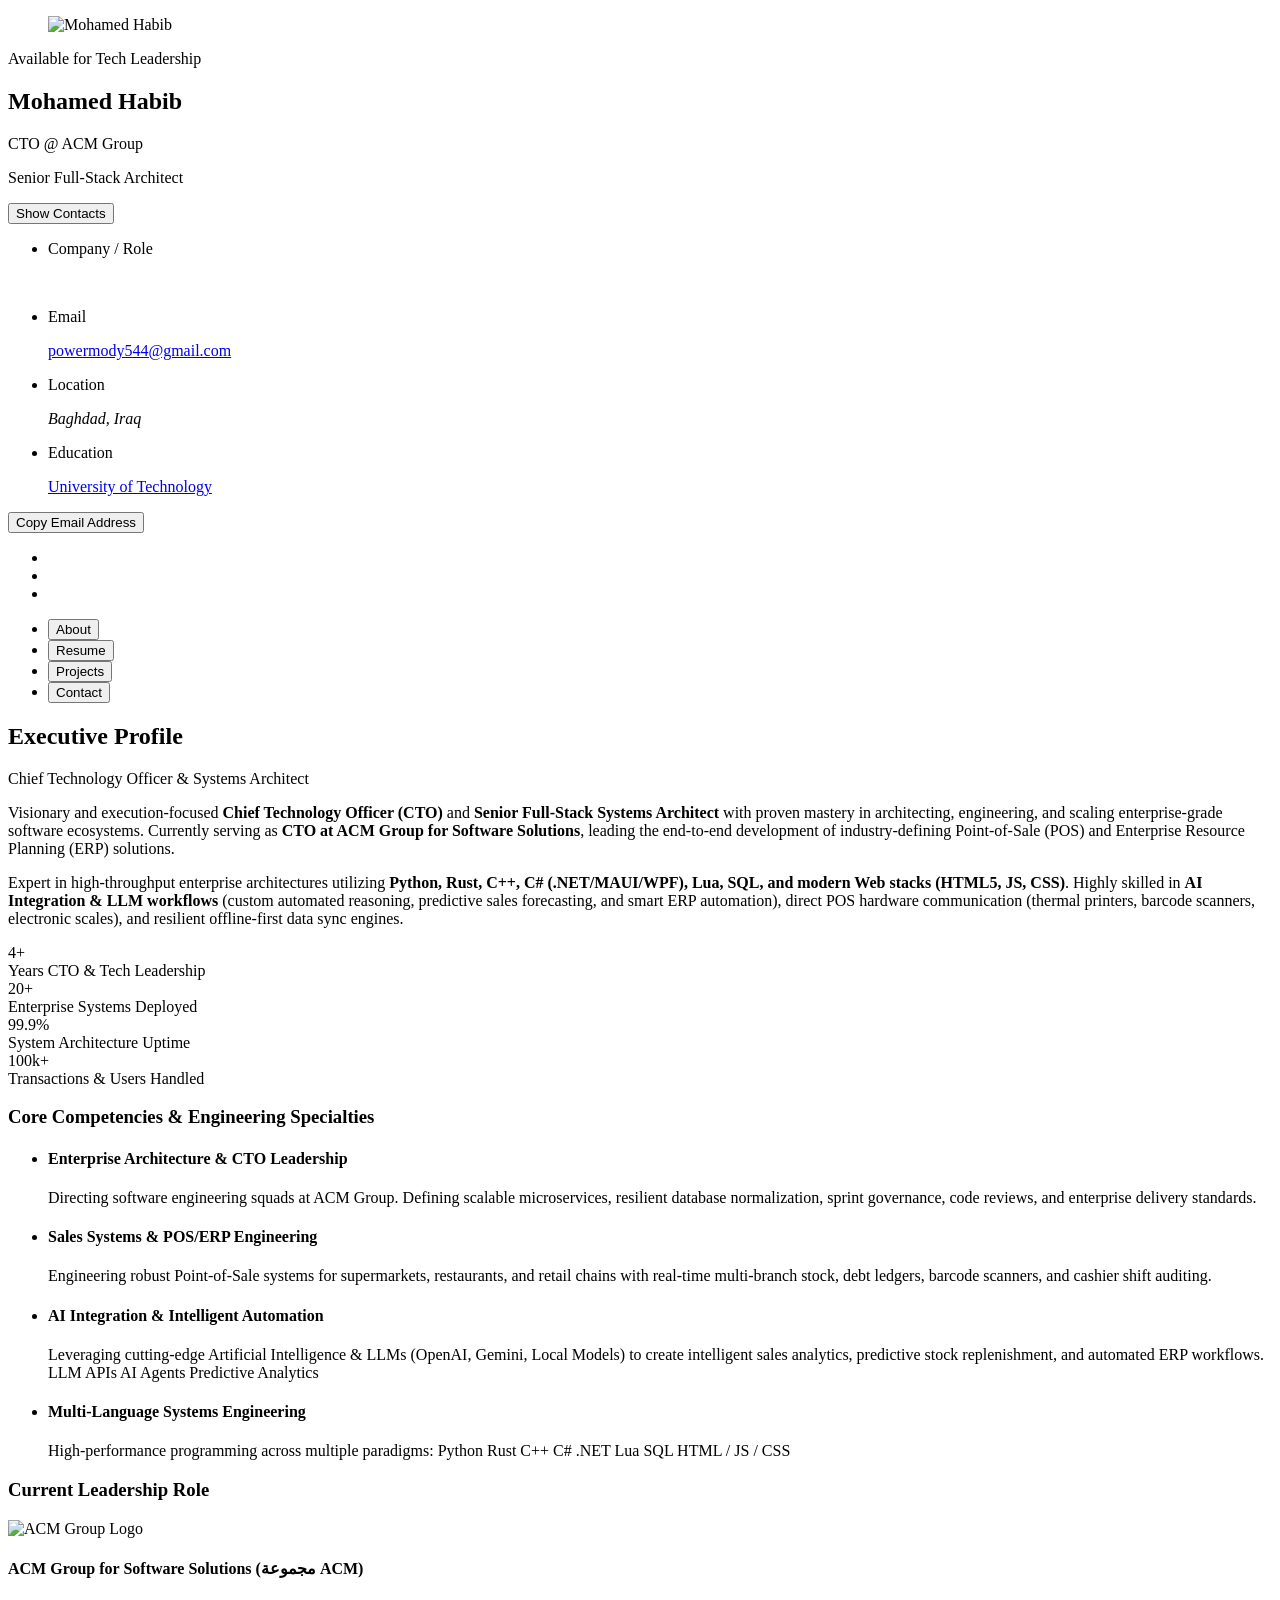
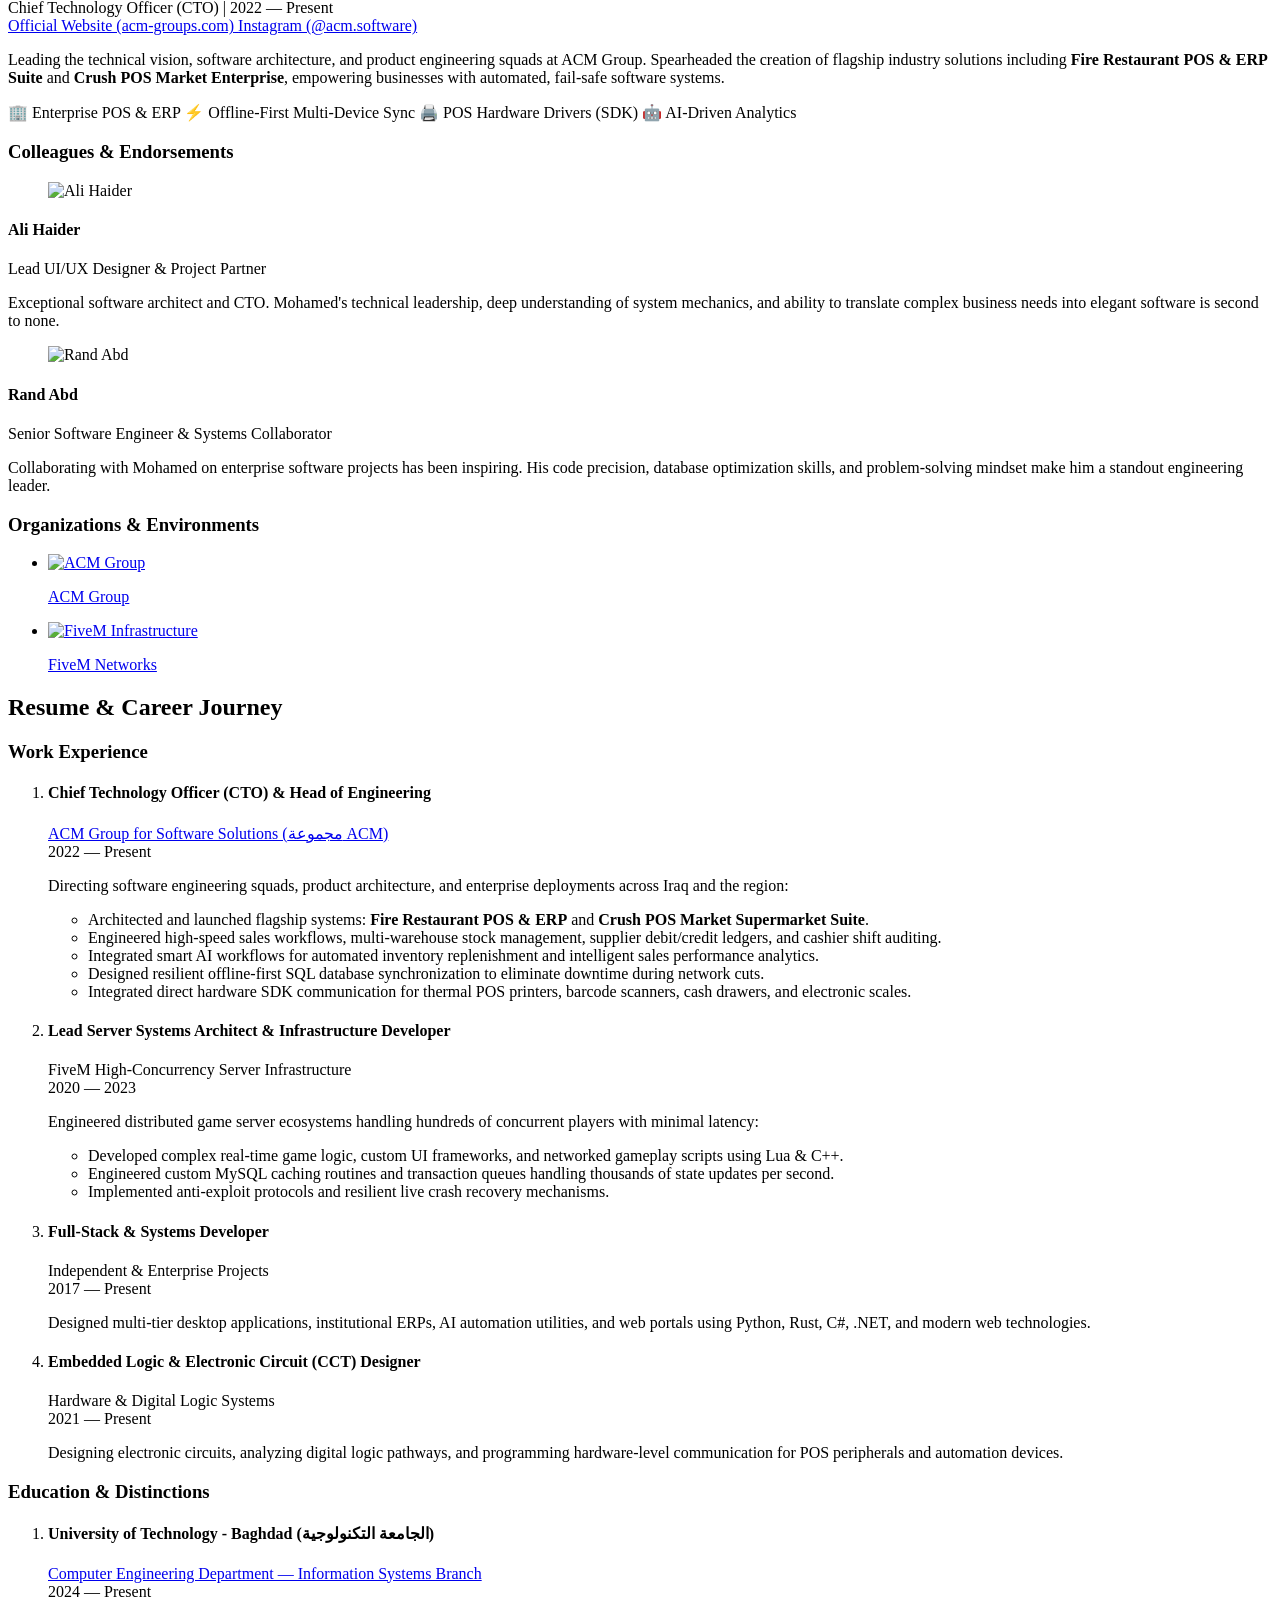
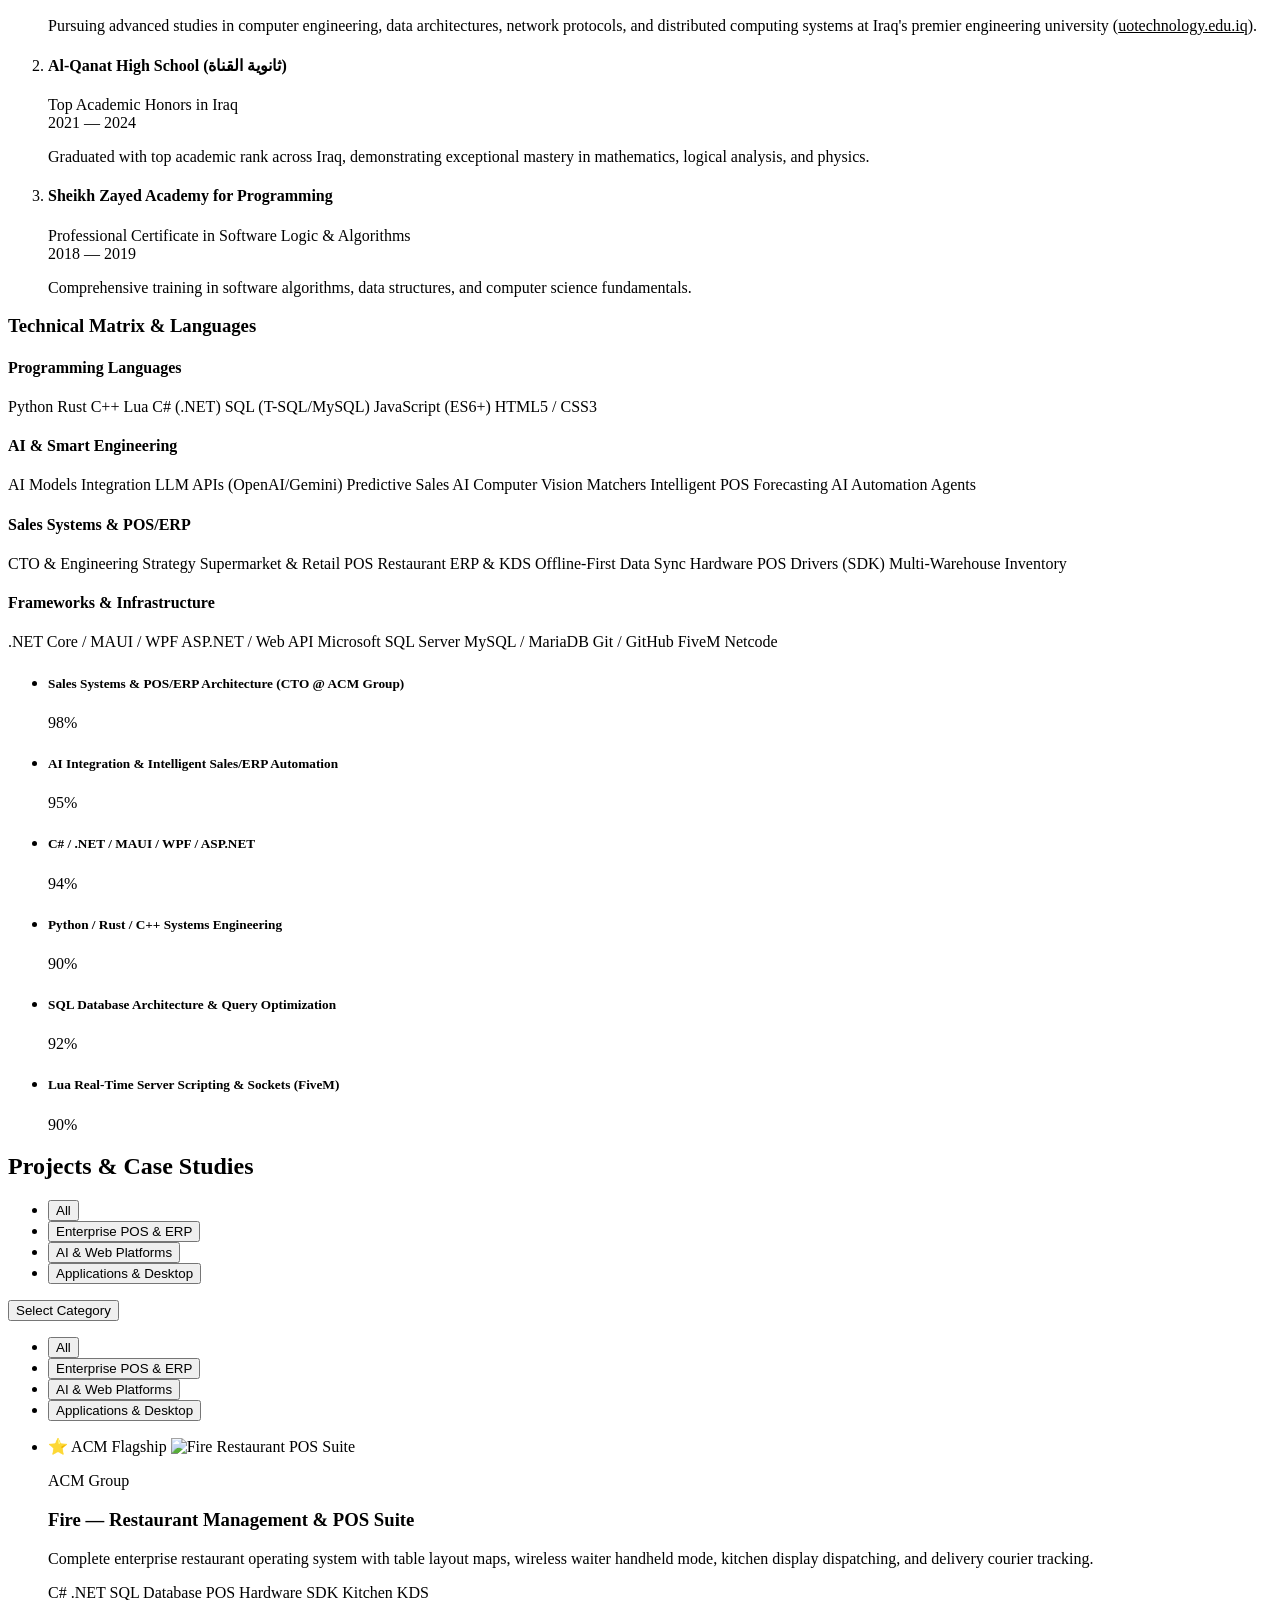
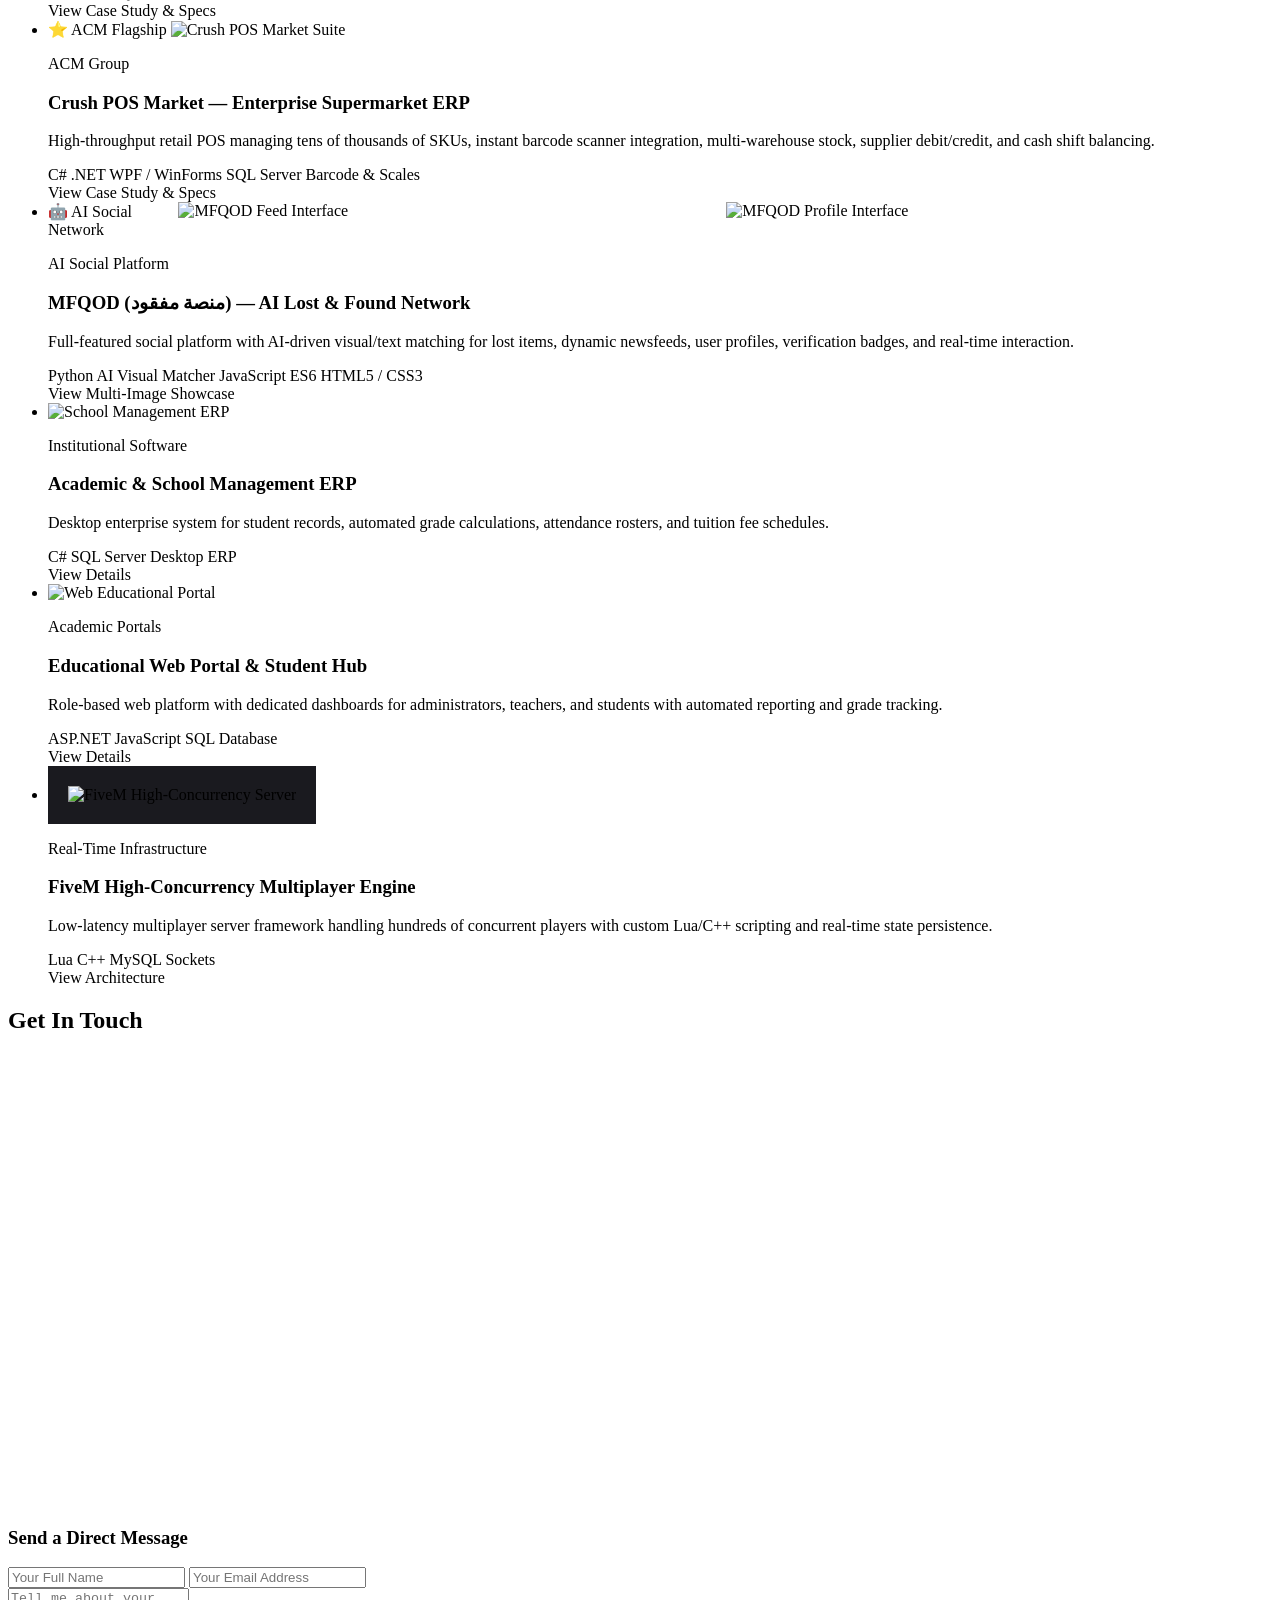
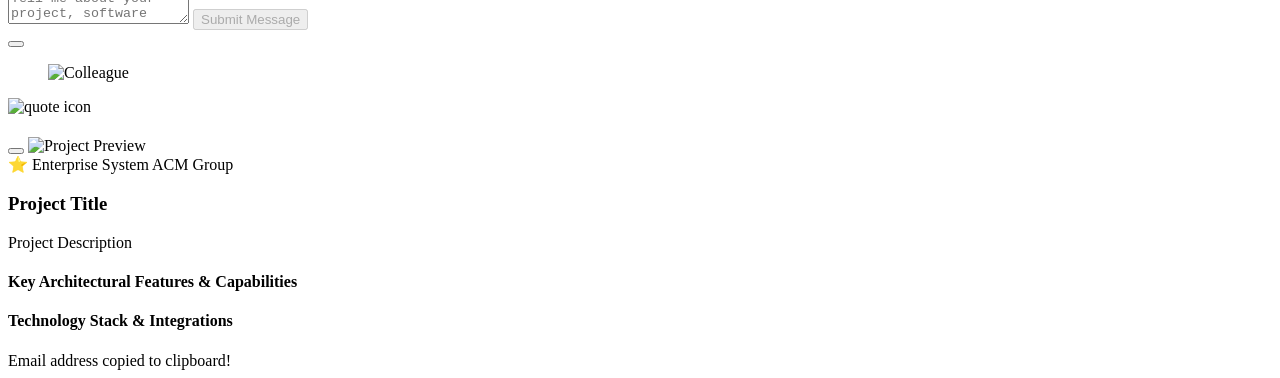
==== index.html @ a8ec9615 "Add files via upload" ====
<!DOCTYPE html>
<html lang="en">

<head>
  <meta charset="UTF-8">
  <meta http-equiv="X-UA-Compatible" content="IE=edge">
  <meta name="viewport" content="width=device-width, initial-scale=1.0">

  <!-- Primary Meta Tags -->
  <title>Mohamed Habib | Chief Technology Officer (CTO) & Senior Full-Stack Architect</title>
  <meta name="title" content="Mohamed Habib | Chief Technology Officer (CTO) & Senior Full-Stack Architect">
  <meta name="description"
    content="Official Portfolio & Executive CV of Mohamed Habib - CTO at ACM Group. Expert in Sales Systems, POS/ERP Engineering, AI Integration, Python, Rust, C++, C#, Lua, SQL.">
  <meta name="author" content="Mohamed Habib">

  <!-- Favicon -->
  <link rel="shortcut icon" href="./assets/images/my-avatar.png" type="image/x-icon">

  <!-- Google Fonts -->
  <link rel="preconnect" href="https://fonts.googleapis.com">
  <link rel="preconnect" href="https://fonts.gstatic.com" crossorigin>
  <link
    href="https://fonts.googleapis.com/css2?family=Outfit:wght@300;400;500;600;700&family=Poppins:wght@300;400;500;600&family=Tajawal:wght@400;500;700&display=swap"
    rel="stylesheet">

  <!-- Custom CSS -->
  <link rel="stylesheet" href="./assets/css/style.css">
</head>

<body>

  <!-- #MAIN CONTAINER -->
  <main>

    <!-- #SIDEBAR -->
    <aside class="sidebar" data-sidebar>

      <div class="sidebar-info">

        <figure class="avatar-box">
          <img src="./assets/images/my-avatar.png" alt="Mohamed Habib" width="90">
        </figure>

        <div class="info-content">
          <div class="status-pill">
            <span class="status-dot"></span>
            <span>Available for Tech Leadership</span>
          </div>

          <h1 class="name" title="Mohamed Habib">Mohamed Habib</h1>

          <p class="title">CTO @ ACM Group</p>
          <p class="sub-title">Senior Full-Stack Architect</p>
        </div>

        <button class="info_more-btn" data-sidebar-btn aria-label="Toggle contact details">
          <span>Show Contacts</span>
          <ion-icon name="chevron-down"></ion-icon>
        </button>

      </div>

      <div class="sidebar-info_more">

        <div class="separator"></div>

        <ul class="contacts-list">

          <li class="contact-item">
            <div class="icon-box">
              <ion-icon name="business-outline"></ion-icon>
            </div>
            <div class="contact-info">
              <p class="contact-title">Company / Role</p>
              <a href="https://acm-groups.com/" target="_blank" rel="noopener noreferrer" class="contact-link"
                style="font-weight: 500; color: #fff;">ACM Group (CTO)</a>
            </div>
          </li>

          <li class="contact-item">
            <div class="icon-box">
              <ion-icon name="mail-outline"></ion-icon>
            </div>
            <div class="contact-info">
              <p class="contact-title">Email</p>
              <a href="mailto:powermody544@gmail.com" class="contact-link"
                id="email-contact-link">powermody544@gmail.com</a>
            </div>
          </li>

          <li class="contact-item">
            <div class="icon-box">
              <ion-icon name="location-outline"></ion-icon>
            </div>
            <div class="contact-info">
              <p class="contact-title">Location</p>
              <address>Baghdad, Iraq</address>
            </div>
          </li>

          <li class="contact-item">
            <div class="icon-box">
              <ion-icon name="school-outline"></ion-icon>
            </div>
            <div class="contact-info">
              <p class="contact-title">Education</p>
              <a href="https://uotechnology.edu.iq/en/" target="_blank" rel="noopener noreferrer"
                class="contact-link">University of Technology</a>
            </div>
          </li>

        </ul>

        <div class="separator"></div>

        <div class="sidebar-actions">

          <button class="btn-sidebar btn-sidebar-secondary" id="copy-email-btn">
            <ion-icon name="copy-outline"></ion-icon>
            <span>Copy Email Address</span>
          </button>
        </div>

        <div class="separator"></div>

        <ul class="social-list">
          <li class="social-item">
            <a href="https://github.com/iQ-MODY" target="_blank" rel="noopener noreferrer" class="social-link"
              title="GitHub Profile">
              <ion-icon name="logo-github"></ion-icon>
            </a>
          </li>

          <li class="social-item">
            <a href="https://www.instagram.com/tx.mo" target="_blank" rel="noopener noreferrer" class="social-link"
              title="Instagram Profile">
              <ion-icon name="logo-instagram"></ion-icon>
            </a>
          </li>

          <li class="social-item">
            <a href="https://acm-groups.com/" target="_blank" rel="noopener noreferrer" class="social-link"
              title="ACM Group Official Website">
              <ion-icon name="globe-outline"></ion-icon>
            </a>
          </li>
        </ul>

      </div>

    </aside>


    <!-- #MAIN CONTENT -->
    <div class="main-content">

      <!-- #NAVBAR -->
      <nav class="navbar">
        <ul class="navbar-list">
          <li class="navbar-item">
            <button class="navbar-link active" data-nav-link="about">About</button>
          </li>

          <li class="navbar-item">
            <button class="navbar-link" data-nav-link="resume">Resume</button>
          </li>

          <li class="navbar-item">
            <button class="navbar-link" data-nav-link="projects">Projects</button>
          </li>

          <li class="navbar-item">
            <button class="navbar-link" data-nav-link="contact">Contact</button>
          </li>
        </ul>
      </nav>


      <!-- ======================================================= -->
      <!-- #ABOUT ARTICLE -->
      <!-- ======================================================= -->
      <article class="about active" data-page="about">

        <header class="article-header">
          <h2 class="h2 article-title">Executive Profile</h2>
        </header>

        <!-- Executive Summary Banner -->
        <div class="executive-summary-banner">
          <span class="summary-tag">
            <ion-icon name="shield-checkmark"></ion-icon>
            Chief Technology Officer & Systems Architect
          </span>
          <section class="about-text">
            <p>
              Visionary and execution-focused <strong>Chief Technology Officer (CTO)</strong> and <strong>Senior
                Full-Stack Systems Architect</strong> with proven mastery in architecting, engineering, and scaling
              enterprise-grade software ecosystems. Currently serving as <strong>CTO at ACM Group for Software
                Solutions</strong>, leading the end-to-end development of industry-defining Point-of-Sale (POS) and
              Enterprise Resource Planning (ERP) solutions.
            </p>
            <p>
              Expert in high-throughput enterprise architectures utilizing <strong>Python, Rust, C++, C#
                (.NET/MAUI/WPF), Lua, SQL, and modern Web stacks (HTML5, JS, CSS)</strong>. Highly skilled in <strong>AI
                Integration & LLM workflows</strong> (custom automated reasoning, predictive sales forecasting, and
              smart ERP automation), direct POS hardware communication (thermal printers, barcode scanners, electronic
              scales), and resilient offline-first data sync engines.
            </p>
          </section>
        </div>

        <!-- Key Impact Stats -->
        <div class="stats-grid">
          <div class="stat-card">
            <div class="stat-num">4+</div>
            <div class="stat-label">Years CTO & Tech Leadership</div>
          </div>
          <div class="stat-card">
            <div class="stat-num">20+</div>
            <div class="stat-label">Enterprise Systems Deployed</div>
          </div>
          <div class="stat-card">
            <div class="stat-num">99.9%</div>
            <div class="stat-label">System Architecture Uptime</div>
          </div>
          <div class="stat-card">
            <div class="stat-num">100k+</div>
            <div class="stat-label">Transactions & Users Handled</div>
          </div>
        </div>

        <!-- What I'm Doing (Core Competencies) -->
        <section class="service">
          <h3 class="h3 service-title">Core Competencies & Engineering Specialties</h3>

          <ul class="service-list">

            <li class="service-item">
              <div class="service-icon-box">
                <ion-icon name="rocket-outline"></ion-icon>
              </div>
              <div class="service-content-box">
                <h4 class="h4 service-item-title">Enterprise Architecture & CTO Leadership</h4>
                <p class="service-item-text">
                  Directing software engineering squads at ACM Group. Defining scalable microservices, resilient
                  database normalization, sprint governance, code reviews, and enterprise delivery standards.
                </p>
              </div>
            </li>

            <li class="service-item">
              <div class="service-icon-box">
                <ion-icon name="cart-outline"></ion-icon>
              </div>
              <div class="service-content-box">
                <h4 class="h4 service-item-title">Sales Systems & POS/ERP Engineering</h4>
                <p class="service-item-text">
                  Engineering robust Point-of-Sale systems for supermarkets, restaurants, and retail chains with
                  real-time multi-branch stock, debt ledgers, barcode scanners, and cashier shift auditing.
                </p>
              </div>
            </li>

            <li class="service-item">
              <div class="service-icon-box">
                <ion-icon name="sparkles-outline"></ion-icon>
              </div>
              <div class="service-content-box">
                <h4 class="h4 service-item-title">AI Integration & Intelligent Automation</h4>
                <p class="service-item-text">
                  Leveraging cutting-edge Artificial Intelligence & LLMs (OpenAI, Gemini, Local Models) to create
                  intelligent sales analytics, predictive stock replenishment, and automated ERP workflows.
                  <span class="tech-badge ai">LLM APIs</span>
                  <span class="tech-badge ai">AI Agents</span>
                  <span class="tech-badge ai">Predictive Analytics</span>
                </p>
              </div>
            </li>

            <li class="service-item">
              <div class="service-icon-box">
                <ion-icon name="code-slash-outline"></ion-icon>
              </div>
              <div class="service-content-box">
                <h4 class="h4 service-item-title">Multi-Language Systems Engineering</h4>
                <p class="service-item-text">
                  High-performance programming across multiple paradigms:
                  <span class="tech-badge">Python</span>
                  <span class="tech-badge">Rust</span>
                  <span class="tech-badge">C++</span>
                  <span class="tech-badge">C# .NET</span>
                  <span class="tech-badge">Lua</span>
                  <span class="tech-badge">SQL</span>
                  <span class="tech-badge">HTML / JS / CSS</span>
                </p>
              </div>
            </li>

          </ul>
        </section>


        <!-- Company / Leadership Spotlight (ACM Group) -->
        <section class="company-spotlight">
          <h3 class="h3 service-title">Current Leadership Role</h3>

          <div class="spotlight-card">
            <div class="spotlight-header">
              <div class="spotlight-logo">
                <img src="./assets/images/ACM.jpg" alt="ACM Group Logo">
              </div>
              <div class="spotlight-info">
                <h4>ACM Group for Software Solutions (مجموعة ACM)</h4>
                <div class="spotlight-role">
                  <ion-icon name="checkmark-circle"></ion-icon>
                  <span>Chief Technology Officer (CTO) | 2022 — Present</span>
                </div>
              </div>
            </div>

            <div class="spotlight-links">
              <a href="https://acm-groups.com/" target="_blank" rel="noopener noreferrer" class="spotlight-btn-link">
                <ion-icon name="globe-outline"></ion-icon>
                <span>Official Website (acm-groups.com)</span>
              </a>
              <a href="https://www.instagram.com/acm.software/" target="_blank" rel="noopener noreferrer"
                class="spotlight-btn-link">
                <ion-icon name="logo-instagram"></ion-icon>
                <span>Instagram (@acm.software)</span>
              </a>
            </div>

            <p class="spotlight-desc">
              Leading the technical vision, software architecture, and product engineering squads at ACM Group.
              Spearheaded the creation of flagship industry solutions including <strong>Fire Restaurant POS & ERP
                Suite</strong> and <strong>Crush POS Market Enterprise</strong>, empowering businesses with automated,
              fail-safe software systems.
            </p>

            <div class="spotlight-highlights">
              <span class="highlight-pill">🏢 Enterprise POS & ERP</span>
              <span class="highlight-pill">⚡ Offline-First Multi-Device Sync</span>
              <span class="highlight-pill">🖨️ POS Hardware Drivers (SDK)</span>
              <span class="highlight-pill">🤖 AI-Driven Analytics</span>
            </div>
          </div>
        </section>


        <!-- Co-Workers & Endorsements (Redesigned with Zero Overlap) -->
        <section class="testimonials">
          <h3 class="h3 testimonials-title">Colleagues & Endorsements</h3>

          <div class="testimonials-list">

            <!-- Testimonial 1 -->
            <div class="testimonial-card" data-testimonials-item>
              <div class="testimonial-header">
                <figure class="testimonial-avatar">
                  <img src="./assets/images/avatar-1.png" alt="Ali Haider" data-testimonials-avatar>
                </figure>
                <div class="testimonial-author">
                  <h4 class="testimonial-name" data-testimonials-title>Ali Haider</h4>
                  <span class="testimonial-role">Lead UI/UX Designer & Project Partner</span>
                </div>
                <div class="testimonial-quote-icon">
                  <ion-icon name="chatbubbles-outline"></ion-icon>
                </div>
              </div>

              <div class="testimonial-body" data-testimonials-text>
                <p>
                  Exceptional software architect and CTO. Mohamed's technical leadership, deep understanding of system
                  mechanics, and ability to translate complex business needs into elegant software is second to none.
                </p>
              </div>
            </div>

            <!-- Testimonial 2 -->
            <div class="testimonial-card" data-testimonials-item>
              <div class="testimonial-header">
                <figure class="testimonial-avatar">
                  <img src="./assets/images/avatar-2.png" alt="Rand Abd" data-testimonials-avatar>
                </figure>
                <div class="testimonial-author">
                  <h4 class="testimonial-name" data-testimonials-title>Rand Abd</h4>
                  <span class="testimonial-role">Senior Software Engineer & Systems Collaborator</span>
                </div>
                <div class="testimonial-quote-icon">
                  <ion-icon name="chatbubbles-outline"></ion-icon>
                </div>
              </div>

              <div class="testimonial-body" data-testimonials-text>
                <p>
                  Collaborating with Mohamed on enterprise software projects has been inspiring. His code precision,
                  database optimization skills, and problem-solving mindset make him a standout engineering leader.
                </p>
              </div>
            </div>

          </div>
        </section>


        <!-- Organizations & Clients -->
        <section class="clients">
          <h3 class="h3 clients-title">Organizations & Environments</h3>

          <ul class="clients-list has-scrollbar">
            <li class="clients-item">
              <a href="https://acm-groups.com/" target="_blank" rel="noopener noreferrer">
                <img src="./assets/images/ACM.jpg" alt="ACM Group">
                <p>ACM Group</p>
              </a>
            </li>

            <li class="clients-item">
              <a href="https://fivem.net/" target="_blank" rel="noopener noreferrer">
                <img src="./assets/images/FiveM-Logo.png" alt="FiveM Infrastructure">
                <p>FiveM Networks</p>
              </a>
            </li>
          </ul>
        </section>

      </article>


      <!-- ======================================================= -->
      <!-- #RESUME ARTICLE -->
      <!-- ======================================================= -->
      <article class="resume" data-page="resume">

        <header class="article-header">
          <h2 class="h2 article-title">Resume & Career Journey</h2>
        </header>

        <!-- Experience Timeline -->
        <section class="timeline">
          <div class="title-wrapper">
            <div class="icon-box">
              <ion-icon name="briefcase-outline"></ion-icon>
            </div>
            <h3 class="h3">Work Experience</h3>
          </div>

          <ol class="timeline-list">

            <!-- CTO ACM Group -->
            <li class="timeline-item">
              <div class="timeline-item-header">
                <h4 class="h4 timeline-item-title">Chief Technology Officer (CTO) & Head of Engineering</h4>
                <div class="timeline-item-company">
                  <a href="https://acm-groups.com/" target="_blank" rel="noopener noreferrer">ACM Group for Software
                    Solutions (مجموعة ACM)</a>
                </div>
              </div>

              <span class="timeline-period">2022 — Present</span>

              <p class="timeline-text">
                Directing software engineering squads, product architecture, and enterprise deployments across Iraq and
                the region:
              </p>
              <ul class="timeline-bullets">
                <li>Architected and launched flagship systems: <strong>Fire Restaurant POS & ERP</strong> and
                  <strong>Crush POS Market Supermarket Suite</strong>.
                </li>
                <li>Engineered high-speed sales workflows, multi-warehouse stock management, supplier debit/credit
                  ledgers, and cashier shift auditing.</li>
                <li>Integrated smart AI workflows for automated inventory replenishment and intelligent sales
                  performance analytics.</li>
                <li>Designed resilient offline-first SQL database synchronization to eliminate downtime during network
                  cuts.</li>
                <li>Integrated direct hardware SDK communication for thermal POS printers, barcode scanners, cash
                  drawers, and electronic scales.</li>
              </ul>
            </li>

            <!-- FiveM Server Architect -->
            <li class="timeline-item">
              <div class="timeline-item-header">
                <h4 class="h4 timeline-item-title">Lead Server Systems Architect & Infrastructure Developer</h4>
                <div class="timeline-item-company">FiveM High-Concurrency Server Infrastructure</div>
              </div>

              <span class="timeline-period">2020 — 2023</span>

              <p class="timeline-text">
                Engineered distributed game server ecosystems handling hundreds of concurrent players with minimal
                latency:
              </p>
              <ul class="timeline-bullets">
                <li>Developed complex real-time game logic, custom UI frameworks, and networked gameplay scripts using
                  Lua & C++.</li>
                <li>Engineered custom MySQL caching routines and transaction queues handling thousands of state updates
                  per second.</li>
                <li>Implemented anti-exploit protocols and resilient live crash recovery mechanisms.</li>
              </ul>
            </li>

            <!-- Full-Stack & AI Developer -->
            <li class="timeline-item">
              <div class="timeline-item-header">
                <h4 class="h4 timeline-item-title">Full-Stack & Systems Developer</h4>
                <div class="timeline-item-company">Independent & Enterprise Projects</div>
              </div>

              <span class="timeline-period">2017 — Present</span>

              <p class="timeline-text">
                Designed multi-tier desktop applications, institutional ERPs, AI automation utilities, and web portals
                using Python, Rust, C#, .NET, and modern web technologies.
              </p>
            </li>

            <!-- Embedded CCT Designer -->
            <li class="timeline-item">
              <div class="timeline-item-header">
                <h4 class="h4 timeline-item-title">Embedded Logic & Electronic Circuit (CCT) Designer</h4>
                <div class="timeline-item-company">Hardware & Digital Logic Systems</div>
              </div>

              <span class="timeline-period">2021 — Present</span>

              <p class="timeline-text">
                Designing electronic circuits, analyzing digital logic pathways, and programming hardware-level
                communication for POS peripherals and automation devices.
              </p>
            </li>

          </ol>
        </section>


        <!-- Education Timeline -->
        <section class="timeline">
          <div class="title-wrapper">
            <div class="icon-box">
              <ion-icon name="school-outline"></ion-icon>
            </div>
            <h3 class="h3">Education & Distinctions</h3>
          </div>

          <ol class="timeline-list">

            <li class="timeline-item">
              <div class="timeline-item-header">
                <h4 class="h4 timeline-item-title">University of Technology - Baghdad (الجامعة التكنولوجية)</h4>
                <div class="timeline-item-company">
                  <a href="https://uotechnology.edu.iq/en/" target="_blank" rel="noopener noreferrer">Computer
                    Engineering Department — Information Systems Branch</a>
                </div>
              </div>
              <span class="timeline-period">2024 — Present</span>
              <p class="timeline-text">
                Pursuing advanced studies in computer engineering, data architectures, network protocols, and
                distributed computing systems at Iraq's premier engineering university (<a
                  href="https://uotechnology.edu.iq/en/" target="_blank" rel="noopener noreferrer"
                  style="color: var(--orange-yellow-crayola); text-decoration: underline;">uotechnology.edu.iq</a>).
              </p>
            </li>

            <li class="timeline-item">
              <div class="timeline-item-header">
                <h4 class="h4 timeline-item-title">Al-Qanat High School (ثانوية القناة)</h4>
                <div class="timeline-item-company">Top Academic Honors in Iraq</div>
              </div>
              <span class="timeline-period">2021 — 2024</span>
              <p class="timeline-text">
                Graduated with top academic rank across Iraq, demonstrating exceptional mastery in mathematics, logical
                analysis, and physics.
              </p>
            </li>

            <li class="timeline-item">
              <div class="timeline-item-header">
                <h4 class="h4 timeline-item-title">Sheikh Zayed Academy for Programming</h4>
                <div class="timeline-item-company">Professional Certificate in Software Logic & Algorithms</div>
              </div>
              <span class="timeline-period">2018 — 2019</span>
              <p class="timeline-text">
                Comprehensive training in software algorithms, data structures, and computer science fundamentals.
              </p>
            </li>

          </ol>
        </section>


        <!-- Skills Matrix -->
        <section class="skill">
          <h3 class="h3 skills-title">Technical Matrix & Languages</h3>

          <!-- Categorized Skill Cards -->
          <div class="skills-categories-grid">

            <div class="skill-category-card">
              <div class="category-header">
                <ion-icon name="code-working-outline" class="category-icon"></ion-icon>
                <h4 class="category-title">Programming Languages</h4>
              </div>
              <div class="pills-wrap">
                <span class="tech-pill highlight">Python</span>
                <span class="tech-pill highlight">Rust</span>
                <span class="tech-pill highlight">C++</span>
                <span class="tech-pill highlight">Lua</span>
                <span class="tech-pill highlight">C# (.NET)</span>
                <span class="tech-pill highlight">SQL (T-SQL/MySQL)</span>
                <span class="tech-pill">JavaScript (ES6+)</span>
                <span class="tech-pill">HTML5 / CSS3</span>
              </div>
            </div>

            <div class="skill-category-card">
              <div class="category-header">
                <ion-icon name="sparkles-outline" class="category-icon ai"></ion-icon>
                <h4 class="category-title">AI & Smart Engineering</h4>
              </div>
              <div class="pills-wrap">
                <span class="tech-pill highlight-ai">AI Models Integration</span>
                <span class="tech-pill highlight-ai">LLM APIs (OpenAI/Gemini)</span>
                <span class="tech-pill highlight-ai">Predictive Sales AI</span>
                <span class="tech-pill">Computer Vision Matchers</span>
                <span class="tech-pill">Intelligent POS Forecasting</span>
                <span class="tech-pill">AI Automation Agents</span>
              </div>
            </div>

            <div class="skill-category-card">
              <div class="category-header">
                <ion-icon name="cube-outline" class="category-icon"></ion-icon>
                <h4 class="category-title">Sales Systems & POS/ERP</h4>
              </div>
              <div class="pills-wrap">
                <span class="tech-pill highlight">CTO & Engineering Strategy</span>
                <span class="tech-pill highlight">Supermarket & Retail POS</span>
                <span class="tech-pill highlight">Restaurant ERP & KDS</span>
                <span class="tech-pill">Offline-First Data Sync</span>
                <span class="tech-pill">Hardware POS Drivers (SDK)</span>
                <span class="tech-pill">Multi-Warehouse Inventory</span>
              </div>
            </div>

            <div class="skill-category-card">
              <div class="category-header">
                <ion-icon name="server-outline" class="category-icon"></ion-icon>
                <h4 class="category-title">Frameworks & Infrastructure</h4>
              </div>
              <div class="pills-wrap">
                <span class="tech-pill highlight">.NET Core / MAUI / WPF</span>
                <span class="tech-pill highlight">ASP.NET / Web API</span>
                <span class="tech-pill highlight">Microsoft SQL Server</span>
                <span class="tech-pill">MySQL / MariaDB</span>
                <span class="tech-pill">Git / GitHub</span>
                <span class="tech-pill">FiveM Netcode</span>
              </div>
            </div>

          </div>

          <!-- Linear Progress Indicators -->
          <ul class="skills-list content-card">

            <li class="skills-item">
              <div class="title-wrapper">
                <h5 class="h5">Sales Systems & POS/ERP Architecture (CTO @ ACM Group)</h5>
                <data value="98">98%</data>
              </div>
              <div class="skill-progress-bg">
                <div class="skill-progress-fill" style="width: 98%;"></div>
              </div>
            </li>

            <li class="skills-item">
              <div class="title-wrapper">
                <h5 class="h5">AI Integration & Intelligent Sales/ERP Automation</h5>
                <data value="95">95%</data>
              </div>
              <div class="skill-progress-bg">
                <div class="skill-progress-fill ai" style="width: 95%;"></div>
              </div>
            </li>

            <li class="skills-item">
              <div class="title-wrapper">
                <h5 class="h5">C# / .NET / MAUI / WPF / ASP.NET</h5>
                <data value="94">94%</data>
              </div>
              <div class="skill-progress-bg">
                <div class="skill-progress-fill" style="width: 94%;"></div>
              </div>
            </li>

            <li class="skills-item">
              <div class="title-wrapper">
                <h5 class="h5">Python / Rust / C++ Systems Engineering</h5>
                <data value="90">90%</data>
              </div>
              <div class="skill-progress-bg">
                <div class="skill-progress-fill" style="width: 90%;"></div>
              </div>
            </li>

            <li class="skills-item">
              <div class="title-wrapper">
                <h5 class="h5">SQL Database Architecture & Query Optimization</h5>
                <data value="92">92%</data>
              </div>
              <div class="skill-progress-bg">
                <div class="skill-progress-fill" style="width: 92%;"></div>
              </div>
            </li>

            <li class="skills-item">
              <div class="title-wrapper">
                <h5 class="h5">Lua Real-Time Server Scripting & Sockets (FiveM)</h5>
                <data value="90">90%</data>
              </div>
              <div class="skill-progress-bg">
                <div class="skill-progress-fill" style="width: 90%;"></div>
              </div>
            </li>

          </ul>
        </section>

      </article>


      <!-- ======================================================= -->
      <!-- #PROJECTS ARTICLE -->
      <!-- ======================================================= -->
      <article class="projects" data-page="projects">

        <header class="article-header">
          <h2 class="h2 article-title">Projects & Case Studies</h2>
        </header>

        <section class="projects">

          <!-- Desktop Filter List -->
          <ul class="filter-list">
            <li class="filter-item">
              <button class="active" data-filter-btn>All</button>
            </li>
            <li class="filter-item">
              <button data-filter-btn>Enterprise POS & ERP</button>
            </li>
            <li class="filter-item">
              <button data-filter-btn>AI & Web Platforms</button>
            </li>
            <li class="filter-item">
              <button data-filter-btn>Applications & Desktop</button>
            </li>
          </ul>

          <!-- Mobile Filter Select Box -->
          <div class="filter-select-box">
            <button class="filter-select" data-select>
              <div class="select-value" data-selecct-value>Select Category</div>
              <div class="select-icon">
                <ion-icon name="chevron-down"></ion-icon>
              </div>
            </button>

            <ul class="select-list">
              <li class="select-item"><button data-select-item>All</button></li>
              <li class="select-item"><button data-select-item>Enterprise POS & ERP</button></li>
              <li class="select-item"><button data-select-item>AI & Web Platforms</button></li>
              <li class="select-item"><button data-select-item>Applications & Desktop</button></li>
            </ul>
          </div>

          <!-- Project Cards Grid -->
          <ul class="project-list">

            <!-- PROJECT 1: Restaurant POS (ACM Group) -->
            <li class="project-item active" data-filter-item data-category="enterprise pos & erp"
              data-project-id="restaurant-pos">
              <div class="project-card" data-open-project="restaurant-pos">
                <div class="project-img-wrapper">
                  <span class="project-badge-tag">⭐ ACM Flagship</span>
                  <img src="./assets/images/Resturant.jpg" alt="Fire Restaurant POS Suite" loading="lazy">
                </div>

                <div class="project-card-content">
                  <p class="project-client-name">ACM Group</p>
                  <h3 class="project-title">Fire — Restaurant Management & POS Suite</h3>
                  <p class="project-desc-short">
                    Complete enterprise restaurant operating system with table layout maps, wireless waiter handheld
                    mode, kitchen display dispatching, and delivery courier tracking.
                  </p>

                  <div class="project-tech-strip">
                    <span class="mini-tech-tag">C# .NET</span>
                    <span class="mini-tech-tag">SQL Database</span>
                    <span class="mini-tech-tag">POS Hardware SDK</span>
                    <span class="mini-tech-tag">Kitchen KDS</span>
                  </div>

                  <span class="view-case-study-btn">
                    <span>View Case Study & Specs</span>
                    <ion-icon name="arrow-forward-outline"></ion-icon>
                  </span>
                </div>
              </div>
            </li>

            <!-- PROJECT 2: Supermarket POS (ACM Group) -->
            <li class="project-item active" data-filter-item data-category="enterprise pos & erp"
              data-project-id="supermarket-pos">
              <div class="project-card" data-open-project="supermarket-pos">
                <div class="project-img-wrapper">
                  <span class="project-badge-tag">⭐ ACM Flagship</span>
                  <img src="./assets/images/SuperMarket.jpg" alt="Crush POS Market Suite" loading="lazy">
                </div>

                <div class="project-card-content">
                  <p class="project-client-name">ACM Group</p>
                  <h3 class="project-title">Crush POS Market — Enterprise Supermarket ERP</h3>
                  <p class="project-desc-short">
                    High-throughput retail POS managing tens of thousands of SKUs, instant barcode scanner integration,
                    multi-warehouse stock, supplier debit/credit, and cash shift balancing.
                  </p>

                  <div class="project-tech-strip">
                    <span class="mini-tech-tag">C# .NET</span>
                    <span class="mini-tech-tag">WPF / WinForms</span>
                    <span class="mini-tech-tag">SQL Server</span>
                    <span class="mini-tech-tag">Barcode & Scales</span>
                  </div>

                  <span class="view-case-study-btn">
                    <span>View Case Study & Specs</span>
                    <ion-icon name="arrow-forward-outline"></ion-icon>
                  </span>
                </div>
              </div>
            </li>

            <!-- PROJECT 3: MFQOD Platform (AI Social Platform) -->
            <li class="project-item active" data-filter-item data-category="ai & web platforms"
              data-project-id="mfqod-platform">
              <div class="project-card" data-open-project="mfqod-platform">
                <div class="project-img-wrapper" style="display: flex; gap: 2px;">
                  <span class="project-badge-tag ai">🤖 AI Social Network</span>
                  <img src="./assets/images/mfqod/posts.jpg" alt="MFQOD Feed Interface" loading="lazy"
                    style="width: 50%; object-fit: cover;">
                  <img src="./assets/images/mfqod/profile.jpg" alt="MFQOD Profile Interface" loading="lazy"
                    style="width: 50%; object-fit: cover;">
                </div>

                <div class="project-card-content">
                  <p class="project-client-name" style="color: var(--purple-400);">AI Social Platform</p>
                  <h3 class="project-title">MFQOD (منصة مفقود) — AI Lost & Found Network</h3>
                  <p class="project-desc-short">
                    Full-featured social platform with AI-driven visual/text matching for lost items, dynamic newsfeeds,
                    user profiles, verification badges, and real-time interaction.
                  </p>

                  <div class="project-tech-strip">
                    <span class="mini-tech-tag" style="color: var(--purple-400);">Python</span>
                    <span class="mini-tech-tag">AI Visual Matcher</span>
                    <span class="mini-tech-tag">JavaScript ES6</span>
                    <span class="mini-tech-tag">HTML5 / CSS3</span>
                  </div>

                  <span class="view-case-study-btn" style="color: var(--purple-400);">
                    <span>View Multi-Image Showcase</span>
                    <ion-icon name="arrow-forward-outline"></ion-icon>
                  </span>
                </div>
              </div>
            </li>

            <!-- PROJECT 4: School Management System -->
            <li class="project-item active" data-filter-item data-category="applications & desktop"
              data-project-id="school-desktop">
              <div class="project-card" data-open-project="school-desktop">
                <div class="project-img-wrapper">
                  <img src="./assets/images/project-1.jpg.png" alt="School Management ERP" loading="lazy">
                </div>

                <div class="project-card-content">
                  <p class="project-client-name">Institutional Software</p>
                  <h3 class="project-title">Academic & School Management ERP</h3>
                  <p class="project-desc-short">
                    Desktop enterprise system for student records, automated grade calculations, attendance rosters, and
                    tuition fee schedules.
                  </p>

                  <div class="project-tech-strip">
                    <span class="mini-tech-tag">C#</span>
                    <span class="mini-tech-tag">SQL Server</span>
                    <span class="mini-tech-tag">Desktop ERP</span>
                  </div>

                  <span class="view-case-study-btn">
                    <span>View Details</span>
                    <ion-icon name="arrow-forward-outline"></ion-icon>
                  </span>
                </div>
              </div>
            </li>

            <!-- PROJECT 5: Web Educational Portal -->
            <li class="project-item active" data-filter-item data-category="ai & web platforms"
              data-project-id="school-web">
              <div class="project-card" data-open-project="school-web">
                <div class="project-img-wrapper">
                  <img src="./assets/images/project-2.png" alt="Web Educational Portal" loading="lazy">
                </div>

                <div class="project-card-content">
                  <p class="project-client-name">Academic Portals</p>
                  <h3 class="project-title">Educational Web Portal & Student Hub</h3>
                  <p class="project-desc-short">
                    Role-based web platform with dedicated dashboards for administrators, teachers, and students with
                    automated reporting and grade tracking.
                  </p>

                  <div class="project-tech-strip">
                    <span class="mini-tech-tag">ASP.NET</span>
                    <span class="mini-tech-tag">JavaScript</span>
                    <span class="mini-tech-tag">SQL Database</span>
                  </div>

                  <span class="view-case-study-btn">
                    <span>View Details</span>
                    <ion-icon name="arrow-forward-outline"></ion-icon>
                  </span>
                </div>
              </div>
            </li>

            <!-- PROJECT 6: FiveM Server Architecture -->
            <li class="project-item active" data-filter-item data-category="applications & desktop"
              data-project-id="fivem-arch">
              <div class="project-card" data-open-project="fivem-arch">
                <div class="project-img-wrapper">
                  <img src="./assets/images/FiveM-Logo.png" alt="FiveM High-Concurrency Server" loading="lazy"
                    style="object-fit: contain; padding: 20px; background: #1a1a1f;">
                </div>

                <div class="project-card-content">
                  <p class="project-client-name">Real-Time Infrastructure</p>
                  <h3 class="project-title">FiveM High-Concurrency Multiplayer Engine</h3>
                  <p class="project-desc-short">
                    Low-latency multiplayer server framework handling hundreds of concurrent players with custom Lua/C++
                    scripting and real-time state persistence.
                  </p>

                  <div class="project-tech-strip">
                    <span class="mini-tech-tag">Lua</span>
                    <span class="mini-tech-tag">C++</span>
                    <span class="mini-tech-tag">MySQL</span>
                    <span class="mini-tech-tag">Sockets</span>
                  </div>

                  <span class="view-case-study-btn">
                    <span>View Architecture</span>
                    <ion-icon name="arrow-forward-outline"></ion-icon>
                  </span>
                </div>
              </div>
            </li>

          </ul>
        </section>

      </article>


      <!-- ======================================================= -->
      <!-- #CONTACT ARTICLE -->
      <!-- ======================================================= -->
      <article class="contact" data-page="contact">

        <header class="article-header">
          <h2 class="h2 article-title">Get In Touch</h2>
        </header>

        <!-- Google Maps -->
        <section class="mapbox" data-mapbox>
          <figure>
            <iframe
              src="https://www.google.com/maps/embed?pb=!1m18!1m12!1m3!1d106696.5834268961!2d44.438305732497284!3d33.31180231751021!2m3!1f0!2f0!3f0!3m2!1i1024!2i768!4f13.1!3m3!1m2!1s0x15577f67a0a74193%3A0x9deda9d2a3b16f2c!2z2KjYutiv2KfYr9iMINio2LrYr9in2K8g2YXYrdin2YHYuNip!5e0!3m2!1sar!2siq!4v1737824781793!5m2!1sar!2siq"
              width="600" height="450" style="border:0;" allowfullscreen="" loading="lazy"
              referrerpolicy="no-referrer-when-downgrade"></iframe>
          </figure>
        </section>

        <!-- Direct Contact Form -->
        <section class="contact-form">
          <h3 class="h3 form-title">Send a Direct Message</h3>

          <form action="#" class="form" data-form>
            <div class="input-wrapper">
              <input type="text" name="fullname" class="form-input" placeholder="Your Full Name" required
                data-form-input>
              <input type="email" name="email" class="form-input" placeholder="Your Email Address" required
                data-form-input>
            </div>

            <textarea name="message" class="form-input"
              placeholder="Tell me about your project, software requirements, or role opportunities..." required
              data-form-input></textarea>

            <button class="form-btn" type="submit" disabled data-form-btn>
              <ion-icon name="paper-plane-outline"></ion-icon>
              <span>Submit Message</span>
            </button>
          </form>
        </section>

      </article>

    </div>

  </main>


  <!-- ======================================================= -->
  <!-- #TOP-LEVEL GLOBAL MODALS (Placed outside <main> for 100% Viewport Centering) -->
  <!-- ======================================================= -->

  <!-- 1. Testimonials Modal -->
  <div class="modal-container" data-modal-container>
    <div class="modal-backdrop" data-overlay></div>

    <section class="testimonials-modal">
      <button class="modal-close-btn" data-modal-close-btn aria-label="Close modal">
        <ion-icon name="close-outline"></ion-icon>
      </button>

      <div class="modal-img-wrapper">
        <figure class="modal-avatar-box">
          <img src="./assets/images/avatar-1.png" alt="Colleague" width="80" data-modal-img>
        </figure>
        <img src="./assets/images/icon-quote.svg" alt="quote icon">
      </div>

      <div class="modal-content">
        <h4 class="h3 modal-title" data-modal-title></h4>
        <time datetime="2024-01-01"></time>
        <div data-modal-text></div>
      </div>
    </section>
  </div>

  <!-- 2. Interactive Project Case Study Modal -->
  <div class="project-modal-container" data-project-modal-container>
    <div class="modal-backdrop" data-project-overlay></div>

    <section class="project-modal">
      <button class="modal-close-btn" data-project-modal-close aria-label="Close case study">
        <ion-icon name="close-outline"></ion-icon>
      </button>

      <!-- Gallery tabs for multi-image project support -->
      <div class="modal-gallery-tabs" data-project-modal-gallery style="display: none;"></div>

      <img src="" alt="Project Preview" class="project-modal-img" data-project-modal-img>

      <div class="modal-project-meta">
        <span class="modal-project-badge" data-project-modal-badge>⭐ Enterprise System</span>
        <span class="modal-project-client" data-project-modal-client>ACM Group</span>
      </div>

      <h3 class="modal-project-title" data-project-modal-title>Project Title</h3>
      <p class="modal-project-desc" data-project-modal-desc>Project Description</p>

      <h4 class="modal-section-title">
        <ion-icon name="checkmark-done-circle-outline"></ion-icon>
        <span>Key Architectural Features & Capabilities</span>
      </h4>

      <div class="modal-features-list" data-project-modal-features>
        <!-- Populated via JS -->
      </div>

      <h4 class="modal-section-title" style="margin-top: 15px;">
        <ion-icon name="hardware-chip-outline"></ion-icon>
        <span>Technology Stack & Integrations</span>
      </h4>

      <div class="modal-tech-pills" data-project-modal-tech>
        <!-- Populated via JS -->
      </div>
    </section>
  </div>


  <!-- Global Toast Notification -->
  <div class="toast-notification" id="toast-notify">
    <ion-icon name="checkmark-circle"></ion-icon>
    <span id="toast-text">Email address copied to clipboard!</span>
  </div>

  <!-- Custom Scripts -->
  <script src="./assets/js/script.js"></script>

  <!-- Ionicons -->
  <script type="module" src="https://unpkg.com/ionicons@5.5.2/dist/ionicons/ionicons.esm.js"></script>
  <script nomodule src="https://unpkg.com/ionicons@5.5.2/dist/ionicons/ionicons.js"></script>

</body>

</html>
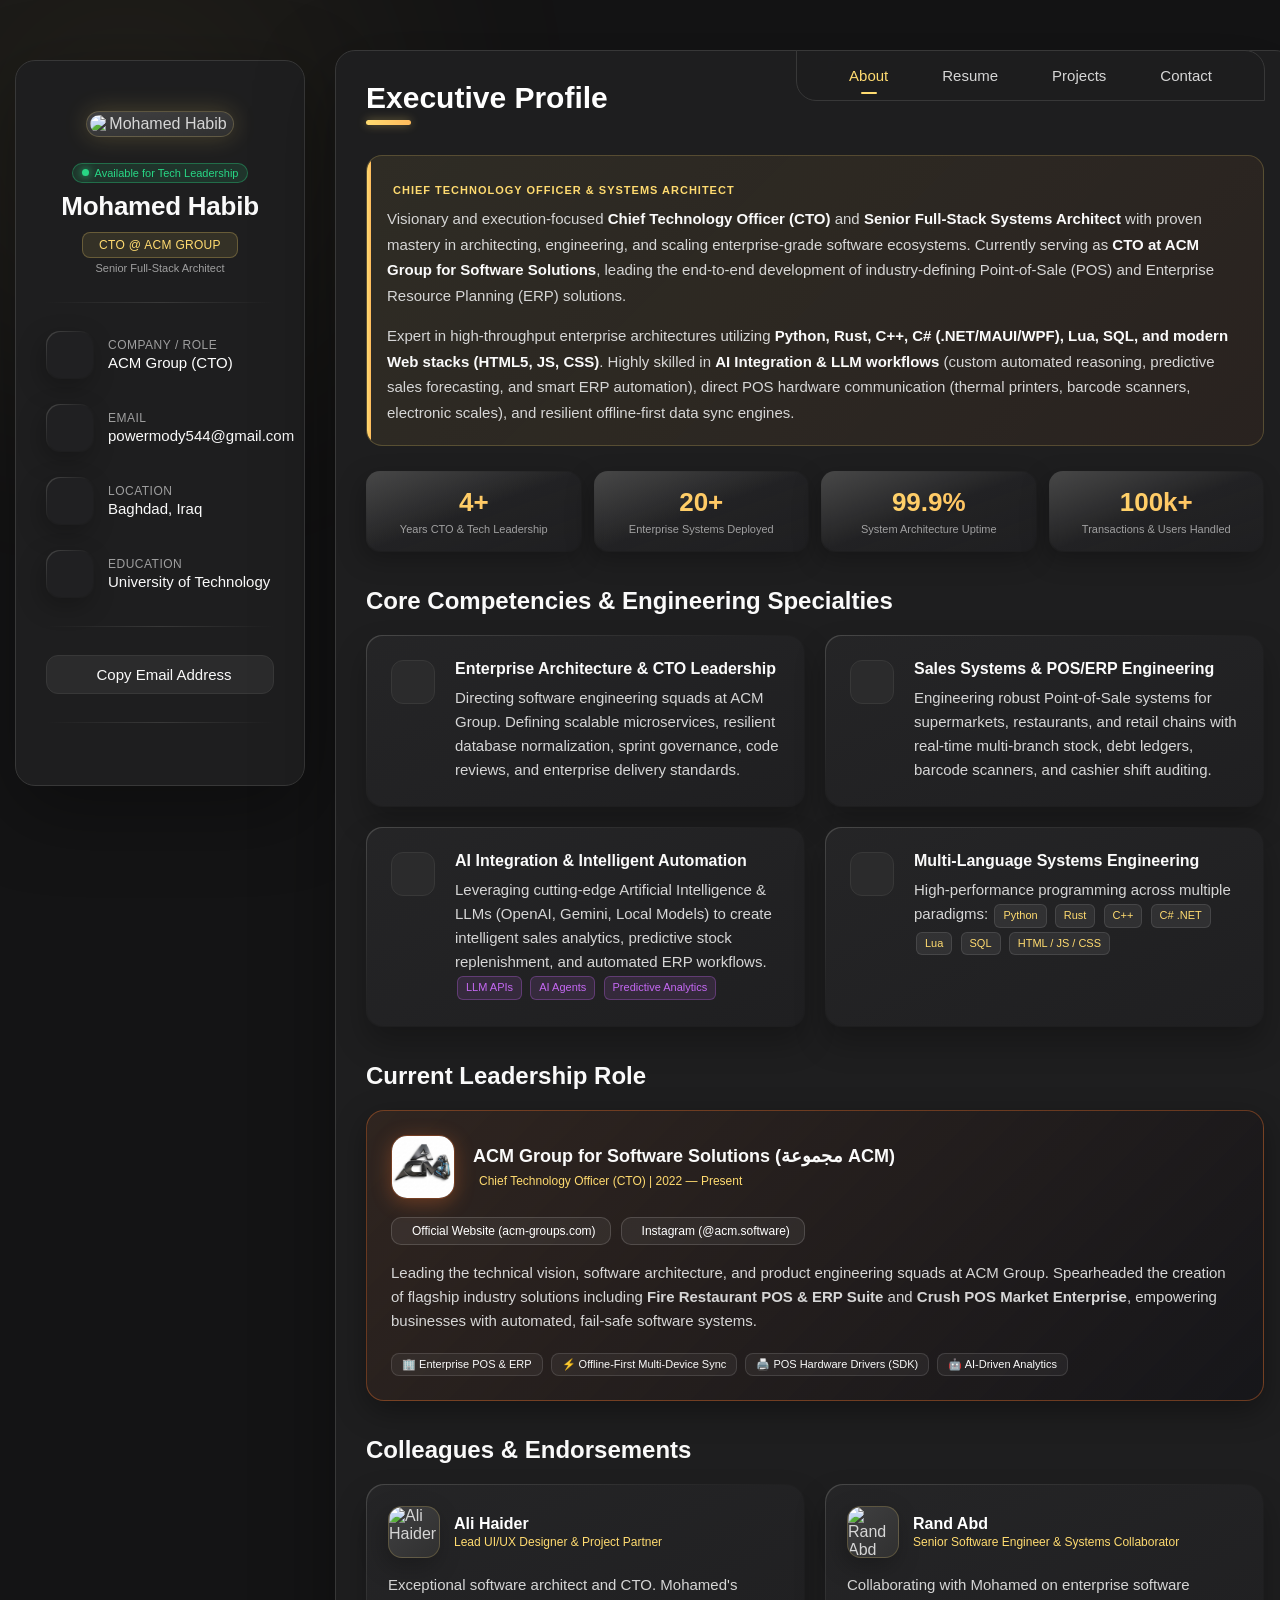
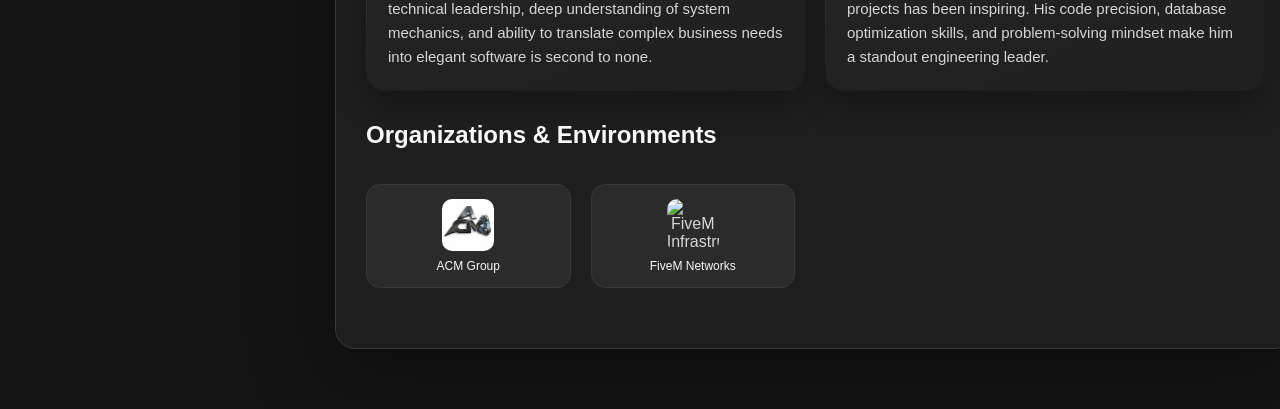
==== commit 399fd3a7: "Add files via upload" ====
--- a/index.html
+++ b/index.html
@@ -846,9 +846,9 @@
               <div class="project-card" data-open-project="mfqod-platform">
                 <div class="project-img-wrapper" style="display: flex; gap: 2px;">
                   <span class="project-badge-tag ai">🤖 AI Social Network</span>
-                  <img src="./assets/images/mfqod/posts.jpg" alt="MFQOD Feed Interface" loading="lazy"
+                  <img src="./assets/images/posts.jpg" alt="MFQOD Feed Interface" loading="lazy"
                     style="width: 50%; object-fit: cover;">
-                  <img src="./assets/images/mfqod/profile.jpg" alt="MFQOD Profile Interface" loading="lazy"
+                  <img src="./assets/images/profile.jpg" alt="MFQOD Profile Interface" loading="lazy"
                     style="width: 50%; object-fit: cover;">
                 </div>
 
--- a/assets/css/style.css
+++ b/assets/css/style.css
@@ -0,0 +1,2249 @@
+/*-----------------------------------*\
+  #style.css - Mohamed Habib Portfolio & Executive CV
+  Consolidated & High-Performance Design System
+\*-----------------------------------*/
+
+/*-----------------------------------*\
+  #CUSTOM PROPERTY
+\*-----------------------------------*/
+
+:root {
+  /**
+   * Colors & Gradients
+   */
+  --bg-gradient-onyx: linear-gradient(
+    to bottom right, 
+    hsl(240, 1%, 25%) 3%, 
+    hsl(0, 0%, 19%) 97%
+  );
+  --bg-gradient-jet: linear-gradient(
+    to bottom right, 
+    hsla(240, 1%, 18%, 0.35) 0%, 
+    hsla(240, 2%, 11%, 0.2) 100%
+  ), hsl(240, 2%, 13%);
+  --bg-gradient-yellow-1: linear-gradient(
+    to bottom right, 
+    hsl(45, 100%, 71%) 0%, 
+    hsla(36, 100%, 69%, 0) 50%
+  );
+  --bg-gradient-yellow-2: linear-gradient(
+    135deg, 
+    hsla(45, 100%, 71%, 0.25) 0%, 
+    hsla(35, 100%, 68%, 0) 59.86%
+  ), hsl(240, 2%, 13%);
+  --bg-gradient-card: linear-gradient(
+    145deg,
+    rgba(35, 35, 42, 0.8) 0%,
+    rgba(22, 22, 26, 0.9) 100%
+  );
+
+  --border-gradient-onyx: linear-gradient(
+    to bottom right, 
+    hsl(0, 0%, 28%) 0%, 
+    hsla(0, 0%, 25%, 0) 50%
+  );
+  --text-gradient-yellow: linear-gradient(
+    to right, 
+    hsl(45, 100%, 72%), 
+    hsl(35, 100%, 68%)
+  );
+  --text-gradient-cyan: linear-gradient(
+    to right, 
+    hsl(190, 100%, 75%), 
+    hsl(215, 100%, 70%)
+  );
+  --text-gradient-purple: linear-gradient(
+    to right,
+    hsl(280, 100%, 75%),
+    hsl(215, 100%, 70%)
+  );
+
+  /* Solid Colors */
+  --jet: hsl(0, 0%, 22%);
+  --onyx: hsl(240, 1%, 17%);
+  --eerie-black-1: hsl(240, 2%, 13%);
+  --eerie-black-2: hsl(240, 2%, 12%);
+  --smoky-black: hsl(240, 4%, 8%);
+  --card-bg: hsl(240, 3%, 12%);
+  --white-1: hsl(0, 0%, 100%);
+  --white-2: hsl(0, 0%, 98%);
+  --orange-yellow-crayola: hsl(45, 100%, 72%);
+  --vegas-gold: hsl(45, 54%, 58%);
+  --light-gray: hsl(0, 0%, 84%);
+  --light-gray-70: hsla(0, 0%, 84%, 0.7);
+  --bittersweet-shimmer: hsl(0, 43%, 51%);
+  --emerald-500: hsl(152, 69%, 50%);
+  --cyan-400: hsl(190, 95%, 65%);
+  --purple-400: hsl(280, 85%, 68%);
+
+  /**
+   * Typography
+   */
+  --ff-main: 'Outfit', 'Poppins', 'Tajawal', sans-serif;
+
+  /* Font Sizes */
+  --fs-1: 24px;
+  --fs-2: 18px;
+  --fs-3: 17px;
+  --fs-4: 16px;
+  --fs-5: 15px;
+  --fs-6: 14px;
+  --fs-7: 13px;
+  --fs-8: 11px;
+
+  /* Font Weights */
+  --fw-300: 300;
+  --fw-400: 400;
+  --fw-500: 500;
+  --fw-600: 600;
+  --fw-700: 700;
+
+  /**
+   * Shadows & Glows
+   */
+  --shadow-1: -4px 8px 24px hsla(0, 0%, 0%, 0.25);
+  --shadow-2: 0 16px 30px hsla(0, 0%, 0%, 0.25);
+  --shadow-3: 0 16px 40px hsla(0, 0%, 0%, 0.25);
+  --shadow-4: 0 25px 50px hsla(0, 0%, 0%, 0.15);
+  --shadow-5: 0 24px 80px hsla(0, 0%, 0%, 0.35);
+  --glow-gold: 0 0 25px rgba(255, 219, 112, 0.2);
+
+  /**
+   * Transitions
+   */
+  --transition-1: 0.25s ease;
+  --transition-2: 0.5s ease-in-out;
+  --transition-smooth: 0.3s cubic-bezier(0.4, 0, 0.2, 1);
+}
+
+/*-----------------------------------*\
+  #RESET
+\*-----------------------------------*/
+
+*, *::before, *::after {
+  margin: 0;
+  padding: 0;
+  box-sizing: border-box;
+}
+
+a {
+  text-decoration: none;
+  color: inherit;
+}
+
+li { list-style: none; }
+
+img, ion-icon, a, button, time, span { display: block; }
+
+button {
+  font: inherit;
+  background: none;
+  border: none;
+  text-align: left;
+  cursor: pointer;
+}
+
+input, textarea {
+  display: block;
+  width: 100%;
+  background: none;
+  font: inherit;
+}
+
+::selection {
+  background: var(--orange-yellow-crayola);
+  color: var(--smoky-black);
+}
+
+:focus { outline-color: var(--orange-yellow-crayola); }
+
+html {
+  font-family: var(--ff-main);
+  scroll-behavior: smooth;
+}
+
+body {
+  background: var(--smoky-black);
+  color: var(--light-gray);
+  min-height: 100vh;
+  position: relative;
+  overflow-x: hidden;
+}
+
+/* Ambient glow background accents */
+body::before, body::after {
+  content: "";
+  position: fixed;
+  width: 450px;
+  height: 450px;
+  border-radius: 50%;
+  filter: blur(140px);
+  pointer-events: none;
+  z-index: 0;
+  opacity: 0.15;
+}
+
+body::before {
+  top: -100px;
+  left: -100px;
+  background: radial-gradient(circle, var(--orange-yellow-crayola), transparent);
+}
+
+body::after {
+  bottom: 0;
+  right: -100px;
+  background: radial-gradient(circle, var(--cyan-400), transparent);
+}
+
+/*-----------------------------------*\
+  #REUSED STYLES & COMPONENTS
+\*-----------------------------------*/
+
+.sidebar,
+article {
+  background: var(--eerie-black-2);
+  border: 1px solid var(--jet);
+  border-radius: 20px;
+  padding: 20px;
+  box-shadow: var(--shadow-1);
+  backdrop-filter: blur(12px);
+  z-index: 1;
+  position: relative;
+}
+
+.separator {
+  width: 100%;
+  height: 1px;
+  background: linear-gradient(90deg, transparent, var(--jet), transparent);
+  margin: 16px 0;
+}
+
+.icon-box {
+  position: relative;
+  background: var(--border-gradient-onyx);
+  width: 34px;
+  height: 34px;
+  border-radius: 10px;
+  display: flex;
+  justify-content: center;
+  align-items: center;
+  font-size: 16px;
+  color: var(--orange-yellow-crayola);
+  box-shadow: var(--shadow-1);
+  z-index: 1;
+  flex-shrink: 0;
+}
+
+.icon-box::before {
+  content: "";
+  position: absolute;
+  inset: 1px;
+  background: var(--eerie-black-1);
+  border-radius: inherit;
+  z-index: -1;
+}
+
+.icon-box ion-icon { --ionicon-stroke-width: 35px; }
+
+article { display: none; }
+
+article.active {
+  display: block;
+  animation: fadeIn 0.4s ease backwards;
+}
+
+@keyframes fadeIn {
+  0% {
+    opacity: 0;
+    transform: translateY(10px);
+  }
+  100% {
+    opacity: 1;
+    transform: translateY(0);
+  }
+}
+
+.h2,
+.h3,
+.h4,
+.h5 {
+  color: var(--white-2);
+  font-family: var(--ff-main);
+}
+
+.h2 { font-size: var(--fs-1); }
+.h3 { font-size: var(--fs-2); }
+.h4 { font-size: var(--fs-4); }
+.h5 {
+  font-size: var(--fs-7);
+  font-weight: var(--fw-500);
+}
+
+/* Article Header & Title Fix (Zero Collision with Navbar) */
+.article-header {
+  position: relative;
+  margin-bottom: 22px;
+}
+
+.article-title {
+  position: relative;
+  padding-bottom: 10px;
+  font-weight: var(--fw-600);
+  font-size: var(--fs-1);
+  color: var(--white-1);
+  display: inline-block;
+}
+
+.article-title::after {
+  content: "";
+  position: absolute;
+  bottom: 0;
+  left: 0;
+  width: 40px;
+  height: 4px;
+  background: var(--text-gradient-yellow);
+  border-radius: 4px;
+  box-shadow: 0 0 10px rgba(255, 219, 112, 0.4);
+}
+
+.has-scrollbar::-webkit-scrollbar {
+  width: 6px;
+  height: 6px;
+}
+
+.has-scrollbar::-webkit-scrollbar-track {
+  background: var(--onyx);
+  border-radius: 6px;
+}
+
+.has-scrollbar::-webkit-scrollbar-thumb {
+  background: var(--orange-yellow-crayola);
+  border-radius: 6px;
+}
+
+.content-card {
+  position: relative;
+  background: var(--border-gradient-onyx);
+  padding: 20px;
+  border-radius: 16px;
+  box-shadow: var(--shadow-2);
+  z-index: 1;
+  transition: var(--transition-smooth);
+}
+
+.content-card::before {
+  content: "";
+  position: absolute;
+  inset: 1px;
+  background: var(--bg-gradient-jet);
+  border-radius: inherit;
+  z-index: -1;
+}
+
+.content-card:hover {
+  transform: translateY(-3px);
+  box-shadow: var(--shadow-3);
+  border-color: hsla(45, 100%, 72%, 0.3);
+}
+
+/*-----------------------------------*\
+  #MAIN LAYOUT
+\*-----------------------------------*/
+
+main {
+  margin: 15px 12px;
+  margin-bottom: 85px;
+  min-width: 259px;
+  position: relative;
+  z-index: 1;
+}
+
+/*-----------------------------------*\
+  #SIDEBAR
+\*-----------------------------------*/
+
+.sidebar {
+  margin-bottom: 15px;
+  max-height: 125px;
+  overflow: hidden;
+  transition: var(--transition-2);
+}
+
+.sidebar.active { max-height: 580px; }
+
+.sidebar-info {
+  position: relative;
+  display: flex;
+  justify-content: flex-start;
+  align-items: center;
+  gap: 15px;
+}
+
+.avatar-box {
+  position: relative;
+  background: var(--bg-gradient-onyx);
+  border-radius: 20px;
+  padding: 3px;
+  border: 1px solid hsla(45, 100%, 72%, 0.2);
+  box-shadow: var(--glow-gold);
+}
+
+.avatar-box img {
+  border-radius: 18px;
+  display: block;
+}
+
+/* Status Indicator Dot */
+.status-pill {
+  display: inline-flex;
+  align-items: center;
+  gap: 6px;
+  background: hsla(152, 69%, 50%, 0.12);
+  border: 1px solid hsla(152, 69%, 50%, 0.35);
+  color: var(--emerald-500);
+  padding: 3px 9px;
+  border-radius: 20px;
+  font-size: 11px;
+  font-weight: var(--fw-500);
+  margin-bottom: 6px;
+  width: max-content;
+}
+
+.status-dot {
+  width: 7px;
+  height: 7px;
+  background: var(--emerald-500);
+  border-radius: 50%;
+  box-shadow: 0 0 8px var(--emerald-500);
+  animation: pulseDot 2s infinite ease-in-out;
+}
+
+@keyframes pulseDot {
+  0%, 100% {
+    opacity: 1;
+    transform: scale(1);
+  }
+  50% {
+    opacity: 0.5;
+    transform: scale(0.85);
+  }
+}
+
+.info-content .name {
+  color: var(--white-2);
+  font-size: var(--fs-3);
+  font-weight: var(--fw-600);
+  letter-spacing: -0.25px;
+  margin-bottom: 6px;
+}
+
+.info-content .title {
+  color: var(--orange-yellow-crayola);
+  background: hsla(45, 100%, 72%, 0.1);
+  border: 1px solid hsla(45, 100%, 72%, 0.25);
+  font-size: var(--fs-8);
+  font-weight: var(--fw-500);
+  width: max-content;
+  padding: 3px 10px;
+  border-radius: 8px;
+  letter-spacing: 0.3px;
+  text-transform: uppercase;
+}
+
+.info-content .sub-title {
+  color: var(--light-gray-70);
+  font-size: 11px;
+  margin-top: 4px;
+  font-weight: var(--fw-400);
+}
+
+.info_more-btn {
+  position: absolute;
+  top: -15px;
+  right: -15px;
+  border-radius: 0 15px;
+  font-size: 13px;
+  color: var(--orange-yellow-crayola);
+  background: var(--border-gradient-onyx);
+  padding: 10px;
+  box-shadow: var(--shadow-2);
+  transition: var(--transition-1);
+  z-index: 1;
+}
+
+.info_more-btn::before {
+  content: "";
+  position: absolute;
+  inset: 1px;
+  border-radius: inherit;
+  background: var(--bg-gradient-jet);
+  transition: var(--transition-1);
+  z-index: -1;
+}
+
+.info_more-btn:hover { background: var(--bg-gradient-yellow-1); }
+.info_more-btn:hover::before { background: var(--bg-gradient-yellow-2); }
+.info_more-btn span { display: none; }
+
+.sidebar-info_more {
+  opacity: 0;
+  visibility: hidden;
+  transition: var(--transition-2);
+}
+
+.sidebar.active .sidebar-info_more {
+  opacity: 1;
+  visibility: visible;
+}
+
+.contacts-list {
+  display: grid;
+  grid-template-columns: 1fr;
+  gap: 16px;
+}
+
+.contact-item {
+  min-width: 100%;
+  display: flex;
+  align-items: center;
+  gap: 14px;
+}
+
+.contact-info {
+  max-width: calc(100% - 48px);
+  width: calc(100% - 48px);
+}
+
+.contact-title {
+  color: var(--light-gray-70);
+  font-size: var(--fs-8);
+  text-transform: uppercase;
+  letter-spacing: 0.5px;
+  margin-bottom: 2px;
+}
+
+.contact-info :is(.contact-link, time, address) {
+  color: var(--white-2);
+  font-size: var(--fs-7);
+  transition: color var(--transition-1);
+}
+
+.contact-info a.contact-link:hover {
+  color: var(--orange-yellow-crayola);
+}
+
+.contact-info address { font-style: normal; }
+
+.sidebar-actions {
+  display: flex;
+  flex-direction: column;
+  gap: 10px;
+  margin-top: 15px;
+}
+
+.btn-sidebar {
+  display: flex;
+  align-items: center;
+  justify-content: center;
+  gap: 8px;
+  width: 100%;
+  padding: 10px 14px;
+  border-radius: 12px;
+  font-size: var(--fs-7);
+  font-weight: var(--fw-500);
+  transition: var(--transition-smooth);
+}
+
+.btn-sidebar-primary {
+  background: var(--text-gradient-yellow);
+  color: var(--smoky-black);
+  box-shadow: 0 4px 15px rgba(255, 219, 112, 0.3);
+}
+
+.btn-sidebar-primary:hover {
+  transform: translateY(-2px);
+  box-shadow: 0 6px 20px rgba(255, 219, 112, 0.45);
+}
+
+.btn-sidebar-secondary {
+  background: var(--onyx);
+  border: 1px solid var(--jet);
+  color: var(--white-2);
+}
+
+.btn-sidebar-secondary:hover {
+  background: var(--jet);
+  border-color: var(--orange-yellow-crayola);
+  color: var(--orange-yellow-crayola);
+}
+
+.social-list {
+  display: flex;
+  justify-content: flex-start;
+  align-items: center;
+  gap: 15px;
+  padding-bottom: 4px;
+  padding-left: 7px;
+}
+
+.social-item .social-link {
+  color: var(--light-gray-70);
+  font-size: 18px;
+  transition: var(--transition-1);
+}
+
+.social-item .social-link:hover {
+  color: var(--orange-yellow-crayola);
+  transform: translateY(-2px);
+}
+
+/*-----------------------------------*\
+  #NAVBAR
+\*-----------------------------------*/
+
+.navbar {
+  position: fixed;
+  bottom: 0;
+  left: 0;
+  width: 100%;
+  background: hsla(240, 2%, 12%, 0.88);
+  backdrop-filter: blur(16px);
+  -webkit-backdrop-filter: blur(16px);
+  border: 1px solid var(--jet);
+  border-radius: 16px 16px 0 0;
+  box-shadow: var(--shadow-2);
+  z-index: 10;
+  padding-bottom: env(safe-area-inset-bottom, 0);
+}
+
+.navbar-list {
+  display: flex;
+  flex-wrap: wrap;
+  justify-content: center;
+  align-items: center;
+  padding: 0 10px;
+}
+
+.navbar-link {
+  color: var(--light-gray);
+  font-size: var(--fs-8);
+  padding: 16px 12px;
+  font-weight: var(--fw-500);
+  transition: color var(--transition-1);
+  position: relative;
+}
+
+.navbar-link:hover,
+.navbar-link:focus { color: var(--light-gray-70); }
+
+.navbar-link.active {
+  color: var(--orange-yellow-crayola);
+}
+
+.navbar-link.active::after {
+  content: "";
+  position: absolute;
+  bottom: 6px;
+  left: 50%;
+  transform: translateX(-50%);
+  width: 16px;
+  height: 2px;
+  background: var(--orange-yellow-crayola);
+  border-radius: 2px;
+}
+
+/*-----------------------------------*\
+  #ABOUT SECTION
+\*-----------------------------------*/
+
+.executive-summary-banner {
+  background: linear-gradient(135deg, rgba(255, 219, 112, 0.08) 0%, rgba(255, 120, 45, 0.05) 100%);
+  border: 1px solid hsla(45, 100%, 72%, 0.2);
+  border-radius: 16px;
+  padding: 20px;
+  margin-bottom: 25px;
+  position: relative;
+  overflow: hidden;
+}
+
+.executive-summary-banner::before {
+  content: "";
+  position: absolute;
+  top: 0;
+  left: 0;
+  width: 4px;
+  height: 100%;
+  background: var(--text-gradient-yellow);
+}
+
+.summary-tag {
+  display: inline-flex;
+  align-items: center;
+  gap: 6px;
+  color: var(--orange-yellow-crayola);
+  font-size: 11px;
+  font-weight: var(--fw-600);
+  text-transform: uppercase;
+  letter-spacing: 1px;
+  margin-bottom: 10px;
+}
+
+.about-text {
+  color: var(--light-gray);
+  font-size: var(--fs-6);
+  font-weight: var(--fw-300);
+  line-height: 1.7;
+}
+
+.about-text p { margin-bottom: 15px; }
+.about-text p:last-child { margin-bottom: 0; }
+
+.about-text strong {
+  color: var(--white-2);
+  font-weight: var(--fw-600);
+}
+
+/* Impact Metrics / Stats Strip */
+.stats-grid {
+  display: grid;
+  grid-template-columns: repeat(2, 1fr);
+  gap: 12px;
+  margin: 25px 0 35px;
+}
+
+.stat-card {
+  background: var(--border-gradient-onyx);
+  padding: 16px;
+  border-radius: 14px;
+  text-align: center;
+  position: relative;
+  box-shadow: var(--shadow-1);
+}
+
+.stat-card::before {
+  content: "";
+  position: absolute;
+  inset: 1px;
+  background: var(--bg-gradient-jet);
+  border-radius: inherit;
+  z-index: -1;
+}
+
+.stat-num {
+  font-size: 26px;
+  font-weight: var(--fw-700);
+  background: var(--text-gradient-yellow);
+  -webkit-background-clip: text;
+  -webkit-text-fill-color: transparent;
+  margin-bottom: 4px;
+  font-family: var(--ff-main);
+}
+
+.stat-label {
+  color: var(--light-gray-70);
+  font-size: 11px;
+  font-weight: var(--fw-400);
+  line-height: 1.3;
+}
+
+/**
+ * #Service / What I Do
+ */
+.service { margin-bottom: 35px; }
+.service-title { margin-bottom: 20px; }
+
+.service-list {
+  display: grid;
+  grid-template-columns: 1fr;
+  gap: 20px;
+}
+
+.service-item {
+  position: relative;
+  background: var(--border-gradient-onyx);
+  padding: 20px;
+  border-radius: 16px;
+  box-shadow: var(--shadow-2);
+  z-index: 1;
+  transition: var(--transition-smooth);
+}
+
+.service-item::before {
+  content: "";
+  position: absolute;
+  inset: 1px;
+  background: var(--bg-gradient-jet);
+  border-radius: inherit;
+  z-index: -1;
+}
+
+.service-item:hover {
+  transform: translateY(-3px);
+  border-color: hsla(45, 100%, 72%, 0.35);
+}
+
+.service-icon-box {
+  width: 44px;
+  height: 44px;
+  background: var(--onyx);
+  border-radius: 12px;
+  display: flex;
+  align-items: center;
+  justify-content: center;
+  margin-bottom: 15px;
+  border: 1px solid var(--jet);
+  color: var(--orange-yellow-crayola);
+  font-size: 24px;
+}
+
+.service-icon-box img {
+  width: 26px;
+  height: 26px;
+}
+
+.service-content-box { text-align: left; }
+
+.service-item-title {
+  margin-bottom: 8px;
+  font-weight: var(--fw-600);
+  font-size: 16px;
+}
+
+.service-item-text {
+  color: var(--light-gray);
+  font-size: var(--fs-6);
+  font-weight: var(--fw-300);
+  line-height: 1.6;
+}
+
+.service-item-text .tech-badge {
+  display: inline-block;
+  background: hsla(0, 0%, 100%, 0.07);
+  border: 1px solid hsla(0, 0%, 100%, 0.1);
+  color: var(--orange-yellow-crayola);
+  padding: 2px 8px;
+  border-radius: 6px;
+  font-size: 11px;
+  margin: 2px 2px;
+  font-weight: var(--fw-500);
+}
+
+.service-item-text .tech-badge.ai {
+  background: hsla(280, 85%, 68%, 0.12);
+  border-color: hsla(280, 85%, 68%, 0.3);
+  color: var(--purple-400);
+}
+
+/**
+ * #Company / Leadership Spotlight (ACM Group)
+ */
+.company-spotlight {
+  margin-bottom: 35px;
+}
+
+.spotlight-card {
+  position: relative;
+  background: linear-gradient(135deg, rgba(255, 120, 45, 0.08) 0%, rgba(22, 22, 26, 0.9) 100%);
+  border: 1px solid rgba(255, 120, 45, 0.35);
+  border-radius: 18px;
+  padding: 24px;
+  box-shadow: 0 10px 30px rgba(0, 0, 0, 0.35);
+  display: flex;
+  flex-direction: column;
+  gap: 16px;
+}
+
+.spotlight-header {
+  display: flex;
+  align-items: center;
+  gap: 18px;
+}
+
+.spotlight-logo {
+  width: 64px;
+  height: 64px;
+  border-radius: 16px;
+  overflow: hidden;
+  background: #18181c;
+  display: flex;
+  align-items: center;
+  justify-content: center;
+  border: 1px solid rgba(255, 120, 45, 0.4);
+  box-shadow: 0 4px 20px rgba(255, 120, 45, 0.3);
+  flex-shrink: 0;
+}
+
+.spotlight-logo img {
+  width: 100%;
+  height: 100%;
+  object-fit: cover;
+}
+
+.spotlight-info h4 {
+  color: var(--white-2);
+  font-size: 18px;
+  font-weight: var(--fw-600);
+}
+
+.spotlight-role {
+  display: inline-flex;
+  align-items: center;
+  gap: 6px;
+  color: var(--orange-yellow-crayola);
+  font-size: 12px;
+  font-weight: var(--fw-500);
+  margin-top: 3px;
+}
+
+.spotlight-links {
+  display: flex;
+  flex-wrap: wrap;
+  gap: 10px;
+  margin-top: 2px;
+}
+
+.spotlight-btn-link {
+  display: inline-flex;
+  align-items: center;
+  gap: 6px;
+  background: rgba(255, 255, 255, 0.06);
+  border: 1px solid rgba(255, 255, 255, 0.15);
+  color: var(--white-1);
+  padding: 6px 14px;
+  border-radius: 10px;
+  font-size: 12px;
+  font-weight: var(--fw-500);
+  transition: var(--transition-1);
+}
+
+.spotlight-btn-link:hover {
+  background: rgba(255, 120, 45, 0.2);
+  border-color: rgba(255, 120, 45, 0.5);
+  color: var(--orange-yellow-crayola);
+  transform: translateY(-2px);
+}
+
+.spotlight-desc {
+  color: var(--light-gray);
+  font-size: var(--fs-6);
+  font-weight: var(--fw-300);
+  line-height: 1.6;
+}
+
+.spotlight-highlights {
+  display: flex;
+  flex-wrap: wrap;
+  gap: 8px;
+  margin-top: 4px;
+}
+
+.highlight-pill {
+  background: rgba(255, 255, 255, 0.05);
+  border: 1px solid rgba(255, 255, 255, 0.12);
+  color: var(--white-2);
+  font-size: 11px;
+  padding: 4px 10px;
+  border-radius: 8px;
+  font-weight: var(--fw-400);
+}
+
+/**
+ * #Testimonials (Redesigned with Zero Overlap & Sleek Card Header)
+ */
+.testimonials { margin-bottom: 30px; }
+.testimonials-title { margin-bottom: 20px; }
+
+.testimonials-list {
+  display: grid;
+  grid-template-columns: 1fr;
+  gap: 20px;
+  margin: 0;
+  padding: 0;
+}
+
+.testimonial-card {
+  position: relative;
+  background: var(--border-gradient-onyx);
+  padding: 22px;
+  border-radius: 18px;
+  box-shadow: var(--shadow-2);
+  z-index: 1;
+  transition: var(--transition-smooth);
+  cursor: pointer;
+}
+
+.testimonial-card::before {
+  content: "";
+  position: absolute;
+  inset: 1px;
+  background: var(--bg-gradient-jet);
+  border-radius: inherit;
+  z-index: -1;
+}
+
+.testimonial-card:hover {
+  transform: translateY(-3px);
+  border-color: hsla(45, 100%, 72%, 0.35);
+  box-shadow: var(--shadow-3);
+}
+
+.testimonial-header {
+  display: flex;
+  align-items: center;
+  gap: 14px;
+  margin-bottom: 15px;
+  position: relative;
+}
+
+.testimonial-avatar {
+  width: 52px;
+  height: 52px;
+  border-radius: 14px;
+  overflow: hidden;
+  background: var(--bg-gradient-onyx);
+  border: 1px solid hsla(45, 100%, 72%, 0.2);
+  box-shadow: var(--shadow-1);
+  flex-shrink: 0;
+}
+
+.testimonial-avatar img {
+  width: 100%;
+  height: 100%;
+  object-fit: cover;
+}
+
+.testimonial-author {
+  flex-grow: 1;
+}
+
+.testimonial-name {
+  color: var(--white-1);
+  font-size: 16px;
+  font-weight: var(--fw-600);
+  margin-bottom: 2px;
+}
+
+.testimonial-role {
+  color: var(--orange-yellow-crayola);
+  font-size: 12px;
+  font-weight: var(--fw-400);
+}
+
+.testimonial-quote-icon {
+  color: var(--light-gray-70);
+  font-size: 24px;
+  opacity: 0.4;
+  margin-left: auto;
+}
+
+.testimonial-body {
+  color: var(--light-gray);
+  font-size: var(--fs-6);
+  font-weight: var(--fw-300);
+  line-height: 1.6;
+  font-style: normal;
+}
+
+/**
+ * #Clients
+ */
+.clients { margin-bottom: 15px; }
+.clients-title { margin-bottom: 20px; }
+
+.clients-list {
+  display: flex;
+  justify-content: flex-start;
+  align-items: center;
+  gap: 20px;
+  margin: 0 -15px;
+  padding: 15px;
+  overflow-x: auto;
+  scroll-behavior: smooth;
+}
+
+.clients-item {
+  min-width: 140px;
+  background: var(--onyx);
+  border: 1px solid var(--jet);
+  border-radius: 14px;
+  padding: 14px 16px;
+  text-align: center;
+  transition: var(--transition-1);
+}
+
+.clients-item:hover {
+  border-color: var(--orange-yellow-crayola);
+  transform: translateY(-2px);
+}
+
+.clients-item img {
+  width: 52px;
+  height: 52px;
+  object-fit: cover;
+  margin: 0 auto 8px;
+  border-radius: 10px;
+}
+
+.clients-item p {
+  font-size: 12px;
+  color: var(--white-2);
+  font-weight: var(--fw-500);
+}
+
+/*-----------------------------------*\
+  #RESUME SECTION
+\*-----------------------------------*/
+
+.timeline { margin-bottom: 35px; }
+
+.timeline .title-wrapper {
+  display: flex;
+  align-items: center;
+  gap: 15px;
+  margin-bottom: 25px;
+}
+
+.timeline-list {
+  font-size: var(--fs-6);
+  margin-left: 35px;
+}
+
+.timeline-item { position: relative; }
+
+.timeline-item:not(:last-child) { margin-bottom: 28px; }
+
+.timeline-item-header {
+  display: flex;
+  flex-direction: column;
+  gap: 2px;
+  margin-bottom: 8px;
+}
+
+.timeline-item-title {
+  font-size: 16px;
+  font-weight: var(--fw-600);
+  line-height: 1.3;
+  color: var(--white-1);
+}
+
+.timeline-item-company {
+  color: var(--orange-yellow-crayola);
+  font-size: 13px;
+  font-weight: var(--fw-500);
+}
+
+.timeline-item-company a {
+  color: var(--orange-yellow-crayola);
+  text-decoration: underline;
+  text-underline-offset: 3px;
+}
+
+.timeline-list span.timeline-period {
+  color: var(--vegas-gold);
+  font-weight: var(--fw-400);
+  font-size: 12px;
+  display: inline-block;
+  margin-bottom: 6px;
+}
+
+.timeline-item:not(:last-child)::before {
+  content: "";
+  position: absolute;
+  top: -20px;
+  left: -25px;
+  width: 1px;
+  height: calc(100% + 45px);
+  background: var(--jet);
+}
+
+.timeline-item::after {
+  content: "";
+  position: absolute;
+  top: 5px;
+  left: -28px;
+  height: 8px;
+  width: 8px;
+  background: var(--text-gradient-yellow);
+  border-radius: 50%;
+  box-shadow: 0 0 0 4px var(--jet);
+}
+
+.timeline-text {
+  color: var(--light-gray);
+  font-weight: var(--fw-300);
+  line-height: 1.6;
+}
+
+.timeline-bullets {
+  margin-top: 8px;
+  padding-left: 18px;
+}
+
+.timeline-bullets li {
+  list-style: disc;
+  color: var(--light-gray);
+  font-size: 13px;
+  line-height: 1.6;
+  margin-bottom: 5px;
+  font-weight: var(--fw-300);
+}
+
+.timeline-bullets li strong {
+  color: var(--white-2);
+  font-weight: var(--fw-500);
+}
+
+/**
+ * #Skills Matrix & Tech Stack Grid
+ */
+.skill { margin-bottom: 25px; }
+.skills-title { margin-bottom: 20px; }
+
+.skills-categories-grid {
+  display: grid;
+  grid-template-columns: 1fr;
+  gap: 20px;
+  margin-bottom: 30px;
+}
+
+.skill-category-card {
+  background: var(--border-gradient-onyx);
+  padding: 18px;
+  border-radius: 14px;
+  position: relative;
+}
+
+.skill-category-card::before {
+  content: "";
+  position: absolute;
+  inset: 1px;
+  background: var(--bg-gradient-jet);
+  border-radius: inherit;
+  z-index: -1;
+}
+
+.category-header {
+  display: flex;
+  align-items: center;
+  gap: 10px;
+  margin-bottom: 12px;
+}
+
+.category-icon {
+  color: var(--orange-yellow-crayola);
+  font-size: 18px;
+}
+
+.category-icon.ai {
+  color: var(--purple-400);
+}
+
+.category-title {
+  color: var(--white-2);
+  font-size: 14px;
+  font-weight: var(--fw-600);
+}
+
+.pills-wrap {
+  display: flex;
+  flex-wrap: wrap;
+  gap: 8px;
+}
+
+.tech-pill {
+  background: hsla(240, 1%, 17%, 0.8);
+  border: 1px solid var(--jet);
+  color: var(--white-2);
+  font-size: 12px;
+  font-weight: var(--fw-400);
+  padding: 5px 12px;
+  border-radius: 8px;
+  transition: var(--transition-1);
+}
+
+.tech-pill:hover {
+  border-color: var(--orange-yellow-crayola);
+  color: var(--orange-yellow-crayola);
+  transform: translateY(-2px);
+}
+
+.tech-pill.highlight {
+  background: hsla(45, 100%, 72%, 0.12);
+  border-color: hsla(45, 100%, 72%, 0.35);
+  color: var(--orange-yellow-crayola);
+  font-weight: var(--fw-500);
+}
+
+.tech-pill.highlight-ai {
+  background: hsla(280, 85%, 68%, 0.12);
+  border-color: hsla(280, 85%, 68%, 0.35);
+  color: var(--purple-400);
+  font-weight: var(--fw-500);
+}
+
+/* Linear Skill Bars */
+.skills-list {
+  padding: 20px;
+}
+
+.skills-item:not(:last-child) { margin-bottom: 18px; }
+
+.skill .title-wrapper {
+  display: flex;
+  align-items: center;
+  justify-content: space-between;
+  gap: 5px;
+  margin-bottom: 8px;
+}
+
+.skill .title-wrapper h5 {
+  font-size: 13px;
+  font-weight: var(--fw-500);
+  color: var(--white-2);
+}
+
+.skill .title-wrapper data {
+  color: var(--orange-yellow-crayola);
+  font-size: 12px;
+  font-weight: var(--fw-600);
+}
+
+.skill-progress-bg {
+  background: var(--jet);
+  width: 100%;
+  height: 7px;
+  border-radius: 10px;
+  overflow: hidden;
+}
+
+.skill-progress-fill {
+  background: var(--text-gradient-yellow);
+  height: 100%;
+  border-radius: inherit;
+  box-shadow: 0 0 10px rgba(255, 219, 112, 0.4);
+}
+
+.skill-progress-fill.ai {
+  background: var(--text-gradient-purple);
+  box-shadow: 0 0 10px rgba(192, 132, 252, 0.4);
+}
+
+/*-----------------------------------*\
+  #PROJECTS SECTION
+\*-----------------------------------*/
+
+.filter-list { display: none; }
+
+.filter-select-box {
+  position: relative;
+  margin-bottom: 25px;
+}
+
+.filter-select {
+  background: var(--eerie-black-2);
+  color: var(--light-gray);
+  display: flex;
+  justify-content: space-between;
+  align-items: center;
+  width: 100%;
+  padding: 12px 16px;
+  border: 1px solid var(--jet);
+  border-radius: 14px;
+  font-size: var(--fs-6);
+  font-weight: var(--fw-400);
+}
+
+.filter-select.active .select-icon { transform: rotate(0.5turn); }
+
+.select-list {
+  background: var(--eerie-black-2);
+  position: absolute;
+  top: calc(100% + 6px);
+  width: 100%;
+  padding: 6px;
+  border: 1px solid var(--jet);
+  border-radius: 14px;
+  z-index: 5;
+  opacity: 0;
+  visibility: hidden;
+  pointer-events: none;
+  transition: 0.15s ease-in-out;
+}
+
+.filter-select.active + .select-list {
+  opacity: 1;
+  visibility: visible;
+  pointer-events: all;
+}
+
+.select-item button {
+  background: var(--eerie-black-2);
+  color: var(--light-gray);
+  font-size: var(--fs-6);
+  font-weight: var(--fw-300);
+  text-transform: capitalize;
+  width: 100%;
+  padding: 8px 10px;
+  border-radius: 8px;
+}
+
+.select-item button:hover { background: hsl(240, 2%, 20%); color: var(--white-1); }
+
+.project-list {
+  display: grid;
+  grid-template-columns: 1fr;
+  gap: 25px;
+  margin-bottom: 15px;
+}
+
+.project-item { display: none; }
+
+.project-item.active {
+  display: block;
+  animation: scaleUp 0.3s ease forwards;
+}
+
+@keyframes scaleUp {
+  0% { transform: scale(0.9); opacity: 0; }
+  100% { transform: scale(1); opacity: 1; }
+}
+
+.project-card {
+  background: var(--border-gradient-onyx);
+  border-radius: 18px;
+  overflow: hidden;
+  position: relative;
+  box-shadow: var(--shadow-2);
+  transition: var(--transition-smooth);
+  cursor: pointer;
+  height: 100%;
+  display: flex;
+  flex-direction: column;
+}
+
+.project-card::before {
+  content: "";
+  position: absolute;
+  inset: 1px;
+  background: var(--bg-gradient-jet);
+  border-radius: inherit;
+  z-index: 0;
+}
+
+.project-card:hover {
+  transform: translateY(-4px);
+  box-shadow: var(--shadow-4);
+  border-color: hsla(45, 100%, 72%, 0.4);
+}
+
+.project-img-wrapper {
+  position: relative;
+  width: 100%;
+  height: 200px;
+  overflow: hidden;
+  z-index: 1;
+}
+
+.project-img-wrapper img {
+  width: 100%;
+  height: 100%;
+  object-fit: cover;
+  transition: transform 0.5s ease;
+}
+
+.project-card:hover .project-img-wrapper img {
+  transform: scale(1.06);
+}
+
+.project-badge-tag {
+  position: absolute;
+  top: 12px;
+  right: 12px;
+  background: rgba(18, 18, 20, 0.88);
+  backdrop-filter: blur(8px);
+  border: 1px solid var(--orange-yellow-crayola);
+  color: var(--orange-yellow-crayola);
+  padding: 4px 10px;
+  border-radius: 20px;
+  font-size: 11px;
+  font-weight: var(--fw-600);
+  z-index: 2;
+  box-shadow: 0 4px 12px rgba(0, 0, 0, 0.4);
+}
+
+.project-badge-tag.ai {
+  border-color: var(--purple-400);
+  color: var(--purple-400);
+}
+
+.project-card-content {
+  padding: 18px;
+  position: relative;
+  z-index: 1;
+  display: flex;
+  flex-direction: column;
+  flex-grow: 1;
+}
+
+.project-client-name {
+  color: var(--orange-yellow-crayola);
+  font-size: 11px;
+  font-weight: var(--fw-600);
+  text-transform: uppercase;
+  letter-spacing: 0.5px;
+  margin-bottom: 4px;
+}
+
+.project-title {
+  color: var(--white-1);
+  font-size: 16px;
+  font-weight: var(--fw-600);
+  line-height: 1.4;
+  margin-bottom: 8px;
+}
+
+.project-desc-short {
+  color: var(--light-gray);
+  font-size: 13px;
+  font-weight: var(--fw-300);
+  line-height: 1.5;
+  margin-bottom: 14px;
+  display: -webkit-box;
+  line-clamp: 2;
+  -webkit-line-clamp: 2;
+  -webkit-box-orient: vertical;
+  overflow: hidden;
+}
+
+.project-tech-strip {
+  display: flex;
+  flex-wrap: wrap;
+  gap: 6px;
+  margin-top: auto;
+  margin-bottom: 12px;
+}
+
+.mini-tech-tag {
+  background: hsla(0, 0%, 100%, 0.05);
+  border: 1px solid hsla(0, 0%, 100%, 0.08);
+  color: var(--light-gray-70);
+  font-size: 10px;
+  padding: 2px 7px;
+  border-radius: 5px;
+  font-weight: var(--fw-400);
+}
+
+.view-case-study-btn {
+  display: inline-flex;
+  align-items: center;
+  gap: 6px;
+  color: var(--orange-yellow-crayola);
+  font-size: 12px;
+  font-weight: var(--fw-500);
+  margin-top: 5px;
+}
+
+.view-case-study-btn ion-icon {
+  font-size: 14px;
+  transition: transform var(--transition-1);
+}
+
+.project-card:hover .view-case-study-btn ion-icon {
+  transform: translateX(4px);
+}
+
+/*-----------------------------------*\
+  #TOP-LEVEL FULL-VIEWPORT MODALS
+\*-----------------------------------*/
+
+.modal-container,
+.project-modal-container {
+  position: fixed !important;
+  inset: 0 !important;
+  width: 100vw !important;
+  height: 100vh !important;
+  display: flex !important;
+  justify-content: center !important;
+  align-items: flex-start !important;
+  overflow-y: auto !important;
+  overflow-x: hidden !important;
+  z-index: 99999 !important;
+  pointer-events: none;
+  visibility: hidden;
+  opacity: 0;
+  padding: 40px 16px;
+  box-sizing: border-box;
+  transition: opacity 0.28s ease, visibility 0.28s ease;
+}
+
+.modal-container.active,
+.project-modal-container.active {
+  pointer-events: all !important;
+  visibility: visible !important;
+  opacity: 1 !important;
+}
+
+.modal-backdrop {
+  position: fixed !important;
+  inset: 0 !important;
+  width: 100vw !important;
+  height: 100vh !important;
+  background: rgba(8, 8, 12, 0.88) !important;
+  backdrop-filter: blur(12px) !important;
+  -webkit-backdrop-filter: blur(12px) !important;
+  z-index: 1 !important;
+}
+
+.project-modal,
+.testimonials-modal {
+  background: var(--eerie-black-2) !important;
+  border: 1px solid var(--jet) !important;
+  border-radius: 22px !important;
+  box-shadow: 0 25px 80px rgba(0, 0, 0, 0.7) !important;
+  width: 100% !important;
+  margin: auto !important; /* Perfect horizontal & vertical centering */
+  position: relative !important;
+  z-index: 2 !important;
+  padding: 26px !important;
+  transform: scale(0.92) translateY(20px);
+  transition: transform 0.3s cubic-bezier(0.34, 1.56, 0.64, 1);
+}
+
+.project-modal {
+  max-width: 780px !important;
+}
+
+.testimonials-modal {
+  max-width: 520px !important;
+}
+
+.modal-container.active .testimonials-modal,
+.project-modal-container.active .project-modal {
+  transform: scale(1) translateY(0) !important;
+}
+
+.modal-close-btn {
+  position: absolute !important;
+  top: 16px !important;
+  right: 16px !important;
+  background: var(--onyx) !important;
+  border: 1px solid var(--jet) !important;
+  border-radius: 10px !important;
+  width: 36px !important;
+  height: 36px !important;
+  display: flex !important;
+  justify-content: center !important;
+  align-items: center !important;
+  color: var(--white-2) !important;
+  font-size: 22px !important;
+  opacity: 0.8 !important;
+  transition: var(--transition-1) !important;
+  z-index: 10 !important;
+}
+
+.modal-close-btn:hover {
+  opacity: 1 !important;
+  background: var(--jet) !important;
+  color: var(--orange-yellow-crayola) !important;
+  transform: rotate(90deg) !important;
+}
+
+.project-modal-img {
+  width: 100%;
+  max-height: 380px;
+  object-fit: cover;
+  border-radius: 14px;
+  margin-bottom: 20px;
+  border: 1px solid var(--jet);
+  box-shadow: var(--shadow-2);
+}
+
+/* Modal Gallery Switcher for Multi-Image Projects */
+.modal-gallery-tabs {
+  display: flex;
+  flex-wrap: wrap;
+  gap: 10px;
+  margin-bottom: 15px;
+}
+
+.modal-gallery-btn {
+  display: inline-flex;
+  align-items: center;
+  gap: 6px;
+  background: var(--onyx);
+  border: 1px solid var(--jet);
+  color: var(--light-gray);
+  padding: 6px 14px;
+  border-radius: 8px;
+  font-size: 12px;
+  font-weight: var(--fw-500);
+  transition: var(--transition-1);
+}
+
+.modal-gallery-btn:hover {
+  color: var(--white-1);
+  border-color: var(--orange-yellow-crayola);
+}
+
+.modal-gallery-btn.active {
+  background: hsla(45, 100%, 72%, 0.15);
+  border-color: var(--orange-yellow-crayola);
+  color: var(--orange-yellow-crayola);
+}
+
+.modal-project-meta {
+  display: flex;
+  flex-wrap: wrap;
+  align-items: center;
+  justify-content: space-between;
+  gap: 10px;
+  margin-bottom: 12px;
+}
+
+.modal-project-badge {
+  background: hsla(45, 100%, 72%, 0.12);
+  border: 1px solid hsla(45, 100%, 72%, 0.3);
+  color: var(--orange-yellow-crayola);
+  padding: 4px 12px;
+  border-radius: 20px;
+  font-size: 12px;
+  font-weight: var(--fw-600);
+}
+
+.modal-project-client {
+  color: var(--light-gray-70);
+  font-size: 13px;
+}
+
+.modal-project-title {
+  color: var(--white-1);
+  font-size: 22px;
+  font-weight: var(--fw-700);
+  margin-bottom: 15px;
+}
+
+.modal-project-desc {
+  color: var(--light-gray);
+  font-size: 14px;
+  font-weight: var(--fw-300);
+  line-height: 1.7;
+  margin-bottom: 20px;
+}
+
+.modal-section-title {
+  color: var(--white-2);
+  font-size: 15px;
+  font-weight: var(--fw-600);
+  margin-bottom: 10px;
+  display: flex;
+  align-items: center;
+  gap: 8px;
+}
+
+.modal-section-title ion-icon {
+  color: var(--orange-yellow-crayola);
+}
+
+.modal-features-list {
+  display: grid;
+  grid-template-columns: 1fr;
+  gap: 10px;
+  margin-bottom: 20px;
+}
+
+.modal-feature-item {
+  background: var(--onyx);
+  border: 1px solid hsla(0, 0%, 100%, 0.06);
+  padding: 10px 14px;
+  border-radius: 10px;
+  font-size: 13px;
+  color: var(--light-gray);
+  display: flex;
+  align-items: flex-start;
+  gap: 10px;
+  line-height: 1.5;
+}
+
+.modal-feature-item ion-icon {
+  color: var(--emerald-500);
+  font-size: 18px;
+  flex-shrink: 0;
+  margin-top: 1px;
+}
+
+.modal-tech-pills {
+  display: flex;
+  flex-wrap: wrap;
+  gap: 8px;
+  margin-bottom: 10px;
+}
+
+/* Testimonial Modal Specifics */
+.modal-avatar-box {
+  background: var(--bg-gradient-onyx);
+  width: 72px;
+  height: 72px;
+  border-radius: 16px;
+  overflow: hidden;
+  margin-bottom: 16px;
+  border: 1px solid hsla(45, 100%, 72%, 0.25);
+  box-shadow: var(--shadow-2);
+}
+
+.modal-avatar-box img {
+  width: 100%;
+  height: 100%;
+  object-fit: cover;
+}
+
+.modal-img-wrapper > img { display: none; }
+.modal-title {
+  color: var(--white-1);
+  font-size: 20px;
+  font-weight: var(--fw-600);
+  margin-bottom: 4px;
+}
+
+.modal-content time {
+  display: none;
+}
+
+.modal-content p {
+  color: var(--light-gray);
+  font-size: 15px;
+  font-weight: var(--fw-300);
+  line-height: 1.7;
+}
+
+/*-----------------------------------*\
+  #CONTACT SECTION
+\*-----------------------------------*/
+
+.mapbox {
+  position: relative;
+  height: 250px;
+  width: 100%;
+  border-radius: 16px;
+  margin-bottom: 30px;
+  border: 1px solid var(--jet);
+  overflow: hidden;
+}
+
+.mapbox figure { height: 100%; }
+
+.mapbox iframe {
+  width: 100%;
+  height: 100%;
+  border: none;
+  filter: grayscale(1) invert(1) contrast(1.1);
+}
+
+.contact-form { margin-bottom: 10px; }
+.form-title { margin-bottom: 20px; }
+
+.input-wrapper {
+  display: grid;
+  grid-template-columns: 1fr;
+  gap: 20px;
+  margin-bottom: 20px;
+}
+
+.form-input {
+  color: var(--white-2);
+  font-size: var(--fs-6);
+  font-weight: var(--fw-400);
+  padding: 14px 18px;
+  border: 1px solid var(--jet);
+  border-radius: 14px;
+  background: var(--onyx);
+  outline: none;
+  transition: var(--transition-1);
+}
+
+.form-input::placeholder {
+  color: var(--light-gray-70);
+  font-weight: var(--fw-400);
+}
+
+.form-input:focus {
+  border-color: var(--orange-yellow-crayola);
+  box-shadow: 0 0 10px rgba(255, 219, 112, 0.2);
+}
+
+textarea.form-input {
+  min-height: 120px;
+  height: 140px;
+  resize: vertical;
+  margin-bottom: 20px;
+}
+
+.form-btn {
+  position: relative;
+  width: 100%;
+  background: var(--border-gradient-onyx);
+  color: var(--orange-yellow-crayola);
+  display: flex;
+  justify-content: center;
+  align-items: center;
+  gap: 10px;
+  padding: 14px 24px;
+  border-radius: 14px;
+  font-size: var(--fs-6);
+  font-weight: var(--fw-500);
+  box-shadow: var(--shadow-3);
+  z-index: 1;
+  transition: var(--transition-1);
+}
+
+.form-btn::before {
+  content: "";
+  position: absolute;
+  inset: 1px;
+  background: var(--bg-gradient-jet);
+  border-radius: inherit;
+  z-index: -1;
+  transition: var(--transition-1);
+}
+
+.form-btn:hover { background: var(--bg-gradient-yellow-1); }
+.form-btn:hover::before { background: var(--bg-gradient-yellow-2); }
+
+.form-btn:disabled {
+  opacity: 0.6;
+  cursor: not-allowed;
+}
+
+/* Toast Feedback Notification */
+.toast-notification {
+  position: fixed;
+  bottom: 80px;
+  right: 20px;
+  background: var(--eerie-black-1);
+  border: 1px solid var(--orange-yellow-crayola);
+  color: var(--white-1);
+  padding: 12px 20px;
+  border-radius: 12px;
+  font-size: 13px;
+  display: flex;
+  align-items: center;
+  gap: 10px;
+  box-shadow: var(--shadow-5);
+  transform: translateY(100px);
+  opacity: 0;
+  pointer-events: none;
+  transition: var(--transition-smooth);
+  z-index: 100000;
+}
+
+.toast-notification.active {
+  transform: translateY(0);
+  opacity: 1;
+  pointer-events: all;
+}
+
+.toast-notification ion-icon {
+  color: var(--emerald-500);
+  font-size: 18px;
+}
+
+/*-----------------------------------*\
+  #RESPONSIVE DESIGN
+\*-----------------------------------*/
+
+@media (min-width: 450px) {
+  .clients-item { min-width: calc(33.33% - 10px); }
+  .stats-grid { grid-template-columns: repeat(4, 1fr); }
+  .modal-features-list { grid-template-columns: 1fr 1fr; }
+}
+
+@media (min-width: 580px) {
+  :root {
+    --fs-1: 30px;
+    --fs-2: 24px;
+    --fs-3: 26px;
+    --fs-4: 18px;
+    --fs-6: 15px;
+    --fs-7: 15px;
+    --fs-8: 12px;
+  }
+
+  .sidebar, article {
+    width: 540px;
+    margin-inline: auto;
+    padding: 30px;
+  }
+
+  .article-title::after {
+    width: 45px;
+    height: 5px;
+  }
+
+  .icon-box {
+    width: 48px;
+    height: 48px;
+    border-radius: 14px;
+    font-size: 20px;
+  }
+
+  main {
+    margin-top: 50px;
+    margin-bottom: 100px;
+  }
+
+  .sidebar {
+    max-height: 180px;
+    margin-bottom: 30px;
+  }
+
+  .sidebar.active { max-height: 650px; }
+
+  .sidebar-info { gap: 25px; }
+
+  .avatar-box { border-radius: 26px; }
+  .avatar-box img { width: 120px; }
+
+  .info-content .name { margin-bottom: 10px; }
+  .info-content .title { padding: 5px 16px; font-size: 12px; }
+
+  .info_more-btn {
+    top: -30px;
+    right: -30px;
+    padding: 12px 18px;
+  }
+
+  .info_more-btn span {
+    display: block;
+    font-size: var(--fs-8);
+  }
+
+  .info_more-btn ion-icon { display: none; }
+
+  .separator { margin: 28px 0; }
+  .contacts-list { gap: 20px; }
+
+  .navbar { border-radius: 20px 20px 0 0; }
+  .navbar-list { gap: 20px; }
+  .navbar-link { --fs-8: 14px; }
+
+  .service-item {
+    display: flex;
+    justify-content: flex-start;
+    align-items: flex-start;
+    gap: 20px;
+    padding: 25px;
+  }
+
+  .service-icon-box { margin-bottom: 0; flex-shrink: 0; }
+
+  .testimonials-list {
+    grid-template-columns: 1fr 1fr;
+  }
+
+  .timeline-list { margin-left: 55px; }
+  .timeline-item:not(:last-child)::before { left: -35px; }
+  .timeline-item::after {
+    height: 8px;
+    width: 8px;
+    left: -38px;
+  }
+
+  .project-img-wrapper { height: 220px; }
+  .mapbox { height: 350px; }
+  .input-wrapper { gap: 25px; }
+}
+
+@media (min-width: 768px) {
+  .sidebar, article { width: 720px; }
+
+  .contacts-list {
+    grid-template-columns: 1fr 1fr;
+    gap: 25px 20px;
+  }
+
+  .navbar-link { --fs-8: 15px; }
+
+  .filter-select-box { display: none; }
+
+  .filter-list {
+    display: flex;
+    justify-content: flex-start;
+    align-items: center;
+    gap: 15px;
+    padding-left: 5px;
+    margin-bottom: 30px;
+  }
+
+  .filter-item button {
+    color: var(--light-gray);
+    font-size: 14px;
+    font-weight: var(--fw-500);
+    padding: 6px 14px;
+    border-radius: 10px;
+    transition: var(--transition-1);
+  }
+
+  .filter-item button:hover {
+    color: var(--white-1);
+    background: hsla(0, 0%, 100%, 0.05);
+  }
+
+  .filter-item button.active {
+    color: var(--orange-yellow-crayola);
+    background: hsla(45, 100%, 72%, 0.1);
+    border: 1px solid hsla(45, 100%, 72%, 0.25);
+  }
+
+  .project-list { grid-template-columns: 1fr 1fr; }
+  .skills-categories-grid { grid-template-columns: 1fr 1fr; }
+
+  .input-wrapper { grid-template-columns: 1fr 1fr; }
+  .form-btn { width: max-content; margin-left: auto; }
+}
+
+@media (min-width: 1024px) {
+  .sidebar, article {
+    width: 960px;
+    box-shadow: var(--shadow-5);
+  }
+
+  main { margin-bottom: 60px; }
+
+  .main-content {
+    position: relative;
+    width: max-content;
+    margin: auto;
+  }
+
+  /* Desktop Navbar Positioning */
+  .navbar {
+    position: absolute;
+    bottom: auto;
+    top: 0;
+    left: auto;
+    right: 0;
+    width: max-content;
+    border-radius: 0 20px;
+    padding: 0 20px;
+    box-shadow: none;
+  }
+
+  .navbar-list {
+    gap: 30px;
+    padding: 0 20px;
+  }
+
+  /* Guaranteed Zero Collision between Article Title & Absolute Navbar */
+  .article-header {
+    padding-right: 430px;
+    margin-bottom: 30px;
+  }
+
+  .service-list {
+    grid-template-columns: 1fr 1fr;
+    gap: 20px;
+  }
+
+  .clients-item { min-width: calc(25% - 20px); }
+  .project-list { grid-template-columns: repeat(2, 1fr); }
+}
+
+@media (min-width: 1250px) {
+  main {
+    max-width: 1240px;
+    margin-inline: auto;
+    display: flex;
+    justify-content: center;
+    align-items: stretch;
+    gap: 30px;
+  }
+
+  .main-content {
+    min-width: 75%;
+    width: 75%;
+    margin: 0;
+  }
+
+  .sidebar {
+    position: sticky;
+    top: 60px;
+    max-height: max-content;
+    height: 100%;
+    margin-bottom: 0;
+    padding-top: 50px;
+    z-index: 1;
+    width: 290px;
+    flex-shrink: 0;
+  }
+
+  .sidebar-info { flex-direction: column; text-align: center; }
+  .avatar-box img { width: 140px; }
+
+  .info-content .name {
+    white-space: nowrap;
+    text-align: center;
+  }
+
+  .info-content .title { margin: auto; }
+  .info-content .status-pill { margin: 0 auto 8px; }
+
+  .info_more-btn { display: none; }
+
+  .sidebar-info_more {
+    opacity: 1;
+    visibility: visible;
+  }
+
+  .contacts-list { grid-template-columns: 1fr; }
+  .social-list { justify-content: center; }
+}
+
+/*-----------------------------------*\
+  #PRINT STYLES FOR CV EXPORT
+\*-----------------------------------*/
+
+@media print {
+  body {
+    background: #fff !important;
+    color: #111 !important;
+  }
+
+  body::before, body::after, .navbar, .mapbox, .contact-form, .info_more-btn, .sidebar-actions, .project-modal-container, .modal-container, .modal-backdrop, .toast-notification {
+    display: none !important;
+  }
+
+  main {
+    margin: 0 !important;
+    display: block !important;
+    max-width: 100% !important;
+  }
+
+  .sidebar, article {
+    width: 100% !important;
+    border: none !important;
+    box-shadow: none !important;
+    background: #fff !important;
+    padding: 0 !important;
+    margin-bottom: 20px !important;
+  }
+
+  article {
+    display: block !important;
+    page-break-inside: avoid;
+  }
+
+  .article-header {
+    padding-right: 0 !important;
+  }
+
+  .h2, .h3, .h4, .h5, .info-content .name, .timeline-item-title {
+    color: #111 !important;
+  }
+
+  .timeline-text, .service-item-text, .about-text {
+    color: #333 !important;
+  }
+
+  .timeline-list span.timeline-period, .timeline-item-company {
+    color: #b45309 !important;
+  }
+}
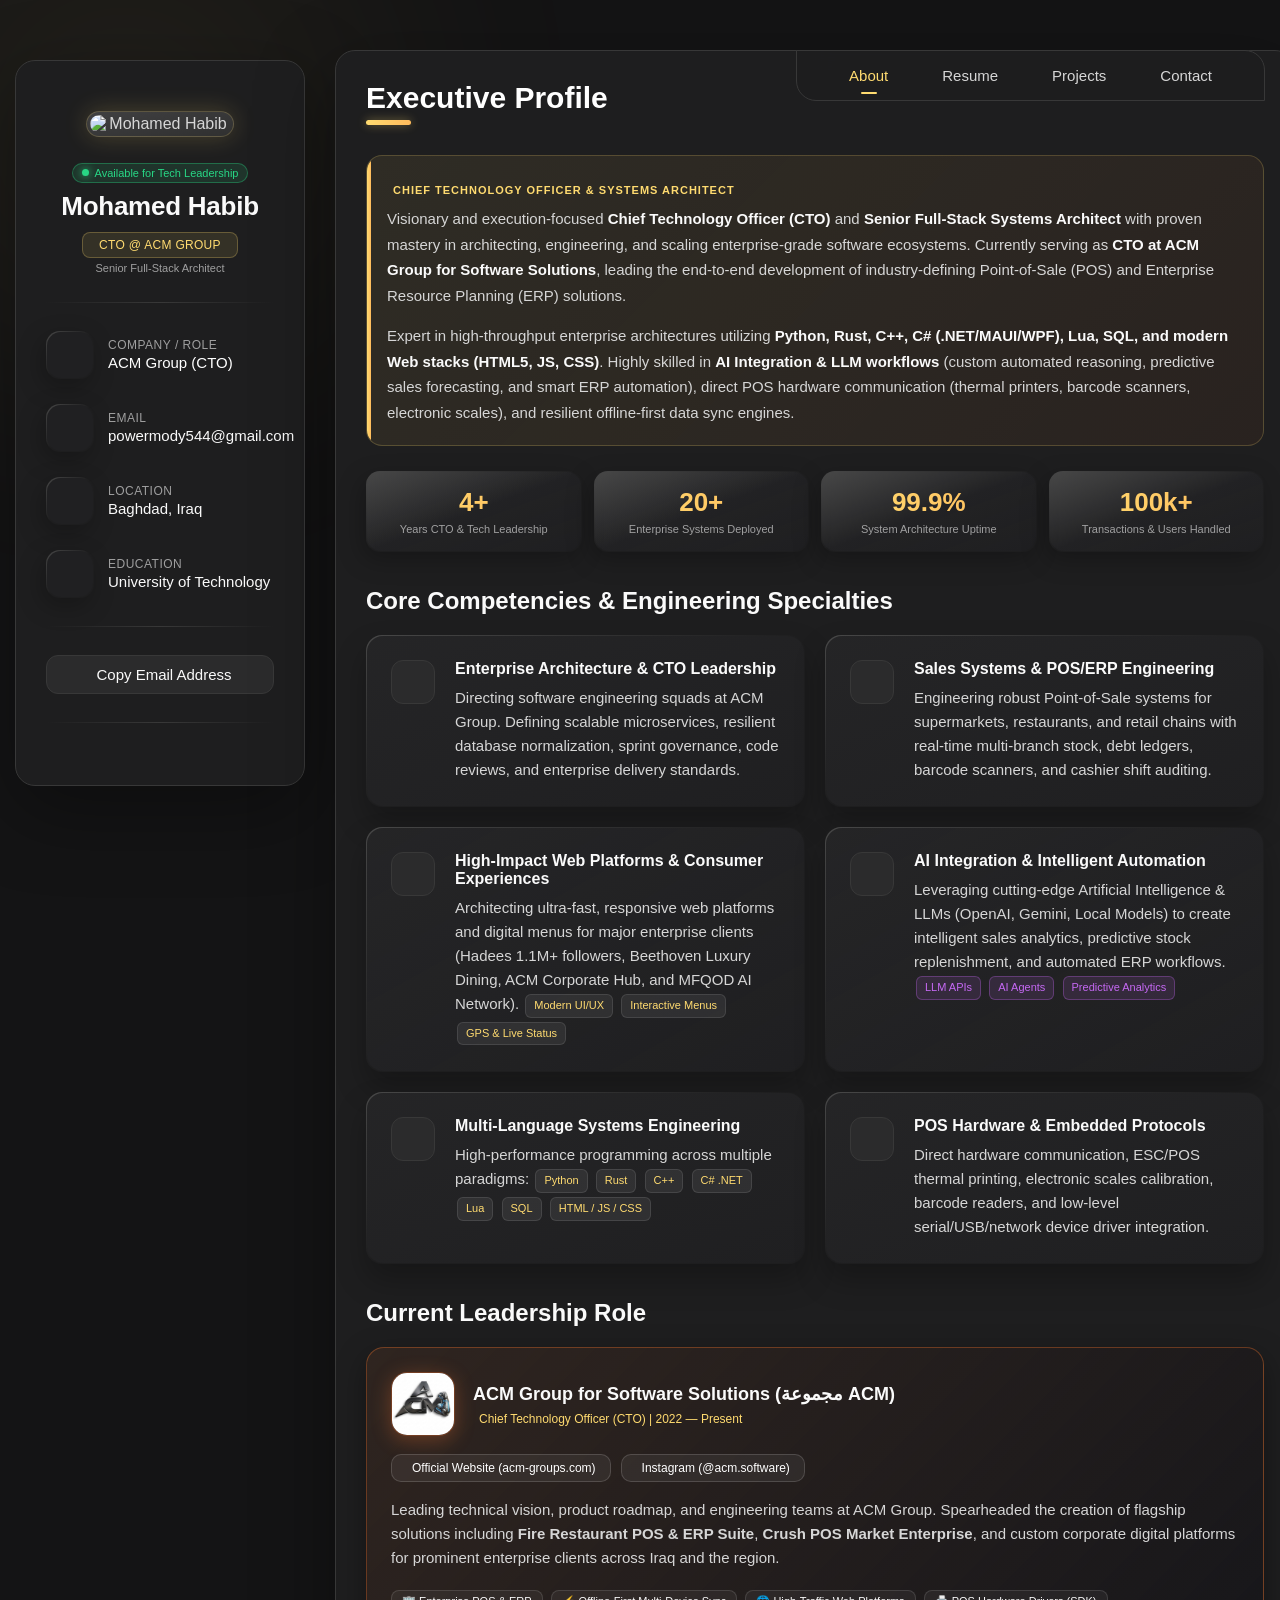
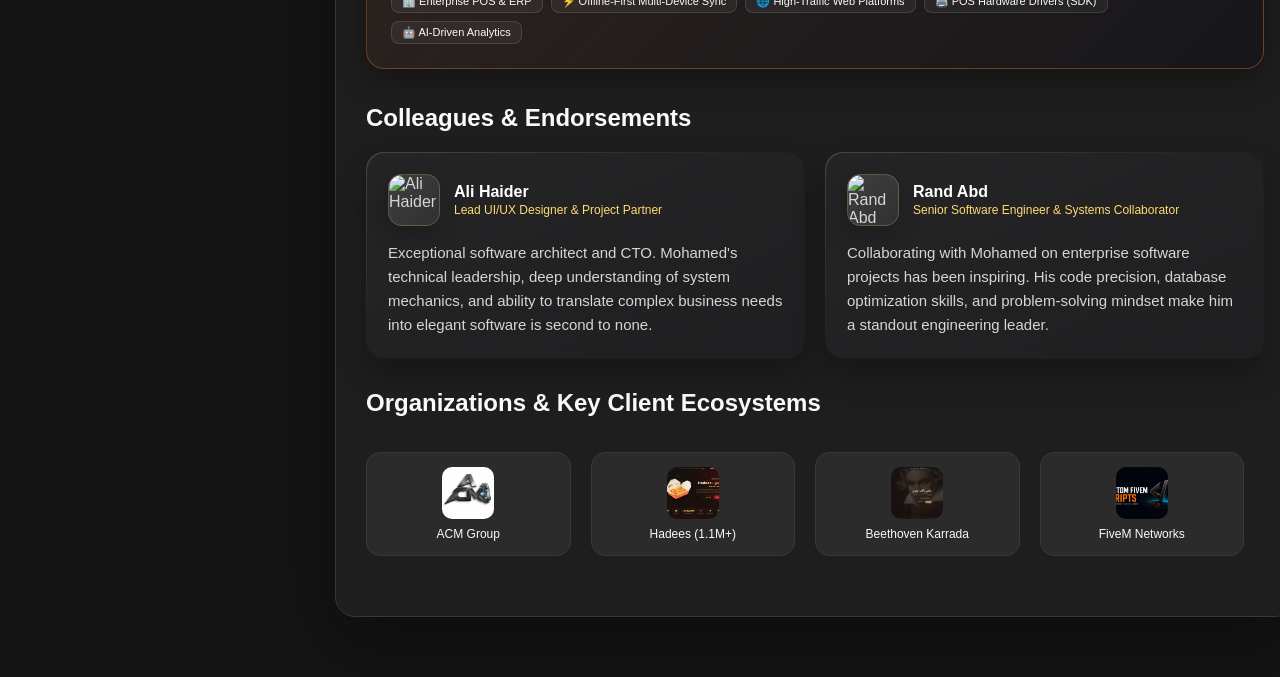
==== commit 57f0d16d: "Add files via upload" ====
--- a/index.html
+++ b/index.html
@@ -1,1111 +1,1289 @@
-<!DOCTYPE html>
-<html lang="en">
-
-<head>
-  <meta charset="UTF-8">
-  <meta http-equiv="X-UA-Compatible" content="IE=edge">
-  <meta name="viewport" content="width=device-width, initial-scale=1.0">
-
-  <!-- Primary Meta Tags -->
-  <title>Mohamed Habib | Chief Technology Officer (CTO) & Senior Full-Stack Architect</title>
-  <meta name="title" content="Mohamed Habib | Chief Technology Officer (CTO) & Senior Full-Stack Architect">
-  <meta name="description"
-    content="Official Portfolio & Executive CV of Mohamed Habib - CTO at ACM Group. Expert in Sales Systems, POS/ERP Engineering, AI Integration, Python, Rust, C++, C#, Lua, SQL.">
-  <meta name="author" content="Mohamed Habib">
-
-  <!-- Favicon -->
-  <link rel="shortcut icon" href="./assets/images/my-avatar.png" type="image/x-icon">
-
-  <!-- Google Fonts -->
-  <link rel="preconnect" href="https://fonts.googleapis.com">
-  <link rel="preconnect" href="https://fonts.gstatic.com" crossorigin>
-  <link
-    href="https://fonts.googleapis.com/css2?family=Outfit:wght@300;400;500;600;700&family=Poppins:wght@300;400;500;600&family=Tajawal:wght@400;500;700&display=swap"
-    rel="stylesheet">
-
-  <!-- Custom CSS -->
-  <link rel="stylesheet" href="./assets/css/style.css">
-</head>
-
-<body>
-
-  <!-- #MAIN CONTAINER -->
-  <main>
-
-    <!-- #SIDEBAR -->
-    <aside class="sidebar" data-sidebar>
-
-      <div class="sidebar-info">
-
-        <figure class="avatar-box">
-          <img src="./assets/images/my-avatar.png" alt="Mohamed Habib" width="90">
-        </figure>
-
-        <div class="info-content">
-          <div class="status-pill">
-            <span class="status-dot"></span>
-            <span>Available for Tech Leadership</span>
-          </div>
-
-          <h1 class="name" title="Mohamed Habib">Mohamed Habib</h1>
-
-          <p class="title">CTO @ ACM Group</p>
-          <p class="sub-title">Senior Full-Stack Architect</p>
-        </div>
-
-        <button class="info_more-btn" data-sidebar-btn aria-label="Toggle contact details">
-          <span>Show Contacts</span>
-          <ion-icon name="chevron-down"></ion-icon>
-        </button>
-
-      </div>
-
-      <div class="sidebar-info_more">
-
-        <div class="separator"></div>
-
-        <ul class="contacts-list">
-
-          <li class="contact-item">
-            <div class="icon-box">
-              <ion-icon name="business-outline"></ion-icon>
-            </div>
-            <div class="contact-info">
-              <p class="contact-title">Company / Role</p>
-              <a href="https://acm-groups.com/" target="_blank" rel="noopener noreferrer" class="contact-link"
-                style="font-weight: 500; color: #fff;">ACM Group (CTO)</a>
-            </div>
-          </li>
-
-          <li class="contact-item">
-            <div class="icon-box">
-              <ion-icon name="mail-outline"></ion-icon>
-            </div>
-            <div class="contact-info">
-              <p class="contact-title">Email</p>
-              <a href="mailto:powermody544@gmail.com" class="contact-link"
-                id="email-contact-link">powermody544@gmail.com</a>
-            </div>
-          </li>
-
-          <li class="contact-item">
-            <div class="icon-box">
-              <ion-icon name="location-outline"></ion-icon>
-            </div>
-            <div class="contact-info">
-              <p class="contact-title">Location</p>
-              <address>Baghdad, Iraq</address>
-            </div>
-          </li>
-
-          <li class="contact-item">
-            <div class="icon-box">
-              <ion-icon name="school-outline"></ion-icon>
-            </div>
-            <div class="contact-info">
-              <p class="contact-title">Education</p>
-              <a href="https://uotechnology.edu.iq/en/" target="_blank" rel="noopener noreferrer"
-                class="contact-link">University of Technology</a>
-            </div>
-          </li>
-
-        </ul>
-
-        <div class="separator"></div>
-
-        <div class="sidebar-actions">
-
-          <button class="btn-sidebar btn-sidebar-secondary" id="copy-email-btn">
-            <ion-icon name="copy-outline"></ion-icon>
-            <span>Copy Email Address</span>
-          </button>
-        </div>
-
-        <div class="separator"></div>
-
-        <ul class="social-list">
-          <li class="social-item">
-            <a href="https://github.com/iQ-MODY" target="_blank" rel="noopener noreferrer" class="social-link"
-              title="GitHub Profile">
-              <ion-icon name="logo-github"></ion-icon>
-            </a>
-          </li>
-
-          <li class="social-item">
-            <a href="https://www.instagram.com/tx.mo" target="_blank" rel="noopener noreferrer" class="social-link"
-              title="Instagram Profile">
-              <ion-icon name="logo-instagram"></ion-icon>
-            </a>
-          </li>
-
-          <li class="social-item">
-            <a href="https://acm-groups.com/" target="_blank" rel="noopener noreferrer" class="social-link"
-              title="ACM Group Official Website">
-              <ion-icon name="globe-outline"></ion-icon>
-            </a>
-          </li>
-        </ul>
-
-      </div>
-
-    </aside>
-
-
-    <!-- #MAIN CONTENT -->
-    <div class="main-content">
-
-      <!-- #NAVBAR -->
-      <nav class="navbar">
-        <ul class="navbar-list">
-          <li class="navbar-item">
-            <button class="navbar-link active" data-nav-link="about">About</button>
-          </li>
-
-          <li class="navbar-item">
-            <button class="navbar-link" data-nav-link="resume">Resume</button>
-          </li>
-
-          <li class="navbar-item">
-            <button class="navbar-link" data-nav-link="projects">Projects</button>
-          </li>
-
-          <li class="navbar-item">
-            <button class="navbar-link" data-nav-link="contact">Contact</button>
-          </li>
-        </ul>
-      </nav>
-
-
-      <!-- ======================================================= -->
-      <!-- #ABOUT ARTICLE -->
-      <!-- ======================================================= -->
-      <article class="about active" data-page="about">
-
-        <header class="article-header">
-          <h2 class="h2 article-title">Executive Profile</h2>
-        </header>
-
-        <!-- Executive Summary Banner -->
-        <div class="executive-summary-banner">
-          <span class="summary-tag">
-            <ion-icon name="shield-checkmark"></ion-icon>
-            Chief Technology Officer & Systems Architect
-          </span>
-          <section class="about-text">
-            <p>
-              Visionary and execution-focused <strong>Chief Technology Officer (CTO)</strong> and <strong>Senior
-                Full-Stack Systems Architect</strong> with proven mastery in architecting, engineering, and scaling
-              enterprise-grade software ecosystems. Currently serving as <strong>CTO at ACM Group for Software
-                Solutions</strong>, leading the end-to-end development of industry-defining Point-of-Sale (POS) and
-              Enterprise Resource Planning (ERP) solutions.
-            </p>
-            <p>
-              Expert in high-throughput enterprise architectures utilizing <strong>Python, Rust, C++, C#
-                (.NET/MAUI/WPF), Lua, SQL, and modern Web stacks (HTML5, JS, CSS)</strong>. Highly skilled in <strong>AI
-                Integration & LLM workflows</strong> (custom automated reasoning, predictive sales forecasting, and
-              smart ERP automation), direct POS hardware communication (thermal printers, barcode scanners, electronic
-              scales), and resilient offline-first data sync engines.
-            </p>
-          </section>
-        </div>
-
-        <!-- Key Impact Stats -->
-        <div class="stats-grid">
-          <div class="stat-card">
-            <div class="stat-num">4+</div>
-            <div class="stat-label">Years CTO & Tech Leadership</div>
-          </div>
-          <div class="stat-card">
-            <div class="stat-num">20+</div>
-            <div class="stat-label">Enterprise Systems Deployed</div>
-          </div>
-          <div class="stat-card">
-            <div class="stat-num">99.9%</div>
-            <div class="stat-label">System Architecture Uptime</div>
-          </div>
-          <div class="stat-card">
-            <div class="stat-num">100k+</div>
-            <div class="stat-label">Transactions & Users Handled</div>
-          </div>
-        </div>
-
-        <!-- What I'm Doing (Core Competencies) -->
-        <section class="service">
-          <h3 class="h3 service-title">Core Competencies & Engineering Specialties</h3>
-
-          <ul class="service-list">
-
-            <li class="service-item">
-              <div class="service-icon-box">
-                <ion-icon name="rocket-outline"></ion-icon>
-              </div>
-              <div class="service-content-box">
-                <h4 class="h4 service-item-title">Enterprise Architecture & CTO Leadership</h4>
-                <p class="service-item-text">
-                  Directing software engineering squads at ACM Group. Defining scalable microservices, resilient
-                  database normalization, sprint governance, code reviews, and enterprise delivery standards.
-                </p>
-              </div>
-            </li>
-
-            <li class="service-item">
-              <div class="service-icon-box">
-                <ion-icon name="cart-outline"></ion-icon>
-              </div>
-              <div class="service-content-box">
-                <h4 class="h4 service-item-title">Sales Systems & POS/ERP Engineering</h4>
-                <p class="service-item-text">
-                  Engineering robust Point-of-Sale systems for supermarkets, restaurants, and retail chains with
-                  real-time multi-branch stock, debt ledgers, barcode scanners, and cashier shift auditing.
-                </p>
-              </div>
-            </li>
-
-            <li class="service-item">
-              <div class="service-icon-box">
-                <ion-icon name="sparkles-outline"></ion-icon>
-              </div>
-              <div class="service-content-box">
-                <h4 class="h4 service-item-title">AI Integration & Intelligent Automation</h4>
-                <p class="service-item-text">
-                  Leveraging cutting-edge Artificial Intelligence & LLMs (OpenAI, Gemini, Local Models) to create
-                  intelligent sales analytics, predictive stock replenishment, and automated ERP workflows.
-                  <span class="tech-badge ai">LLM APIs</span>
-                  <span class="tech-badge ai">AI Agents</span>
-                  <span class="tech-badge ai">Predictive Analytics</span>
-                </p>
-              </div>
-            </li>
-
-            <li class="service-item">
-              <div class="service-icon-box">
-                <ion-icon name="code-slash-outline"></ion-icon>
-              </div>
-              <div class="service-content-box">
-                <h4 class="h4 service-item-title">Multi-Language Systems Engineering</h4>
-                <p class="service-item-text">
-                  High-performance programming across multiple paradigms:
-                  <span class="tech-badge">Python</span>
-                  <span class="tech-badge">Rust</span>
-                  <span class="tech-badge">C++</span>
-                  <span class="tech-badge">C# .NET</span>
-                  <span class="tech-badge">Lua</span>
-                  <span class="tech-badge">SQL</span>
-                  <span class="tech-badge">HTML / JS / CSS</span>
-                </p>
-              </div>
-            </li>
-
-          </ul>
-        </section>
-
-
-        <!-- Company / Leadership Spotlight (ACM Group) -->
-        <section class="company-spotlight">
-          <h3 class="h3 service-title">Current Leadership Role</h3>
-
-          <div class="spotlight-card">
-            <div class="spotlight-header">
-              <div class="spotlight-logo">
-                <img src="./assets/images/ACM.jpg" alt="ACM Group Logo">
-              </div>
-              <div class="spotlight-info">
-                <h4>ACM Group for Software Solutions (مجموعة ACM)</h4>
-                <div class="spotlight-role">
-                  <ion-icon name="checkmark-circle"></ion-icon>
-                  <span>Chief Technology Officer (CTO) | 2022 — Present</span>
-                </div>
-              </div>
-            </div>
-
-            <div class="spotlight-links">
-              <a href="https://acm-groups.com/" target="_blank" rel="noopener noreferrer" class="spotlight-btn-link">
-                <ion-icon name="globe-outline"></ion-icon>
-                <span>Official Website (acm-groups.com)</span>
-              </a>
-              <a href="https://www.instagram.com/acm.software/" target="_blank" rel="noopener noreferrer"
-                class="spotlight-btn-link">
-                <ion-icon name="logo-instagram"></ion-icon>
-                <span>Instagram (@acm.software)</span>
-              </a>
-            </div>
-
-            <p class="spotlight-desc">
-              Leading the technical vision, software architecture, and product engineering squads at ACM Group.
-              Spearheaded the creation of flagship industry solutions including <strong>Fire Restaurant POS & ERP
-                Suite</strong> and <strong>Crush POS Market Enterprise</strong>, empowering businesses with automated,
-              fail-safe software systems.
-            </p>
-
-            <div class="spotlight-highlights">
-              <span class="highlight-pill">🏢 Enterprise POS & ERP</span>
-              <span class="highlight-pill">⚡ Offline-First Multi-Device Sync</span>
-              <span class="highlight-pill">🖨️ POS Hardware Drivers (SDK)</span>
-              <span class="highlight-pill">🤖 AI-Driven Analytics</span>
-            </div>
-          </div>
-        </section>
-
-
-        <!-- Co-Workers & Endorsements (Redesigned with Zero Overlap) -->
-        <section class="testimonials">
-          <h3 class="h3 testimonials-title">Colleagues & Endorsements</h3>
-
-          <div class="testimonials-list">
-
-            <!-- Testimonial 1 -->
-            <div class="testimonial-card" data-testimonials-item>
-              <div class="testimonial-header">
-                <figure class="testimonial-avatar">
-                  <img src="./assets/images/avatar-1.png" alt="Ali Haider" data-testimonials-avatar>
-                </figure>
-                <div class="testimonial-author">
-                  <h4 class="testimonial-name" data-testimonials-title>Ali Haider</h4>
-                  <span class="testimonial-role">Lead UI/UX Designer & Project Partner</span>
-                </div>
-                <div class="testimonial-quote-icon">
-                  <ion-icon name="chatbubbles-outline"></ion-icon>
-                </div>
-              </div>
-
-              <div class="testimonial-body" data-testimonials-text>
-                <p>
-                  Exceptional software architect and CTO. Mohamed's technical leadership, deep understanding of system
-                  mechanics, and ability to translate complex business needs into elegant software is second to none.
-                </p>
-              </div>
-            </div>
-
-            <!-- Testimonial 2 -->
-            <div class="testimonial-card" data-testimonials-item>
-              <div class="testimonial-header">
-                <figure class="testimonial-avatar">
-                  <img src="./assets/images/avatar-2.png" alt="Rand Abd" data-testimonials-avatar>
-                </figure>
-                <div class="testimonial-author">
-                  <h4 class="testimonial-name" data-testimonials-title>Rand Abd</h4>
-                  <span class="testimonial-role">Senior Software Engineer & Systems Collaborator</span>
-                </div>
-                <div class="testimonial-quote-icon">
-                  <ion-icon name="chatbubbles-outline"></ion-icon>
-                </div>
-              </div>
-
-              <div class="testimonial-body" data-testimonials-text>
-                <p>
-                  Collaborating with Mohamed on enterprise software projects has been inspiring. His code precision,
-                  database optimization skills, and problem-solving mindset make him a standout engineering leader.
-                </p>
-              </div>
-            </div>
-
-          </div>
-        </section>
-
-
-        <!-- Organizations & Clients -->
-        <section class="clients">
-          <h3 class="h3 clients-title">Organizations & Environments</h3>
-
-          <ul class="clients-list has-scrollbar">
-            <li class="clients-item">
-              <a href="https://acm-groups.com/" target="_blank" rel="noopener noreferrer">
-                <img src="./assets/images/ACM.jpg" alt="ACM Group">
-                <p>ACM Group</p>
-              </a>
-            </li>
-
-            <li class="clients-item">
-              <a href="https://fivem.net/" target="_blank" rel="noopener noreferrer">
-                <img src="./assets/images/FiveM-Logo.png" alt="FiveM Infrastructure">
-                <p>FiveM Networks</p>
-              </a>
-            </li>
-          </ul>
-        </section>
-
-      </article>
-
-
-      <!-- ======================================================= -->
-      <!-- #RESUME ARTICLE -->
-      <!-- ======================================================= -->
-      <article class="resume" data-page="resume">
-
-        <header class="article-header">
-          <h2 class="h2 article-title">Resume & Career Journey</h2>
-        </header>
-
-        <!-- Experience Timeline -->
-        <section class="timeline">
-          <div class="title-wrapper">
-            <div class="icon-box">
-              <ion-icon name="briefcase-outline"></ion-icon>
-            </div>
-            <h3 class="h3">Work Experience</h3>
-          </div>
-
-          <ol class="timeline-list">
-
-            <!-- CTO ACM Group -->
-            <li class="timeline-item">
-              <div class="timeline-item-header">
-                <h4 class="h4 timeline-item-title">Chief Technology Officer (CTO) & Head of Engineering</h4>
-                <div class="timeline-item-company">
-                  <a href="https://acm-groups.com/" target="_blank" rel="noopener noreferrer">ACM Group for Software
-                    Solutions (مجموعة ACM)</a>
-                </div>
-              </div>
-
-              <span class="timeline-period">2022 — Present</span>
-
-              <p class="timeline-text">
-                Directing software engineering squads, product architecture, and enterprise deployments across Iraq and
-                the region:
-              </p>
-              <ul class="timeline-bullets">
-                <li>Architected and launched flagship systems: <strong>Fire Restaurant POS & ERP</strong> and
-                  <strong>Crush POS Market Supermarket Suite</strong>.
-                </li>
-                <li>Engineered high-speed sales workflows, multi-warehouse stock management, supplier debit/credit
-                  ledgers, and cashier shift auditing.</li>
-                <li>Integrated smart AI workflows for automated inventory replenishment and intelligent sales
-                  performance analytics.</li>
-                <li>Designed resilient offline-first SQL database synchronization to eliminate downtime during network
-                  cuts.</li>
-                <li>Integrated direct hardware SDK communication for thermal POS printers, barcode scanners, cash
-                  drawers, and electronic scales.</li>
-              </ul>
-            </li>
-
-            <!-- FiveM Server Architect -->
-            <li class="timeline-item">
-              <div class="timeline-item-header">
-                <h4 class="h4 timeline-item-title">Lead Server Systems Architect & Infrastructure Developer</h4>
-                <div class="timeline-item-company">FiveM High-Concurrency Server Infrastructure</div>
-              </div>
-
-              <span class="timeline-period">2020 — 2023</span>
-
-              <p class="timeline-text">
-                Engineered distributed game server ecosystems handling hundreds of concurrent players with minimal
-                latency:
-              </p>
-              <ul class="timeline-bullets">
-                <li>Developed complex real-time game logic, custom UI frameworks, and networked gameplay scripts using
-                  Lua & C++.</li>
-                <li>Engineered custom MySQL caching routines and transaction queues handling thousands of state updates
-                  per second.</li>
-                <li>Implemented anti-exploit protocols and resilient live crash recovery mechanisms.</li>
-              </ul>
-            </li>
-
-            <!-- Full-Stack & AI Developer -->
-            <li class="timeline-item">
-              <div class="timeline-item-header">
-                <h4 class="h4 timeline-item-title">Full-Stack & Systems Developer</h4>
-                <div class="timeline-item-company">Independent & Enterprise Projects</div>
-              </div>
-
-              <span class="timeline-period">2017 — Present</span>
-
-              <p class="timeline-text">
-                Designed multi-tier desktop applications, institutional ERPs, AI automation utilities, and web portals
-                using Python, Rust, C#, .NET, and modern web technologies.
-              </p>
-            </li>
-
-            <!-- Embedded CCT Designer -->
-            <li class="timeline-item">
-              <div class="timeline-item-header">
-                <h4 class="h4 timeline-item-title">Embedded Logic & Electronic Circuit (CCT) Designer</h4>
-                <div class="timeline-item-company">Hardware & Digital Logic Systems</div>
-              </div>
-
-              <span class="timeline-period">2021 — Present</span>
-
-              <p class="timeline-text">
-                Designing electronic circuits, analyzing digital logic pathways, and programming hardware-level
-                communication for POS peripherals and automation devices.
-              </p>
-            </li>
-
-          </ol>
-        </section>
-
-
-        <!-- Education Timeline -->
-        <section class="timeline">
-          <div class="title-wrapper">
-            <div class="icon-box">
-              <ion-icon name="school-outline"></ion-icon>
-            </div>
-            <h3 class="h3">Education & Distinctions</h3>
-          </div>
-
-          <ol class="timeline-list">
-
-            <li class="timeline-item">
-              <div class="timeline-item-header">
-                <h4 class="h4 timeline-item-title">University of Technology - Baghdad (الجامعة التكنولوجية)</h4>
-                <div class="timeline-item-company">
-                  <a href="https://uotechnology.edu.iq/en/" target="_blank" rel="noopener noreferrer">Computer
-                    Engineering Department — Information Systems Branch</a>
-                </div>
-              </div>
-              <span class="timeline-period">2024 — Present</span>
-              <p class="timeline-text">
-                Pursuing advanced studies in computer engineering, data architectures, network protocols, and
-                distributed computing systems at Iraq's premier engineering university (<a
-                  href="https://uotechnology.edu.iq/en/" target="_blank" rel="noopener noreferrer"
-                  style="color: var(--orange-yellow-crayola); text-decoration: underline;">uotechnology.edu.iq</a>).
-              </p>
-            </li>
-
-            <li class="timeline-item">
-              <div class="timeline-item-header">
-                <h4 class="h4 timeline-item-title">Al-Qanat High School (ثانوية القناة)</h4>
-                <div class="timeline-item-company">Top Academic Honors in Iraq</div>
-              </div>
-              <span class="timeline-period">2021 — 2024</span>
-              <p class="timeline-text">
-                Graduated with top academic rank across Iraq, demonstrating exceptional mastery in mathematics, logical
-                analysis, and physics.
-              </p>
-            </li>
-
-            <li class="timeline-item">
-              <div class="timeline-item-header">
-                <h4 class="h4 timeline-item-title">Sheikh Zayed Academy for Programming</h4>
-                <div class="timeline-item-company">Professional Certificate in Software Logic & Algorithms</div>
-              </div>
-              <span class="timeline-period">2018 — 2019</span>
-              <p class="timeline-text">
-                Comprehensive training in software algorithms, data structures, and computer science fundamentals.
-              </p>
-            </li>
-
-          </ol>
-        </section>
-
-
-        <!-- Skills Matrix -->
-        <section class="skill">
-          <h3 class="h3 skills-title">Technical Matrix & Languages</h3>
-
-          <!-- Categorized Skill Cards -->
-          <div class="skills-categories-grid">
-
-            <div class="skill-category-card">
-              <div class="category-header">
-                <ion-icon name="code-working-outline" class="category-icon"></ion-icon>
-                <h4 class="category-title">Programming Languages</h4>
-              </div>
-              <div class="pills-wrap">
-                <span class="tech-pill highlight">Python</span>
-                <span class="tech-pill highlight">Rust</span>
-                <span class="tech-pill highlight">C++</span>
-                <span class="tech-pill highlight">Lua</span>
-                <span class="tech-pill highlight">C# (.NET)</span>
-                <span class="tech-pill highlight">SQL (T-SQL/MySQL)</span>
-                <span class="tech-pill">JavaScript (ES6+)</span>
-                <span class="tech-pill">HTML5 / CSS3</span>
-              </div>
-            </div>
-
-            <div class="skill-category-card">
-              <div class="category-header">
-                <ion-icon name="sparkles-outline" class="category-icon ai"></ion-icon>
-                <h4 class="category-title">AI & Smart Engineering</h4>
-              </div>
-              <div class="pills-wrap">
-                <span class="tech-pill highlight-ai">AI Models Integration</span>
-                <span class="tech-pill highlight-ai">LLM APIs (OpenAI/Gemini)</span>
-                <span class="tech-pill highlight-ai">Predictive Sales AI</span>
-                <span class="tech-pill">Computer Vision Matchers</span>
-                <span class="tech-pill">Intelligent POS Forecasting</span>
-                <span class="tech-pill">AI Automation Agents</span>
-              </div>
-            </div>
-
-            <div class="skill-category-card">
-              <div class="category-header">
-                <ion-icon name="cube-outline" class="category-icon"></ion-icon>
-                <h4 class="category-title">Sales Systems & POS/ERP</h4>
-              </div>
-              <div class="pills-wrap">
-                <span class="tech-pill highlight">CTO & Engineering Strategy</span>
-                <span class="tech-pill highlight">Supermarket & Retail POS</span>
-                <span class="tech-pill highlight">Restaurant ERP & KDS</span>
-                <span class="tech-pill">Offline-First Data Sync</span>
-                <span class="tech-pill">Hardware POS Drivers (SDK)</span>
-                <span class="tech-pill">Multi-Warehouse Inventory</span>
-              </div>
-            </div>
-
-            <div class="skill-category-card">
-              <div class="category-header">
-                <ion-icon name="server-outline" class="category-icon"></ion-icon>
-                <h4 class="category-title">Frameworks & Infrastructure</h4>
-              </div>
-              <div class="pills-wrap">
-                <span class="tech-pill highlight">.NET Core / MAUI / WPF</span>
-                <span class="tech-pill highlight">ASP.NET / Web API</span>
-                <span class="tech-pill highlight">Microsoft SQL Server</span>
-                <span class="tech-pill">MySQL / MariaDB</span>
-                <span class="tech-pill">Git / GitHub</span>
-                <span class="tech-pill">FiveM Netcode</span>
-              </div>
-            </div>
-
-          </div>
-
-          <!-- Linear Progress Indicators -->
-          <ul class="skills-list content-card">
-
-            <li class="skills-item">
-              <div class="title-wrapper">
-                <h5 class="h5">Sales Systems & POS/ERP Architecture (CTO @ ACM Group)</h5>
-                <data value="98">98%</data>
-              </div>
-              <div class="skill-progress-bg">
-                <div class="skill-progress-fill" style="width: 98%;"></div>
-              </div>
-            </li>
-
-            <li class="skills-item">
-              <div class="title-wrapper">
-                <h5 class="h5">AI Integration & Intelligent Sales/ERP Automation</h5>
-                <data value="95">95%</data>
-              </div>
-              <div class="skill-progress-bg">
-                <div class="skill-progress-fill ai" style="width: 95%;"></div>
-              </div>
-            </li>
-
-            <li class="skills-item">
-              <div class="title-wrapper">
-                <h5 class="h5">C# / .NET / MAUI / WPF / ASP.NET</h5>
-                <data value="94">94%</data>
-              </div>
-              <div class="skill-progress-bg">
-                <div class="skill-progress-fill" style="width: 94%;"></div>
-              </div>
-            </li>
-
-            <li class="skills-item">
-              <div class="title-wrapper">
-                <h5 class="h5">Python / Rust / C++ Systems Engineering</h5>
-                <data value="90">90%</data>
-              </div>
-              <div class="skill-progress-bg">
-                <div class="skill-progress-fill" style="width: 90%;"></div>
-              </div>
-            </li>
-
-            <li class="skills-item">
-              <div class="title-wrapper">
-                <h5 class="h5">SQL Database Architecture & Query Optimization</h5>
-                <data value="92">92%</data>
-              </div>
-              <div class="skill-progress-bg">
-                <div class="skill-progress-fill" style="width: 92%;"></div>
-              </div>
-            </li>
-
-            <li class="skills-item">
-              <div class="title-wrapper">
-                <h5 class="h5">Lua Real-Time Server Scripting & Sockets (FiveM)</h5>
-                <data value="90">90%</data>
-              </div>
-              <div class="skill-progress-bg">
-                <div class="skill-progress-fill" style="width: 90%;"></div>
-              </div>
-            </li>
-
-          </ul>
-        </section>
-
-      </article>
-
-
-      <!-- ======================================================= -->
-      <!-- #PROJECTS ARTICLE -->
-      <!-- ======================================================= -->
-      <article class="projects" data-page="projects">
-
-        <header class="article-header">
-          <h2 class="h2 article-title">Projects & Case Studies</h2>
-        </header>
-
-        <section class="projects">
-
-          <!-- Desktop Filter List -->
-          <ul class="filter-list">
-            <li class="filter-item">
-              <button class="active" data-filter-btn>All</button>
-            </li>
-            <li class="filter-item">
-              <button data-filter-btn>Enterprise POS & ERP</button>
-            </li>
-            <li class="filter-item">
-              <button data-filter-btn>AI & Web Platforms</button>
-            </li>
-            <li class="filter-item">
-              <button data-filter-btn>Applications & Desktop</button>
-            </li>
-          </ul>
-
-          <!-- Mobile Filter Select Box -->
-          <div class="filter-select-box">
-            <button class="filter-select" data-select>
-              <div class="select-value" data-selecct-value>Select Category</div>
-              <div class="select-icon">
-                <ion-icon name="chevron-down"></ion-icon>
-              </div>
-            </button>
-
-            <ul class="select-list">
-              <li class="select-item"><button data-select-item>All</button></li>
-              <li class="select-item"><button data-select-item>Enterprise POS & ERP</button></li>
-              <li class="select-item"><button data-select-item>AI & Web Platforms</button></li>
-              <li class="select-item"><button data-select-item>Applications & Desktop</button></li>
-            </ul>
-          </div>
-
-          <!-- Project Cards Grid -->
-          <ul class="project-list">
-
-            <!-- PROJECT 1: Restaurant POS (ACM Group) -->
-            <li class="project-item active" data-filter-item data-category="enterprise pos & erp"
-              data-project-id="restaurant-pos">
-              <div class="project-card" data-open-project="restaurant-pos">
-                <div class="project-img-wrapper">
-                  <span class="project-badge-tag">⭐ ACM Flagship</span>
-                  <img src="./assets/images/Resturant.jpg" alt="Fire Restaurant POS Suite" loading="lazy">
-                </div>
-
-                <div class="project-card-content">
-                  <p class="project-client-name">ACM Group</p>
-                  <h3 class="project-title">Fire — Restaurant Management & POS Suite</h3>
-                  <p class="project-desc-short">
-                    Complete enterprise restaurant operating system with table layout maps, wireless waiter handheld
-                    mode, kitchen display dispatching, and delivery courier tracking.
-                  </p>
-
-                  <div class="project-tech-strip">
-                    <span class="mini-tech-tag">C# .NET</span>
-                    <span class="mini-tech-tag">SQL Database</span>
-                    <span class="mini-tech-tag">POS Hardware SDK</span>
-                    <span class="mini-tech-tag">Kitchen KDS</span>
-                  </div>
-
-                  <span class="view-case-study-btn">
-                    <span>View Case Study & Specs</span>
-                    <ion-icon name="arrow-forward-outline"></ion-icon>
-                  </span>
-                </div>
-              </div>
-            </li>
-
-            <!-- PROJECT 2: Supermarket POS (ACM Group) -->
-            <li class="project-item active" data-filter-item data-category="enterprise pos & erp"
-              data-project-id="supermarket-pos">
-              <div class="project-card" data-open-project="supermarket-pos">
-                <div class="project-img-wrapper">
-                  <span class="project-badge-tag">⭐ ACM Flagship</span>
-                  <img src="./assets/images/SuperMarket.jpg" alt="Crush POS Market Suite" loading="lazy">
-                </div>
-
-                <div class="project-card-content">
-                  <p class="project-client-name">ACM Group</p>
-                  <h3 class="project-title">Crush POS Market — Enterprise Supermarket ERP</h3>
-                  <p class="project-desc-short">
-                    High-throughput retail POS managing tens of thousands of SKUs, instant barcode scanner integration,
-                    multi-warehouse stock, supplier debit/credit, and cash shift balancing.
-                  </p>
-
-                  <div class="project-tech-strip">
-                    <span class="mini-tech-tag">C# .NET</span>
-                    <span class="mini-tech-tag">WPF / WinForms</span>
-                    <span class="mini-tech-tag">SQL Server</span>
-                    <span class="mini-tech-tag">Barcode & Scales</span>
-                  </div>
-
-                  <span class="view-case-study-btn">
-                    <span>View Case Study & Specs</span>
-                    <ion-icon name="arrow-forward-outline"></ion-icon>
-                  </span>
-                </div>
-              </div>
-            </li>
-
-            <!-- PROJECT 3: MFQOD Platform (AI Social Platform) -->
-            <li class="project-item active" data-filter-item data-category="ai & web platforms"
-              data-project-id="mfqod-platform">
-              <div class="project-card" data-open-project="mfqod-platform">
-                <div class="project-img-wrapper" style="display: flex; gap: 2px;">
-                  <span class="project-badge-tag ai">🤖 AI Social Network</span>
-                  <img src="./assets/images/posts.jpg" alt="MFQOD Feed Interface" loading="lazy"
-                    style="width: 50%; object-fit: cover;">
-                  <img src="./assets/images/profile.jpg" alt="MFQOD Profile Interface" loading="lazy"
-                    style="width: 50%; object-fit: cover;">
-                </div>
-
-                <div class="project-card-content">
-                  <p class="project-client-name" style="color: var(--purple-400);">AI Social Platform</p>
-                  <h3 class="project-title">MFQOD (منصة مفقود) — AI Lost & Found Network</h3>
-                  <p class="project-desc-short">
-                    Full-featured social platform with AI-driven visual/text matching for lost items, dynamic newsfeeds,
-                    user profiles, verification badges, and real-time interaction.
-                  </p>
-
-                  <div class="project-tech-strip">
-                    <span class="mini-tech-tag" style="color: var(--purple-400);">Python</span>
-                    <span class="mini-tech-tag">AI Visual Matcher</span>
-                    <span class="mini-tech-tag">JavaScript ES6</span>
-                    <span class="mini-tech-tag">HTML5 / CSS3</span>
-                  </div>
-
-                  <span class="view-case-study-btn" style="color: var(--purple-400);">
-                    <span>View Multi-Image Showcase</span>
-                    <ion-icon name="arrow-forward-outline"></ion-icon>
-                  </span>
-                </div>
-              </div>
-            </li>
-
-            <!-- PROJECT 4: School Management System -->
-            <li class="project-item active" data-filter-item data-category="applications & desktop"
-              data-project-id="school-desktop">
-              <div class="project-card" data-open-project="school-desktop">
-                <div class="project-img-wrapper">
-                  <img src="./assets/images/project-1.jpg.png" alt="School Management ERP" loading="lazy">
-                </div>
-
-                <div class="project-card-content">
-                  <p class="project-client-name">Institutional Software</p>
-                  <h3 class="project-title">Academic & School Management ERP</h3>
-                  <p class="project-desc-short">
-                    Desktop enterprise system for student records, automated grade calculations, attendance rosters, and
-                    tuition fee schedules.
-                  </p>
-
-                  <div class="project-tech-strip">
-                    <span class="mini-tech-tag">C#</span>
-                    <span class="mini-tech-tag">SQL Server</span>
-                    <span class="mini-tech-tag">Desktop ERP</span>
-                  </div>
-
-                  <span class="view-case-study-btn">
-                    <span>View Details</span>
-                    <ion-icon name="arrow-forward-outline"></ion-icon>
-                  </span>
-                </div>
-              </div>
-            </li>
-
-            <!-- PROJECT 5: Web Educational Portal -->
-            <li class="project-item active" data-filter-item data-category="ai & web platforms"
-              data-project-id="school-web">
-              <div class="project-card" data-open-project="school-web">
-                <div class="project-img-wrapper">
-                  <img src="./assets/images/project-2.png" alt="Web Educational Portal" loading="lazy">
-                </div>
-
-                <div class="project-card-content">
-                  <p class="project-client-name">Academic Portals</p>
-                  <h3 class="project-title">Educational Web Portal & Student Hub</h3>
-                  <p class="project-desc-short">
-                    Role-based web platform with dedicated dashboards for administrators, teachers, and students with
-                    automated reporting and grade tracking.
-                  </p>
-
-                  <div class="project-tech-strip">
-                    <span class="mini-tech-tag">ASP.NET</span>
-                    <span class="mini-tech-tag">JavaScript</span>
-                    <span class="mini-tech-tag">SQL Database</span>
-                  </div>
-
-                  <span class="view-case-study-btn">
-                    <span>View Details</span>
-                    <ion-icon name="arrow-forward-outline"></ion-icon>
-                  </span>
-                </div>
-              </div>
-            </li>
-
-            <!-- PROJECT 6: FiveM Server Architecture -->
-            <li class="project-item active" data-filter-item data-category="applications & desktop"
-              data-project-id="fivem-arch">
-              <div class="project-card" data-open-project="fivem-arch">
-                <div class="project-img-wrapper">
-                  <img src="./assets/images/FiveM-Logo.png" alt="FiveM High-Concurrency Server" loading="lazy"
-                    style="object-fit: contain; padding: 20px; background: #1a1a1f;">
-                </div>
-
-                <div class="project-card-content">
-                  <p class="project-client-name">Real-Time Infrastructure</p>
-                  <h3 class="project-title">FiveM High-Concurrency Multiplayer Engine</h3>
-                  <p class="project-desc-short">
-                    Low-latency multiplayer server framework handling hundreds of concurrent players with custom Lua/C++
-                    scripting and real-time state persistence.
-                  </p>
-
-                  <div class="project-tech-strip">
-                    <span class="mini-tech-tag">Lua</span>
-                    <span class="mini-tech-tag">C++</span>
-                    <span class="mini-tech-tag">MySQL</span>
-                    <span class="mini-tech-tag">Sockets</span>
-                  </div>
-
-                  <span class="view-case-study-btn">
-                    <span>View Architecture</span>
-                    <ion-icon name="arrow-forward-outline"></ion-icon>
-                  </span>
-                </div>
-              </div>
-            </li>
-
-          </ul>
-        </section>
-
-      </article>
-
-
-      <!-- ======================================================= -->
-      <!-- #CONTACT ARTICLE -->
-      <!-- ======================================================= -->
-      <article class="contact" data-page="contact">
-
-        <header class="article-header">
-          <h2 class="h2 article-title">Get In Touch</h2>
-        </header>
-
-        <!-- Google Maps -->
-        <section class="mapbox" data-mapbox>
-          <figure>
-            <iframe
-              src="https://www.google.com/maps/embed?pb=!1m18!1m12!1m3!1d106696.5834268961!2d44.438305732497284!3d33.31180231751021!2m3!1f0!2f0!3f0!3m2!1i1024!2i768!4f13.1!3m3!1m2!1s0x15577f67a0a74193%3A0x9deda9d2a3b16f2c!2z2KjYutiv2KfYr9iMINio2LrYr9in2K8g2YXYrdin2YHYuNip!5e0!3m2!1sar!2siq!4v1737824781793!5m2!1sar!2siq"
-              width="600" height="450" style="border:0;" allowfullscreen="" loading="lazy"
-              referrerpolicy="no-referrer-when-downgrade"></iframe>
-          </figure>
-        </section>
-
-        <!-- Direct Contact Form -->
-        <section class="contact-form">
-          <h3 class="h3 form-title">Send a Direct Message</h3>
-
-          <form action="#" class="form" data-form>
-            <div class="input-wrapper">
-              <input type="text" name="fullname" class="form-input" placeholder="Your Full Name" required
-                data-form-input>
-              <input type="email" name="email" class="form-input" placeholder="Your Email Address" required
-                data-form-input>
-            </div>
-
-            <textarea name="message" class="form-input"
-              placeholder="Tell me about your project, software requirements, or role opportunities..." required
-              data-form-input></textarea>
-
-            <button class="form-btn" type="submit" disabled data-form-btn>
-              <ion-icon name="paper-plane-outline"></ion-icon>
-              <span>Submit Message</span>
-            </button>
-          </form>
-        </section>
-
-      </article>
-
-    </div>
-
-  </main>
-
-
-  <!-- ======================================================= -->
-  <!-- #TOP-LEVEL GLOBAL MODALS (Placed outside <main> for 100% Viewport Centering) -->
-  <!-- ======================================================= -->
-
-  <!-- 1. Testimonials Modal -->
-  <div class="modal-container" data-modal-container>
-    <div class="modal-backdrop" data-overlay></div>
-
-    <section class="testimonials-modal">
-      <button class="modal-close-btn" data-modal-close-btn aria-label="Close modal">
-        <ion-icon name="close-outline"></ion-icon>
-      </button>
-
-      <div class="modal-img-wrapper">
-        <figure class="modal-avatar-box">
-          <img src="./assets/images/avatar-1.png" alt="Colleague" width="80" data-modal-img>
-        </figure>
-        <img src="./assets/images/icon-quote.svg" alt="quote icon">
-      </div>
-
-      <div class="modal-content">
-        <h4 class="h3 modal-title" data-modal-title></h4>
-        <time datetime="2024-01-01"></time>
-        <div data-modal-text></div>
-      </div>
-    </section>
-  </div>
-
-  <!-- 2. Interactive Project Case Study Modal -->
-  <div class="project-modal-container" data-project-modal-container>
-    <div class="modal-backdrop" data-project-overlay></div>
-
-    <section class="project-modal">
-      <button class="modal-close-btn" data-project-modal-close aria-label="Close case study">
-        <ion-icon name="close-outline"></ion-icon>
-      </button>
-
-      <!-- Gallery tabs for multi-image project support -->
-      <div class="modal-gallery-tabs" data-project-modal-gallery style="display: none;"></div>
-
-      <img src="" alt="Project Preview" class="project-modal-img" data-project-modal-img>
-
-      <div class="modal-project-meta">
-        <span class="modal-project-badge" data-project-modal-badge>⭐ Enterprise System</span>
-        <span class="modal-project-client" data-project-modal-client>ACM Group</span>
-      </div>
-
-      <h3 class="modal-project-title" data-project-modal-title>Project Title</h3>
-      <p class="modal-project-desc" data-project-modal-desc>Project Description</p>
-
-      <h4 class="modal-section-title">
-        <ion-icon name="checkmark-done-circle-outline"></ion-icon>
-        <span>Key Architectural Features & Capabilities</span>
-      </h4>
-
-      <div class="modal-features-list" data-project-modal-features>
-        <!-- Populated via JS -->
-      </div>
-
-      <h4 class="modal-section-title" style="margin-top: 15px;">
-        <ion-icon name="hardware-chip-outline"></ion-icon>
-        <span>Technology Stack & Integrations</span>
-      </h4>
-
-      <div class="modal-tech-pills" data-project-modal-tech>
-        <!-- Populated via JS -->
-      </div>
-    </section>
-  </div>
-
-
-  <!-- Global Toast Notification -->
-  <div class="toast-notification" id="toast-notify">
-    <ion-icon name="checkmark-circle"></ion-icon>
-    <span id="toast-text">Email address copied to clipboard!</span>
-  </div>
-
-  <!-- Custom Scripts -->
-  <script src="./assets/js/script.js"></script>
-
-  <!-- Ionicons -->
-  <script type="module" src="https://unpkg.com/ionicons@5.5.2/dist/ionicons/ionicons.esm.js"></script>
-  <script nomodule src="https://unpkg.com/ionicons@5.5.2/dist/ionicons/ionicons.js"></script>
-
-</body>
-
+<!DOCTYPE html>
+<html lang="en">
+
+<head>
+  <meta charset="UTF-8">
+  <meta http-equiv="X-UA-Compatible" content="IE=edge">
+  <meta name="viewport" content="width=device-width, initial-scale=1.0">
+
+  <!-- Primary Meta Tags -->
+  <title>Mohamed Habib | Chief Technology Officer (CTO) & Senior Full-Stack Architect</title>
+  <meta name="title" content="Mohamed Habib | Chief Technology Officer (CTO) & Senior Full-Stack Architect">
+  <meta name="description"
+    content="Official Portfolio & Executive CV of Mohamed Habib - CTO at ACM Group. Expert in Sales Systems, POS/ERP Engineering, AI Integration, Python, Rust, C++, C#, Lua, SQL.">
+  <meta name="author" content="Mohamed Habib">
+
+  <!-- Favicon -->
+  <link rel="shortcut icon" href="./assets/images/my-avatar.png" type="image/x-icon">
+
+  <!-- Google Fonts -->
+  <link rel="preconnect" href="https://fonts.googleapis.com">
+  <link rel="preconnect" href="https://fonts.gstatic.com" crossorigin>
+  <link
+    href="https://fonts.googleapis.com/css2?family=Outfit:wght@300;400;500;600;700&family=Poppins:wght@300;400;500;600&family=Tajawal:wght@400;500;700&display=swap"
+    rel="stylesheet">
+
+  <!-- Custom CSS -->
+  <link rel="stylesheet" href="./assets/css/style.css">
+</head>
+
+<body>
+
+  <!-- #MAIN CONTAINER -->
+  <main>
+
+    <!-- #SIDEBAR -->
+    <aside class="sidebar" data-sidebar>
+
+      <div class="sidebar-info">
+
+        <figure class="avatar-box">
+          <img src="./assets/images/my-avatar.png" alt="Mohamed Habib" width="90">
+        </figure>
+
+        <div class="info-content">
+          <div class="status-pill">
+            <span class="status-dot"></span>
+            <span>Available for Tech Leadership</span>
+          </div>
+
+          <h1 class="name" title="Mohamed Habib">Mohamed Habib</h1>
+
+          <p class="title">CTO @ ACM Group</p>
+          <p class="sub-title">Senior Full-Stack Architect</p>
+        </div>
+
+        <button class="info_more-btn" data-sidebar-btn aria-label="Toggle contact details">
+          <span>Show Contacts</span>
+          <ion-icon name="chevron-down"></ion-icon>
+        </button>
+
+      </div>
+
+      <div class="sidebar-info_more">
+
+        <div class="separator"></div>
+
+        <ul class="contacts-list">
+
+          <li class="contact-item">
+            <div class="icon-box">
+              <ion-icon name="business-outline"></ion-icon>
+            </div>
+            <div class="contact-info">
+              <p class="contact-title">Company / Role</p>
+              <a href="https://acm-groups.com/" target="_blank" rel="noopener noreferrer" class="contact-link"
+                style="font-weight: 500; color: #fff;">ACM Group (CTO)</a>
+            </div>
+          </li>
+
+          <li class="contact-item">
+            <div class="icon-box">
+              <ion-icon name="mail-outline"></ion-icon>
+            </div>
+            <div class="contact-info">
+              <p class="contact-title">Email</p>
+              <a href="mailto:powermody544@gmail.com" class="contact-link"
+                id="email-contact-link">powermody544@gmail.com</a>
+            </div>
+          </li>
+
+          <li class="contact-item">
+            <div class="icon-box">
+              <ion-icon name="location-outline"></ion-icon>
+            </div>
+            <div class="contact-info">
+              <p class="contact-title">Location</p>
+              <address>Baghdad, Iraq</address>
+            </div>
+          </li>
+
+          <li class="contact-item">
+            <div class="icon-box">
+              <ion-icon name="school-outline"></ion-icon>
+            </div>
+            <div class="contact-info">
+              <p class="contact-title">Education</p>
+              <a href="https://uotechnology.edu.iq/en/" target="_blank" rel="noopener noreferrer"
+                class="contact-link">University of Technology</a>
+            </div>
+          </li>
+
+        </ul>
+
+        <div class="separator"></div>
+
+        <div class="sidebar-actions">
+
+          <button class="btn-sidebar btn-sidebar-secondary" id="copy-email-btn">
+            <ion-icon name="copy-outline"></ion-icon>
+            <span>Copy Email Address</span>
+          </button>
+        </div>
+
+        <div class="separator"></div>
+
+        <ul class="social-list">
+          <li class="social-item">
+            <a href="https://github.com/iQ-MODY" target="_blank" rel="noopener noreferrer" class="social-link"
+              title="GitHub Profile">
+              <ion-icon name="logo-github"></ion-icon>
+            </a>
+          </li>
+
+          <li class="social-item">
+            <a href="https://www.instagram.com/tx.mo" target="_blank" rel="noopener noreferrer" class="social-link"
+              title="Instagram Profile">
+              <ion-icon name="logo-instagram"></ion-icon>
+            </a>
+          </li>
+
+          <li class="social-item">
+            <a href="https://acm-groups.com/" target="_blank" rel="noopener noreferrer" class="social-link"
+              title="ACM Group Official Website">
+              <ion-icon name="globe-outline"></ion-icon>
+            </a>
+          </li>
+        </ul>
+
+      </div>
+
+    </aside>
+
+
+    <!-- #MAIN CONTENT -->
+    <div class="main-content">
+
+      <!-- #NAVBAR -->
+      <nav class="navbar">
+        <ul class="navbar-list">
+          <li class="navbar-item">
+            <button class="navbar-link active" data-nav-link="about">About</button>
+          </li>
+
+          <li class="navbar-item">
+            <button class="navbar-link" data-nav-link="resume">Resume</button>
+          </li>
+
+          <li class="navbar-item">
+            <button class="navbar-link" data-nav-link="projects">Projects</button>
+          </li>
+
+          <li class="navbar-item">
+            <button class="navbar-link" data-nav-link="contact">Contact</button>
+          </li>
+        </ul>
+      </nav>
+
+
+      <!-- ======================================================= -->
+      <!-- #ABOUT ARTICLE -->
+      <!-- ======================================================= -->
+      <article class="about active" data-page="about">
+
+        <header class="article-header">
+          <h2 class="h2 article-title">Executive Profile</h2>
+        </header>
+
+        <!-- Executive Summary Banner -->
+        <div class="executive-summary-banner">
+          <span class="summary-tag">
+            <ion-icon name="shield-checkmark"></ion-icon>
+            Chief Technology Officer & Systems Architect
+          </span>
+          <section class="about-text">
+            <p>
+              Visionary and execution-focused <strong>Chief Technology Officer (CTO)</strong> and <strong>Senior
+                Full-Stack Systems Architect</strong> with proven mastery in architecting, engineering, and scaling
+              enterprise-grade software ecosystems. Currently serving as <strong>CTO at ACM Group for Software
+                Solutions</strong>, leading the end-to-end development of industry-defining Point-of-Sale (POS) and
+              Enterprise Resource Planning (ERP) solutions.
+            </p>
+            <p>
+              Expert in high-throughput enterprise architectures utilizing <strong>Python, Rust, C++, C#
+                (.NET/MAUI/WPF), Lua, SQL, and modern Web stacks (HTML5, JS, CSS)</strong>. Highly skilled in <strong>AI
+                Integration & LLM workflows</strong> (custom automated reasoning, predictive sales forecasting, and
+              smart ERP automation), direct POS hardware communication (thermal printers, barcode scanners, electronic
+              scales), and resilient offline-first data sync engines.
+            </p>
+          </section>
+        </div>
+
+        <!-- Key Impact Stats -->
+        <div class="stats-grid">
+          <div class="stat-card">
+            <div class="stat-num">4+</div>
+            <div class="stat-label">Years CTO & Tech Leadership</div>
+          </div>
+          <div class="stat-card">
+            <div class="stat-num">20+</div>
+            <div class="stat-label">Enterprise Systems Deployed</div>
+          </div>
+          <div class="stat-card">
+            <div class="stat-num">99.9%</div>
+            <div class="stat-label">System Architecture Uptime</div>
+          </div>
+          <div class="stat-card">
+            <div class="stat-num">100k+</div>
+            <div class="stat-label">Transactions & Users Handled</div>
+          </div>
+        </div>
+
+        <!-- What I'm Doing (Core Competencies) -->
+        <section class="service">
+          <h3 class="h3 service-title">Core Competencies & Engineering Specialties</h3>
+
+          <ul class="service-list">
+
+            <li class="service-item">
+              <div class="service-icon-box">
+                <ion-icon name="rocket-outline"></ion-icon>
+              </div>
+              <div class="service-content-box">
+                <h4 class="h4 service-item-title">Enterprise Architecture & CTO Leadership</h4>
+                <p class="service-item-text">
+                  Directing software engineering squads at ACM Group. Defining scalable microservices, resilient
+                  database normalization, sprint governance, code reviews, and enterprise delivery standards.
+                </p>
+              </div>
+            </li>
+
+            <li class="service-item">
+              <div class="service-icon-box">
+                <ion-icon name="cart-outline"></ion-icon>
+              </div>
+              <div class="service-content-box">
+                <h4 class="h4 service-item-title">Sales Systems & POS/ERP Engineering</h4>
+                <p class="service-item-text">
+                  Engineering robust Point-of-Sale systems for supermarkets, restaurants, and retail chains with
+                  real-time multi-branch stock, debt ledgers, barcode scanners, and cashier shift auditing.
+                </p>
+              </div>
+            </li>
+
+            <li class="service-item">
+              <div class="service-icon-box">
+                <ion-icon name="globe-outline"></ion-icon>
+              </div>
+              <div class="service-content-box">
+                <h4 class="h4 service-item-title">High-Impact Web Platforms & Consumer Experiences</h4>
+                <p class="service-item-text">
+                  Architecting ultra-fast, responsive web platforms and digital menus for major enterprise clients
+                  (Hadees 1.1M+ followers, Beethoven Luxury Dining, ACM Corporate Hub, and MFQOD AI Network).
+                  <span class="tech-badge">Modern UI/UX</span>
+                  <span class="tech-badge">Interactive Menus</span>
+                  <span class="tech-badge">GPS & Live Status</span>
+                </p>
+              </div>
+            </li>
+
+            <li class="service-item">
+              <div class="service-icon-box">
+                <ion-icon name="sparkles-outline"></ion-icon>
+              </div>
+              <div class="service-content-box">
+                <h4 class="h4 service-item-title">AI Integration & Intelligent Automation</h4>
+                <p class="service-item-text">
+                  Leveraging cutting-edge Artificial Intelligence & LLMs (OpenAI, Gemini, Local Models) to create
+                  intelligent sales analytics, predictive stock replenishment, and automated ERP workflows.
+                  <span class="tech-badge ai">LLM APIs</span>
+                  <span class="tech-badge ai">AI Agents</span>
+                  <span class="tech-badge ai">Predictive Analytics</span>
+                </p>
+              </div>
+            </li>
+
+            <li class="service-item">
+              <div class="service-icon-box">
+                <ion-icon name="code-slash-outline"></ion-icon>
+              </div>
+              <div class="service-content-box">
+                <h4 class="h4 service-item-title">Multi-Language Systems Engineering</h4>
+                <p class="service-item-text">
+                  High-performance programming across multiple paradigms:
+                  <span class="tech-badge">Python</span>
+                  <span class="tech-badge">Rust</span>
+                  <span class="tech-badge">C++</span>
+                  <span class="tech-badge">C# .NET</span>
+                  <span class="tech-badge">Lua</span>
+                  <span class="tech-badge">SQL</span>
+                  <span class="tech-badge">HTML / JS / CSS</span>
+                </p>
+              </div>
+            </li>
+
+            <li class="service-item">
+              <div class="service-icon-box">
+                <ion-icon name="hardware-chip-outline"></ion-icon>
+              </div>
+              <div class="service-content-box">
+                <h4 class="h4 service-item-title">POS Hardware & Embedded Protocols</h4>
+                <p class="service-item-text">
+                  Direct hardware communication, ESC/POS thermal printing, electronic scales calibration, barcode
+                  readers, and low-level serial/USB/network device driver integration.
+                </p>
+              </div>
+            </li>
+
+          </ul>
+        </section>
+
+
+        <!-- Company / Leadership Spotlight (ACM Group) -->
+        <section class="company-spotlight">
+          <h3 class="h3 service-title">Current Leadership Role</h3>
+
+          <div class="spotlight-card">
+            <div class="spotlight-header">
+              <div class="spotlight-logo">
+                <img src="./assets/images/ACM.jpg" alt="ACM Group Logo">
+              </div>
+              <div class="spotlight-info">
+                <h4>ACM Group for Software Solutions (مجموعة ACM)</h4>
+                <div class="spotlight-role">
+                  <ion-icon name="checkmark-circle"></ion-icon>
+                  <span>Chief Technology Officer (CTO) | 2022 — Present</span>
+                </div>
+              </div>
+            </div>
+
+            <div class="spotlight-links">
+              <a href="https://acm-groups.com/" target="_blank" rel="noopener noreferrer" class="spotlight-btn-link">
+                <ion-icon name="globe-outline"></ion-icon>
+                <span>Official Website (acm-groups.com)</span>
+              </a>
+              <a href="https://www.instagram.com/acm.software/" target="_blank" rel="noopener noreferrer"
+                class="spotlight-btn-link">
+                <ion-icon name="logo-instagram"></ion-icon>
+                <span>Instagram (@acm.software)</span>
+              </a>
+            </div>
+
+            <p class="spotlight-desc">
+              Leading technical vision, product roadmap, and engineering teams at ACM Group.
+              Spearheaded the creation of flagship solutions including <strong>Fire Restaurant POS & ERP
+                Suite</strong>, <strong>Crush POS Market Enterprise</strong>, and custom corporate digital platforms
+              for prominent enterprise clients across Iraq and the region.
+            </p>
+
+            <div class="spotlight-highlights">
+              <span class="highlight-pill">🏢 Enterprise POS & ERP</span>
+              <span class="highlight-pill">⚡ Offline-First Multi-Device Sync</span>
+              <span class="highlight-pill">🌐 High-Traffic Web Platforms</span>
+              <span class="highlight-pill">🖨️ POS Hardware Drivers (SDK)</span>
+              <span class="highlight-pill">🤖 AI-Driven Analytics</span>
+            </div>
+          </div>
+        </section>
+
+
+        <!-- Co-Workers & Endorsements (Redesigned with Zero Overlap) -->
+        <section class="testimonials">
+          <h3 class="h3 testimonials-title">Colleagues & Endorsements</h3>
+
+          <div class="testimonials-list">
+
+            <!-- Testimonial 1 -->
+            <div class="testimonial-card" data-testimonials-item>
+              <div class="testimonial-header">
+                <figure class="testimonial-avatar">
+                  <img src="./assets/images/avatar-1.png" alt="Ali Haider" data-testimonials-avatar>
+                </figure>
+                <div class="testimonial-author">
+                  <h4 class="testimonial-name" data-testimonials-title>Ali Haider</h4>
+                  <span class="testimonial-role">Lead UI/UX Designer & Project Partner</span>
+                </div>
+                <div class="testimonial-quote-icon">
+                  <ion-icon name="chatbubbles-outline"></ion-icon>
+                </div>
+              </div>
+
+              <div class="testimonial-body" data-testimonials-text>
+                <p>
+                  Exceptional software architect and CTO. Mohamed's technical leadership, deep understanding of system
+                  mechanics, and ability to translate complex business needs into elegant software is second to none.
+                </p>
+              </div>
+            </div>
+
+            <!-- Testimonial 2 -->
+            <div class="testimonial-card" data-testimonials-item>
+              <div class="testimonial-header">
+                <figure class="testimonial-avatar">
+                  <img src="./assets/images/avatar-2.png" alt="Rand Abd" data-testimonials-avatar>
+                </figure>
+                <div class="testimonial-author">
+                  <h4 class="testimonial-name" data-testimonials-title>Rand Abd</h4>
+                  <span class="testimonial-role">Senior Software Engineer & Systems Collaborator</span>
+                </div>
+                <div class="testimonial-quote-icon">
+                  <ion-icon name="chatbubbles-outline"></ion-icon>
+                </div>
+              </div>
+
+              <div class="testimonial-body" data-testimonials-text>
+                <p>
+                  Collaborating with Mohamed on enterprise software projects has been inspiring. His code precision,
+                  database optimization skills, and problem-solving mindset make him a standout engineering leader.
+                </p>
+              </div>
+            </div>
+
+          </div>
+        </section>
+
+
+        <!-- Organizations & Clients -->
+        <section class="clients">
+          <h3 class="h3 clients-title">Organizations & Key Client Ecosystems</h3>
+
+          <ul class="clients-list has-scrollbar">
+            <li class="clients-item">
+              <a href="https://acm-groups.com/" target="_blank" rel="noopener noreferrer">
+                <img src="./assets/images/ACM.jpg" alt="ACM Group">
+                <p>ACM Group</p>
+              </a>
+            </li>
+
+            <li class="clients-item">
+              <a href="https://www.instagram.com/hadeesiraq/" target="_blank" rel="noopener noreferrer">
+                <img src="./assets/images/Hadees.jpg" alt="Hadees Restaurant Chain">
+                <p>Hadees (1.1M+)</p>
+              </a>
+            </li>
+
+            <li class="clients-item">
+              <a href="https://www.instagram.com/beethoven_rest/" target="_blank" rel="noopener noreferrer">
+                <img src="./assets/images/beethoven.jpg" alt="Beethoven Restaurant & Café">
+                <p>Beethoven Karrada</p>
+              </a>
+            </li>
+
+            <li class="clients-item">
+              <a href="https://fivem.net/" target="_blank" rel="noopener noreferrer">
+                <img src="./assets/images/FiveM-Web.png" alt="FiveM Infrastructure">
+                <p>FiveM Networks</p>
+              </a>
+            </li>
+          </ul>
+        </section>
+
+      </article>
+
+
+      <!-- ======================================================= -->
+      <!-- #RESUME ARTICLE -->
+      <!-- ======================================================= -->
+      <article class="resume" data-page="resume">
+
+        <header class="article-header">
+          <h2 class="h2 article-title">Resume & Career Journey</h2>
+        </header>
+
+        <!-- Experience Timeline -->
+        <section class="timeline">
+          <div class="title-wrapper">
+            <div class="icon-box">
+              <ion-icon name="briefcase-outline"></ion-icon>
+            </div>
+            <h3 class="h3">Work Experience</h3>
+          </div>
+
+          <ol class="timeline-list">
+
+            <!-- CTO ACM Group -->
+            <li class="timeline-item">
+              <div class="timeline-item-header">
+                <h4 class="h4 timeline-item-title">Chief Technology Officer (CTO) & Head of Engineering</h4>
+                <div class="timeline-item-company">
+                  <a href="https://acm-groups.com/" target="_blank" rel="noopener noreferrer">ACM Group for Software
+                    Solutions (مجموعة ACM)</a>
+                </div>
+              </div>
+
+              <span class="timeline-period">2022 — Present</span>
+
+              <p class="timeline-text">
+                Directing software engineering squads, product architecture, hardware IoT integration, and enterprise deployments across Iraq and the region:
+              </p>
+              <ul class="timeline-bullets">
+                <li>Architected and launched flagship systems: <strong>Fire Restaurant POS & ERP</strong>, <strong>Crush POS Market Supermarket Suite</strong>, and official corporate enterprise portals.</li>
+                <li>Engineered high-speed sales workflows, multi-warehouse stock management, supplier debit/credit ledgers, and cashier shift auditing.</li>
+                <li>Architected high-impact consumer web platforms and interactive menu ecosystems for major enterprise clients including <strong>Hadees Fast-Food Chain (1.1M+ audience)</strong> and <strong>Beethoven Luxury Dining & Café (340+ digital items, live status engine)</strong>.</li>
+                <li>Integrated smart AI workflows for automated inventory replenishment, intelligent sales analytics, and LLM-driven business insights.</li>
+                <li>Designed resilient offline-first SQL database synchronization to eliminate downtime during network cuts and power shifts.</li>
+                <li>Integrated direct hardware SDK communication for thermal POS printers (ESC/POS), barcode scanners, cash drawers, and electronic scales.</li>
+              </ul>
+            </li>
+
+            <!-- Lead Web & AI Architect -->
+            <li class="timeline-item">
+              <div class="timeline-item-header">
+                <h4 class="h4 timeline-item-title">Lead Web Platforms & AI Systems Architect</h4>
+                <div class="timeline-item-company">Enterprise Web & AI Initiatives</div>
+              </div>
+
+              <span class="timeline-period">2021 — Present</span>
+
+              <p class="timeline-text">
+                Architecting high-traffic modern web platforms, AI visual/text matchers, and intelligent web applications:
+              </p>
+              <ul class="timeline-bullets">
+                <li>Built and deployed <strong>MFQOD (منصة مفقود)</strong>: Full-stack AI-driven social platform featuring computer vision item matching, dynamic social feeds, and verified badge reputation systems.</li>
+                <li>Engineered high-performance, mobile-first responsive web applications with sub-second page loads, interactive dish modals, and deep-link delivery routing.</li>
+                <li>Engineered RESTful APIs, WebSockets, and asynchronous background tasks using Python, JavaScript ES6+, and modern cloud architectures.</li>
+              </ul>
+            </li>
+
+            <!-- FiveM Server Architect -->
+            <li class="timeline-item">
+              <div class="timeline-item-header">
+                <h4 class="h4 timeline-item-title">Lead Server Systems Architect & Infrastructure Developer</h4>
+                <div class="timeline-item-company">FiveM High-Concurrency Server Infrastructure</div>
+              </div>
+
+              <span class="timeline-period">2020 — 2023</span>
+
+              <p class="timeline-text">
+                Engineered distributed game server ecosystems handling hundreds of concurrent players with minimal
+                latency:
+              </p>
+              <ul class="timeline-bullets">
+                <li>Developed complex real-time game logic, custom UI frameworks, and networked gameplay scripts using
+                  Lua & C++.</li>
+                <li>Engineered custom MySQL caching routines and transaction queues handling thousands of state updates
+                  per second.</li>
+                <li>Implemented anti-exploit protocols and resilient live crash recovery mechanisms.</li>
+              </ul>
+            </li>
+
+            <!-- Full-Stack & Systems Developer -->
+            <li class="timeline-item">
+              <div class="timeline-item-header">
+                <h4 class="h4 timeline-item-title">Full-Stack & Desktop Systems Developer</h4>
+                <div class="timeline-item-company">Independent & Enterprise Projects</div>
+              </div>
+
+              <span class="timeline-period">2017 — Present</span>
+
+              <p class="timeline-text">
+                Designed multi-tier desktop applications, institutional ERPs, AI automation utilities, and web portals
+                using Python, Rust, C#, .NET, and modern web technologies.
+              </p>
+            </li>
+
+            <!-- Embedded CCT Designer -->
+            <li class="timeline-item">
+              <div class="timeline-item-header">
+                <h4 class="h4 timeline-item-title">Embedded Logic & Electronic Circuit (CCT) Designer</h4>
+                <div class="timeline-item-company">Hardware & Digital Logic Systems</div>
+              </div>
+
+              <span class="timeline-period">2021 — Present</span>
+
+              <p class="timeline-text">
+                Designing electronic circuits, analyzing digital logic pathways, and programming hardware-level
+                communication for POS peripherals and automation devices.
+              </p>
+            </li>
+
+          </ol>
+        </section>
+
+
+        <!-- Education Timeline -->
+        <section class="timeline">
+          <div class="title-wrapper">
+            <div class="icon-box">
+              <ion-icon name="school-outline"></ion-icon>
+            </div>
+            <h3 class="h3">Education & Distinctions</h3>
+          </div>
+
+          <ol class="timeline-list">
+
+            <li class="timeline-item">
+              <div class="timeline-item-header">
+                <h4 class="h4 timeline-item-title">University of Technology - Baghdad (الجامعة التكنولوجية)</h4>
+                <div class="timeline-item-company">
+                  <a href="https://uotechnology.edu.iq/en/" target="_blank" rel="noopener noreferrer">Computer
+                    Engineering Department — Information Systems Branch</a>
+                </div>
+              </div>
+              <span class="timeline-period">2024 — Present</span>
+              <p class="timeline-text">
+                Pursuing advanced studies in computer engineering, data architectures, network protocols, and
+                distributed computing systems at Iraq's premier engineering university (<a
+                  href="https://uotechnology.edu.iq/en/" target="_blank" rel="noopener noreferrer"
+                  style="color: var(--orange-yellow-crayola); text-decoration: underline;">uotechnology.edu.iq</a>).
+              </p>
+            </li>
+
+            <li class="timeline-item">
+              <div class="timeline-item-header">
+                <h4 class="h4 timeline-item-title">Al-Qanat High School (ثانوية القناة)</h4>
+                <div class="timeline-item-company">Top Academic Honors in Iraq</div>
+              </div>
+              <span class="timeline-period">2021 — 2024</span>
+              <p class="timeline-text">
+                Graduated with top academic rank across Iraq, demonstrating exceptional mastery in mathematics, logical
+                analysis, and physics.
+              </p>
+            </li>
+
+            <li class="timeline-item">
+              <div class="timeline-item-header">
+                <h4 class="h4 timeline-item-title">Sheikh Zayed Academy for Programming</h4>
+                <div class="timeline-item-company">Professional Certificate in Software Logic & Algorithms</div>
+              </div>
+              <span class="timeline-period">2018 — 2019</span>
+              <p class="timeline-text">
+                Comprehensive training in software algorithms, data structures, and computer science fundamentals.
+              </p>
+            </li>
+
+          </ol>
+        </section>
+
+
+        <!-- Skills Matrix -->
+        <section class="skill">
+          <h3 class="h3 skills-title">Technical Matrix & Languages</h3>
+
+          <!-- Categorized Skill Cards -->
+          <div class="skills-categories-grid">
+
+            <div class="skill-category-card">
+              <div class="category-header">
+                <ion-icon name="code-working-outline" class="category-icon"></ion-icon>
+                <h4 class="category-title">Programming Languages</h4>
+              </div>
+              <div class="pills-wrap">
+                <span class="tech-pill highlight">Python</span>
+                <span class="tech-pill highlight">Rust</span>
+                <span class="tech-pill highlight">C++</span>
+                <span class="tech-pill highlight">Lua</span>
+                <span class="tech-pill highlight">C# (.NET)</span>
+                <span class="tech-pill highlight">SQL (T-SQL/MySQL)</span>
+                <span class="tech-pill">JavaScript (ES6+)</span>
+                <span class="tech-pill">HTML5 / CSS3</span>
+              </div>
+            </div>
+
+            <div class="skill-category-card">
+              <div class="category-header">
+                <ion-icon name="sparkles-outline" class="category-icon ai"></ion-icon>
+                <h4 class="category-title">AI & Smart Engineering</h4>
+              </div>
+              <div class="pills-wrap">
+                <span class="tech-pill highlight-ai">AI Models Integration</span>
+                <span class="tech-pill highlight-ai">LLM APIs (OpenAI/Gemini)</span>
+                <span class="tech-pill highlight-ai">Predictive Sales AI</span>
+                <span class="tech-pill">Computer Vision Matchers</span>
+                <span class="tech-pill">Intelligent POS Forecasting</span>
+                <span class="tech-pill">AI Automation Agents</span>
+              </div>
+            </div>
+
+            <div class="skill-category-card">
+              <div class="category-header">
+                <ion-icon name="cube-outline" class="category-icon"></ion-icon>
+                <h4 class="category-title">Sales Systems & POS/ERP</h4>
+              </div>
+              <div class="pills-wrap">
+                <span class="tech-pill highlight">CTO & Engineering Strategy</span>
+                <span class="tech-pill highlight">Supermarket & Retail POS</span>
+                <span class="tech-pill highlight">Restaurant ERP & KDS</span>
+                <span class="tech-pill">Offline-First Data Sync</span>
+                <span class="tech-pill">Hardware POS Drivers (SDK)</span>
+                <span class="tech-pill">Multi-Warehouse Inventory</span>
+              </div>
+            </div>
+
+            <div class="skill-category-card">
+              <div class="category-header">
+                <ion-icon name="globe-outline" class="category-icon"></ion-icon>
+                <h4 class="category-title">Web & Cloud Platforms</h4>
+              </div>
+              <div class="pills-wrap">
+                <span class="tech-pill highlight">Responsive UI/UX</span>
+                <span class="tech-pill highlight">Interactive Web Apps</span>
+                <span class="tech-pill highlight">REST APIs & WebSockets</span>
+                <span class="tech-pill">Bento Grid Design</span>
+                <span class="tech-pill">Micro-Animations</span>
+                <span class="tech-pill">High-Performance SPA</span>
+              </div>
+            </div>
+
+            <div class="skill-category-card">
+              <div class="category-header">
+                <ion-icon name="server-outline" class="category-icon"></ion-icon>
+                <h4 class="category-title">Frameworks & Infrastructure</h4>
+              </div>
+              <div class="pills-wrap">
+                <span class="tech-pill highlight">.NET Core / MAUI / WPF</span>
+                <span class="tech-pill highlight">ASP.NET / Web API</span>
+                <span class="tech-pill highlight">Microsoft SQL Server</span>
+                <span class="tech-pill">MySQL / MariaDB</span>
+                <span class="tech-pill">Git / GitHub</span>
+                <span class="tech-pill">FiveM Netcode</span>
+              </div>
+            </div>
+
+          </div>
+
+          <!-- Linear Progress Indicators -->
+          <ul class="skills-list content-card">
+
+            <li class="skills-item">
+              <div class="title-wrapper">
+                <h5 class="h5">Sales Systems & POS/ERP Architecture (CTO @ ACM Group)</h5>
+                <data value="98">98%</data>
+              </div>
+              <div class="skill-progress-bg">
+                <div class="skill-progress-fill" style="width: 98%;"></div>
+              </div>
+            </li>
+
+            <li class="skills-item">
+              <div class="title-wrapper">
+                <h5 class="h5">AI Integration & Intelligent Sales/ERP Automation</h5>
+                <data value="95">95%</data>
+              </div>
+              <div class="skill-progress-bg">
+                <div class="skill-progress-fill ai" style="width: 95%;"></div>
+              </div>
+            </li>
+
+            <li class="skills-item">
+              <div class="title-wrapper">
+                <h5 class="h5">C# / .NET / MAUI / WPF / ASP.NET</h5>
+                <data value="94">94%</data>
+              </div>
+              <div class="skill-progress-bg">
+                <div class="skill-progress-fill" style="width: 94%;"></div>
+              </div>
+            </li>
+
+            <li class="skills-item">
+              <div class="title-wrapper">
+                <h5 class="h5">High-Performance Web Platforms & Modern UI/UX</h5>
+                <data value="96">96%</data>
+              </div>
+              <div class="skill-progress-bg">
+                <div class="skill-progress-fill" style="width: 96%;"></div>
+              </div>
+            </li>
+
+            <li class="skills-item">
+              <div class="title-wrapper">
+                <h5 class="h5">Python / Rust / C++ Systems Engineering</h5>
+                <data value="90">90%</data>
+              </div>
+              <div class="skill-progress-bg">
+                <div class="skill-progress-fill" style="width: 90%;"></div>
+              </div>
+            </li>
+
+            <li class="skills-item">
+              <div class="title-wrapper">
+                <h5 class="h5">SQL Database Architecture & Query Optimization</h5>
+                <data value="92">92%</data>
+              </div>
+              <div class="skill-progress-bg">
+                <div class="skill-progress-fill" style="width: 92%;"></div>
+              </div>
+            </li>
+
+            <li class="skills-item">
+              <div class="title-wrapper">
+                <h5 class="h5">Lua Real-Time Server Scripting & Sockets (FiveM)</h5>
+                <data value="90">90%</data>
+              </div>
+              <div class="skill-progress-bg">
+                <div class="skill-progress-fill" style="width: 90%;"></div>
+              </div>
+            </li>
+
+          </ul>
+        </section>
+
+      </article>
+
+
+      <!-- ======================================================= -->
+      <!-- #PROJECTS ARTICLE -->
+      <!-- ======================================================= -->
+      <article class="projects" data-page="projects">
+
+        <header class="article-header">
+          <h2 class="h2 article-title">Projects & Case Studies</h2>
+        </header>
+
+        <section class="projects">
+
+          <!-- Desktop Filter List -->
+          <ul class="filter-list">
+            <li class="filter-item">
+              <button class="active" data-filter-btn>All</button>
+            </li>
+            <li class="filter-item">
+              <button data-filter-btn>Enterprise POS & ERP</button>
+            </li>
+            <li class="filter-item">
+              <button data-filter-btn>AI & Web Platforms</button>
+            </li>
+            <li class="filter-item">
+              <button data-filter-btn>Applications & Desktop</button>
+            </li>
+          </ul>
+
+          <!-- Mobile Filter Select Box -->
+          <div class="filter-select-box">
+            <button class="filter-select" data-select>
+              <div class="select-value" data-selecct-value>Select Category</div>
+              <div class="select-icon">
+                <ion-icon name="chevron-down"></ion-icon>
+              </div>
+            </button>
+
+            <ul class="select-list">
+              <li class="select-item"><button data-select-item>All</button></li>
+              <li class="select-item"><button data-select-item>Enterprise POS & ERP</button></li>
+              <li class="select-item"><button data-select-item>AI & Web Platforms</button></li>
+              <li class="select-item"><button data-select-item>Applications & Desktop</button></li>
+            </ul>
+          </div>
+
+          <!-- Project Cards Grid -->
+          <ul class="project-list">
+
+            <!-- PROJECT 1: Restaurant POS (ACM Group) -->
+            <li class="project-item active" data-filter-item data-category="enterprise pos & erp"
+              data-project-id="restaurant-pos">
+              <div class="project-card" data-open-project="restaurant-pos">
+                <div class="project-img-wrapper">
+                  <span class="project-badge-tag">⭐ ACM Flagship</span>
+                  <img src="./assets/images/Resturant.jpg" alt="Fire Restaurant POS Suite" loading="lazy">
+                </div>
+
+                <div class="project-card-content">
+                  <p class="project-client-name">ACM Group</p>
+                  <h3 class="project-title">Fire — Restaurant Management & POS Suite</h3>
+                  <p class="project-desc-short">
+                    Complete enterprise restaurant operating system with table layout maps, wireless waiter handheld
+                    mode, kitchen display dispatching, and delivery courier tracking.
+                  </p>
+
+                  <div class="project-tech-strip">
+                    <span class="mini-tech-tag">C# .NET</span>
+                    <span class="mini-tech-tag">SQL Database</span>
+                    <span class="mini-tech-tag">POS Hardware SDK</span>
+                    <span class="mini-tech-tag">Kitchen KDS</span>
+                  </div>
+
+                  <span class="view-case-study-btn">
+                    <span>View Case Study & Specs</span>
+                    <ion-icon name="arrow-forward-outline"></ion-icon>
+                  </span>
+                </div>
+              </div>
+            </li>
+
+            <!-- PROJECT 2: Supermarket POS (ACM Group) -->
+            <li class="project-item active" data-filter-item data-category="enterprise pos & erp"
+              data-project-id="supermarket-pos">
+              <div class="project-card" data-open-project="supermarket-pos">
+                <div class="project-img-wrapper">
+                  <span class="project-badge-tag">⭐ ACM Flagship</span>
+                  <img src="./assets/images/SuperMarket.jpg" alt="Crush POS Market Suite" loading="lazy">
+                </div>
+
+                <div class="project-card-content">
+                  <p class="project-client-name">ACM Group</p>
+                  <h3 class="project-title">Crush POS Market — Enterprise Supermarket ERP</h3>
+                  <p class="project-desc-short">
+                    High-throughput retail POS managing tens of thousands of SKUs, instant barcode scanner integration,
+                    multi-warehouse stock, supplier debit/credit, and cash shift balancing.
+                  </p>
+
+                  <div class="project-tech-strip">
+                    <span class="mini-tech-tag">C# .NET</span>
+                    <span class="mini-tech-tag">WPF / WinForms</span>
+                    <span class="mini-tech-tag">SQL Server</span>
+                    <span class="mini-tech-tag">Barcode & Scales</span>
+                  </div>
+
+                  <span class="view-case-study-btn">
+                    <span>View Case Study & Specs</span>
+                    <ion-icon name="arrow-forward-outline"></ion-icon>
+                  </span>
+                </div>
+              </div>
+            </li>
+
+            <!-- PROJECT 3: ACM Corporate Web Platform -->
+            <li class="project-item active" data-filter-item data-category="enterprise pos & erp, ai & web platforms"
+              data-project-id="acm-corporate-web">
+              <div class="project-card" data-open-project="acm-corporate-web">
+                <div class="project-img-wrapper">
+                  <span class="project-badge-tag">⭐ ACM Corporate</span>
+                  <img src="./assets/images/ACM-web.jpg" alt="ACM Group Corporate Platform" loading="lazy">
+                </div>
+
+                <div class="project-card-content">
+                  <p class="project-client-name">ACM Group for Software Solutions</p>
+                  <h3 class="project-title">ACM Group — Enterprise Web & Solutions Hub</h3>
+                  <p class="project-desc-short">
+                    High-impact corporate web platform and digital solutions portal showcasing enterprise POS/ERP
+                    ecosystems, cloud architectures, live client demonstrations, and corporate service suites.
+                  </p>
+
+                  <div class="project-tech-strip">
+                    <span class="mini-tech-tag">HTML5 / CSS3</span>
+                    <span class="mini-tech-tag">JavaScript ES6+</span>
+                    <span class="mini-tech-tag">Cloud Infrastructure</span>
+                    <span class="mini-tech-tag">SEO Architecture</span>
+                  </div>
+
+                  <span class="view-case-study-btn">
+                    <span>View Case Study & Specs</span>
+                    <ion-icon name="arrow-forward-outline"></ion-icon>
+                  </span>
+                </div>
+              </div>
+            </li>
+
+            <!-- PROJECT 4: Hadees Restaurant Web Platform -->
+            <li class="project-item active" data-filter-item data-category="ai & web platforms"
+              data-project-id="hadees-restaurant">
+              <div class="project-card" data-open-project="hadees-restaurant">
+                <div class="project-img-wrapper">
+                  <span class="project-badge-tag" style="background: rgba(216,19,36,0.9); border-color: #f2a922; color: #fff;">🍔 1.1M+ Followers</span>
+                  <img src="./assets/images/Hadees.jpg" alt="Hadees Fast-Food Platform" loading="lazy">
+                </div>
+
+                <div class="project-card-content">
+                  <p class="project-client-name" style="color: #f2a922;">Hadees Restaurant Chain</p>
+                  <h3 class="project-title">Hadees (مطعم هاديز) — Fast-Food Digital Platform</h3>
+                  <p class="project-desc-short">
+                    Engaging web platform for Hadees (1.1M+ followers) featuring interactive 'بوكسات هاديز' signature boxes,
+                    dynamic multi-branch GPS locator (Karbala & Baghdad), and 6-app delivery dispatch.
+                  </p>
+
+                  <div class="project-tech-strip">
+                    <span class="mini-tech-tag" style="color: #f2a922;">JavaScript ES6</span>
+                    <span class="mini-tech-tag">Interactive Menu</span>
+                    <span class="mini-tech-tag">GPS Branch Map</span>
+                    <span class="mini-tech-tag">Multi-Delivery API</span>
+                  </div>
+
+                  <span class="view-case-study-btn" style="color: #f2a922;">
+                    <span>View Case Study & Specs</span>
+                    <ion-icon name="arrow-forward-outline"></ion-icon>
+                  </span>
+                </div>
+              </div>
+            </li>
+
+            <!-- PROJECT 5: Beethoven Restaurant & Cafe Platform -->
+            <li class="project-item active" data-filter-item data-category="ai & web platforms"
+              data-project-id="beethoven-cafe">
+              <div class="project-card" data-open-project="beethoven-cafe">
+                <div class="project-img-wrapper">
+                  <span class="project-badge-tag" style="background: rgba(20,20,30,0.9); border-color: #c9a96e; color: #c9a96e;">🎹 340+ Dishes Menu</span>
+                  <img src="./assets/images/beethoven.jpg" alt="Beethoven Luxury Restaurant & Cafe" loading="lazy">
+                </div>
+
+                <div class="project-card-content">
+                  <p class="project-client-name" style="color: #c9a96e;">Beethoven Karrada</p>
+                  <h3 class="project-title">Beethoven (مطعم وبيتهوفن) — Luxury Dining Platform</h3>
+                  <p class="project-desc-short">
+                    Luxury dining digital experience for Beethoven Karrada (Baghdad) featuring a 340+ item digital menu
+                    across 23 culinary sections, live piano concert schedule, and real-time status tracker.
+                  </p>
+
+                  <div class="project-tech-strip">
+                    <span class="mini-tech-tag" style="color: #c9a96e;">Modern Bento Grid</span>
+                    <span class="mini-tech-tag">340+ Dish Modals</span>
+                    <span class="mini-tech-tag">Live Hours Engine</span>
+                    <span class="mini-tech-tag">VIP Reservations</span>
+                  </div>
+
+                  <span class="view-case-study-btn" style="color: #c9a96e;">
+                    <span>View Case Study & Specs</span>
+                    <ion-icon name="arrow-forward-outline"></ion-icon>
+                  </span>
+                </div>
+              </div>
+            </li>
+
+            <!-- PROJECT 6: MFQOD Platform (AI Social Platform) -->
+            <li class="project-item active" data-filter-item data-category="ai & web platforms"
+              data-project-id="mfqod-platform">
+              <div class="project-card" data-open-project="mfqod-platform">
+                <div class="project-img-wrapper" style="display: flex; gap: 2px;">
+                  <span class="project-badge-tag ai">🤖 AI Social Network</span>
+                  <img src="./assets/images/posts.jpg" alt="MFQOD Feed Interface" loading="lazy"
+                    style="width: 50%; object-fit: cover;">
+                  <img src="./assets/images/profile.jpg" alt="MFQOD Profile Interface" loading="lazy"
+                    style="width: 50%; object-fit: cover;">
+                </div>
+
+                <div class="project-card-content">
+                  <p class="project-client-name" style="color: var(--purple-400);">AI Social Platform</p>
+                  <h3 class="project-title">MFQOD (منصة مفقود) — AI Lost & Found Network</h3>
+                  <p class="project-desc-short">
+                    Full-featured social platform with AI-driven visual/text matching for lost items, dynamic newsfeeds,
+                    user profiles, verification badges, and real-time interaction.
+                  </p>
+
+                  <div class="project-tech-strip">
+                    <span class="mini-tech-tag" style="color: var(--purple-400);">Python</span>
+                    <span class="mini-tech-tag">AI Visual Matcher</span>
+                    <span class="mini-tech-tag">JavaScript ES6</span>
+                    <span class="mini-tech-tag">HTML5 / CSS3</span>
+                  </div>
+
+                  <span class="view-case-study-btn" style="color: var(--purple-400);">
+                    <span>View Multi-Image Showcase</span>
+                    <ion-icon name="arrow-forward-outline"></ion-icon>
+                  </span>
+                </div>
+              </div>
+            </li>
+
+            <!-- PROJECT 7: FiveM Server Architecture -->
+            <li class="project-item active" data-filter-item data-category="applications & desktop"
+              data-project-id="fivem-arch">
+              <div class="project-card" data-open-project="fivem-arch">
+                <div class="project-img-wrapper">
+                  <span class="project-badge-tag">⚡ Real-Time Netcode</span>
+                  <img src="./assets/images/FiveM-Web.png" alt="FiveM High-Concurrency Server" loading="lazy">
+                </div>
+
+                <div class="project-card-content">
+                  <p class="project-client-name">Real-Time Infrastructure</p>
+                  <h3 class="project-title">FiveM High-Concurrency Multiplayer Engine</h3>
+                  <p class="project-desc-short">
+                    Low-latency multiplayer server framework handling hundreds of concurrent players with custom Lua/C++
+                    scripting, anti-tamper protocols, and high-frequency MySQL persistence.
+                  </p>
+
+                  <div class="project-tech-strip">
+                    <span class="mini-tech-tag">Lua</span>
+                    <span class="mini-tech-tag">C++</span>
+                    <span class="mini-tech-tag">MySQL</span>
+                    <span class="mini-tech-tag">Sockets Netcode</span>
+                  </div>
+
+                  <span class="view-case-study-btn">
+                    <span>View Architecture & Specs</span>
+                    <ion-icon name="arrow-forward-outline"></ion-icon>
+                  </span>
+                </div>
+              </div>
+            </li>
+
+            <!-- PROJECT 8: School Management System -->
+            <li class="project-item active" data-filter-item data-category="applications & desktop"
+              data-project-id="school-desktop">
+              <div class="project-card" data-open-project="school-desktop">
+                <div class="project-img-wrapper">
+                  <img src="./assets/images/project-1.jpg.png" alt="School Management ERP" loading="lazy">
+                </div>
+
+                <div class="project-card-content">
+                  <p class="project-client-name">Institutional Software</p>
+                  <h3 class="project-title">Academic & School Management ERP</h3>
+                  <p class="project-desc-short">
+                    Desktop enterprise system for student records, automated grade calculations, attendance rosters, and
+                    tuition fee schedules.
+                  </p>
+
+                  <div class="project-tech-strip">
+                    <span class="mini-tech-tag">C#</span>
+                    <span class="mini-tech-tag">SQL Server</span>
+                    <span class="mini-tech-tag">Desktop ERP</span>
+                  </div>
+
+                  <span class="view-case-study-btn">
+                    <span>View Details</span>
+                    <ion-icon name="arrow-forward-outline"></ion-icon>
+                  </span>
+                </div>
+              </div>
+            </li>
+
+            <!-- PROJECT 9: Web Educational Portal -->
+            <li class="project-item active" data-filter-item data-category="ai & web platforms"
+              data-project-id="school-web">
+              <div class="project-card" data-open-project="school-web">
+                <div class="project-img-wrapper">
+                  <img src="./assets/images/project-2.png" alt="Web Educational Portal" loading="lazy">
+                </div>
+
+                <div class="project-card-content">
+                  <p class="project-client-name">Academic Portals</p>
+                  <h3 class="project-title">Educational Web Portal & Student Hub</h3>
+                  <p class="project-desc-short">
+                    Role-based web platform with dedicated dashboards for administrators, teachers, and students with
+                    automated reporting and grade tracking.
+                  </p>
+
+                  <div class="project-tech-strip">
+                    <span class="mini-tech-tag">ASP.NET</span>
+                    <span class="mini-tech-tag">JavaScript</span>
+                    <span class="mini-tech-tag">SQL Database</span>
+                  </div>
+
+                  <span class="view-case-study-btn">
+                    <span>View Details</span>
+                    <ion-icon name="arrow-forward-outline"></ion-icon>
+                  </span>
+                </div>
+              </div>
+            </li>
+
+          </ul>
+        </section>
+
+      </article>
+
+
+      <!-- ======================================================= -->
+      <!-- #CONTACT ARTICLE -->
+      <!-- ======================================================= -->
+      <article class="contact" data-page="contact">
+
+        <header class="article-header">
+          <h2 class="h2 article-title">Get In Touch</h2>
+        </header>
+
+        <!-- Google Maps -->
+        <section class="mapbox" data-mapbox>
+          <figure>
+            <iframe
+              src="https://www.google.com/maps/embed?pb=!1m18!1m12!1m3!1d106696.5834268961!2d44.438305732497284!3d33.31180231751021!2m3!1f0!2f0!3f0!3m2!1i1024!2i768!4f13.1!3m3!1m2!1s0x15577f67a0a74193%3A0x9deda9d2a3b16f2c!2z2KjYutiv2KfYr9iMINio2LrYr9in2K8g2YXYrdin2YHYuNip!5e0!3m2!1sar!2siq!4v1737824781793!5m2!1sar!2siq"
+              width="600" height="450" style="border:0;" allowfullscreen="" loading="lazy"
+              referrerpolicy="no-referrer-when-downgrade"></iframe>
+          </figure>
+        </section>
+
+        <!-- Direct Contact Form -->
+        <section class="contact-form">
+          <h3 class="h3 form-title">Send a Direct Message</h3>
+
+          <form action="#" class="form" data-form>
+            <div class="input-wrapper">
+              <input type="text" name="fullname" class="form-input" placeholder="Your Full Name" required
+                data-form-input>
+              <input type="email" name="email" class="form-input" placeholder="Your Email Address" required
+                data-form-input>
+            </div>
+
+            <textarea name="message" class="form-input"
+              placeholder="Tell me about your project, software requirements, or role opportunities..." required
+              data-form-input></textarea>
+
+            <button class="form-btn" type="submit" disabled data-form-btn>
+              <ion-icon name="paper-plane-outline"></ion-icon>
+              <span>Submit Message</span>
+            </button>
+          </form>
+        </section>
+
+      </article>
+
+    </div>
+
+  </main>
+
+
+  <!-- ======================================================= -->
+  <!-- #TOP-LEVEL GLOBAL MODALS (Placed outside <main> for 100% Viewport Centering) -->
+  <!-- ======================================================= -->
+
+  <!-- 1. Testimonials Modal -->
+  <div class="modal-container" data-modal-container>
+    <div class="modal-backdrop" data-overlay></div>
+
+    <section class="testimonials-modal">
+      <button class="modal-close-btn" data-modal-close-btn aria-label="Close modal">
+        <ion-icon name="close-outline"></ion-icon>
+      </button>
+
+      <div class="modal-img-wrapper">
+        <figure class="modal-avatar-box">
+          <img src="./assets/images/avatar-1.png" alt="Colleague" width="80" data-modal-img>
+        </figure>
+        <img src="./assets/images/icon-quote.svg" alt="quote icon">
+      </div>
+
+      <div class="modal-content">
+        <h4 class="h3 modal-title" data-modal-title></h4>
+        <time datetime="2024-01-01"></time>
+        <div data-modal-text></div>
+      </div>
+    </section>
+  </div>
+
+  <!-- 2. Interactive Project Case Study Modal -->
+  <div class="project-modal-container" data-project-modal-container>
+    <div class="modal-backdrop" data-project-overlay></div>
+
+    <section class="project-modal">
+      <button class="modal-close-btn" data-project-modal-close aria-label="Close case study">
+        <ion-icon name="close-outline"></ion-icon>
+      </button>
+
+      <!-- Gallery tabs for multi-image project support -->
+      <div class="modal-gallery-tabs" data-project-modal-gallery style="display: none;"></div>
+
+      <img src="" alt="Project Preview" class="project-modal-img" data-project-modal-img>
+
+      <div class="modal-project-meta">
+        <span class="modal-project-badge" data-project-modal-badge>⭐ Enterprise System</span>
+        <span class="modal-project-client" data-project-modal-client>ACM Group</span>
+      </div>
+
+      <h3 class="modal-project-title" data-project-modal-title>Project Title</h3>
+      <p class="modal-project-desc" data-project-modal-desc>Project Description</p>
+
+      <h4 class="modal-section-title">
+        <ion-icon name="checkmark-done-circle-outline"></ion-icon>
+        <span>Key Architectural Features & Capabilities</span>
+      </h4>
+
+      <div class="modal-features-list" data-project-modal-features>
+        <!-- Populated via JS -->
+      </div>
+
+      <h4 class="modal-section-title" style="margin-top: 15px;">
+        <ion-icon name="hardware-chip-outline"></ion-icon>
+        <span>Technology Stack & Integrations</span>
+      </h4>
+
+      <div class="modal-tech-pills" data-project-modal-tech>
+        <!-- Populated via JS -->
+      </div>
+    </section>
+  </div>
+
+
+  <!-- Global Toast Notification -->
+  <div class="toast-notification" id="toast-notify">
+    <ion-icon name="checkmark-circle"></ion-icon>
+    <span id="toast-text">Email address copied to clipboard!</span>
+  </div>
+
+  <!-- Custom Scripts -->
+  <script src="./assets/js/script.js"></script>
+
+  <!-- Ionicons -->
+  <script type="module" src="https://unpkg.com/ionicons@5.5.2/dist/ionicons/ionicons.esm.js"></script>
+  <script nomodule src="https://unpkg.com/ionicons@5.5.2/dist/ionicons/ionicons.js"></script>
+
+</body>
+
 </html>
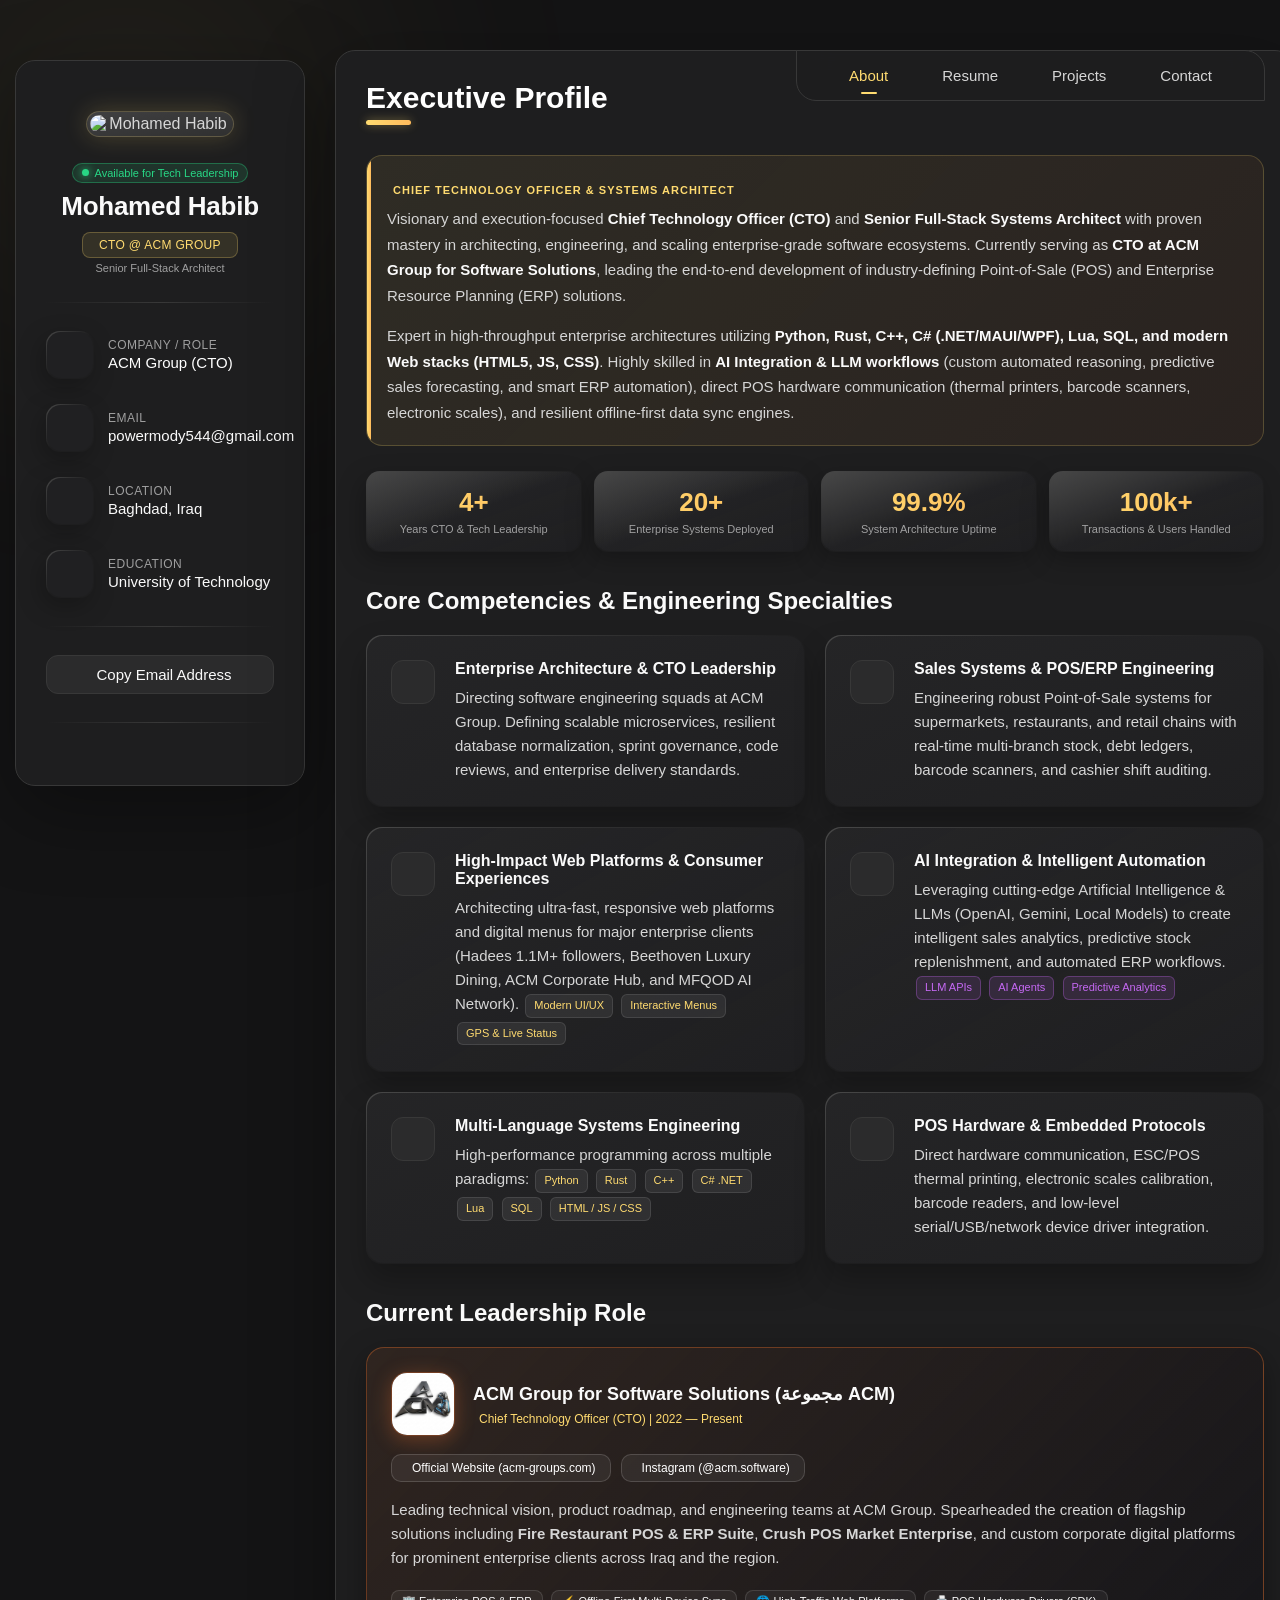
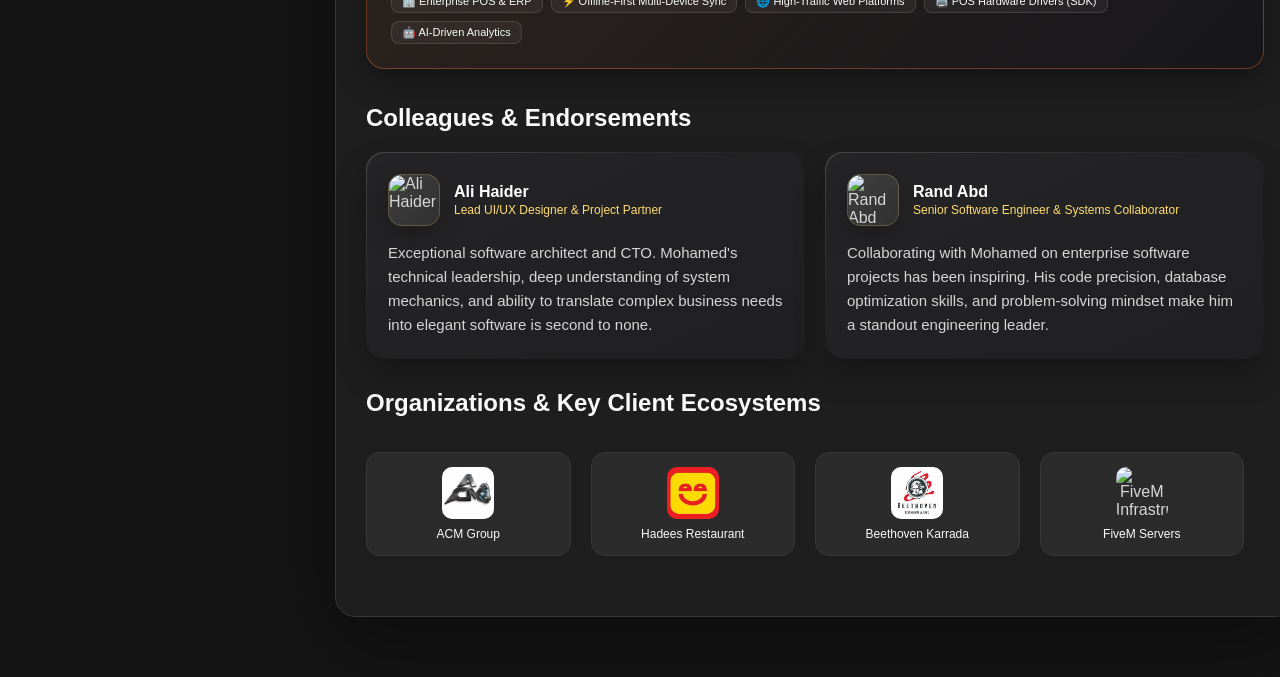
==== commit 4e1379df: "Last Update" ====
--- a/index.html
+++ b/index.html
@@ -447,22 +447,22 @@
 
             <li class="clients-item">
               <a href="https://www.instagram.com/hadeesiraq/" target="_blank" rel="noopener noreferrer">
-                <img src="./assets/images/Hadees.jpg" alt="Hadees Restaurant Chain">
-                <p>Hadees (1.1M+)</p>
+                <img src="./assets/images/Hadeeslogo.png" alt="Hadees Restaurant Chain">
+                <p>Hadees Restaurant</p>
               </a>
             </li>
 
             <li class="clients-item">
-              <a href="https://www.instagram.com/beethoven_rest/" target="_blank" rel="noopener noreferrer">
-                <img src="./assets/images/beethoven.jpg" alt="Beethoven Restaurant & Café">
+              <a href="https://www.instagram.com/beethoven.iraq" target="_blank" rel="noopener noreferrer">
+                <img src="./assets/images/BeetHovenlogo.jpg" alt="Beethoven Restaurant & Café">
                 <p>Beethoven Karrada</p>
               </a>
             </li>
 
             <li class="clients-item">
               <a href="https://fivem.net/" target="_blank" rel="noopener noreferrer">
-                <img src="./assets/images/FiveM-Web.png" alt="FiveM Infrastructure">
-                <p>FiveM Networks</p>
+                <img src="./assets/images/bcbfc5ae3d074d8734b9f51e64f7e95d4325485e0c51661dcf3167e45d768a8d_200.webp" alt="FiveM Infrastructure">
+                <p>FiveM Servers</p>
               </a>
             </li>
           </ul>
